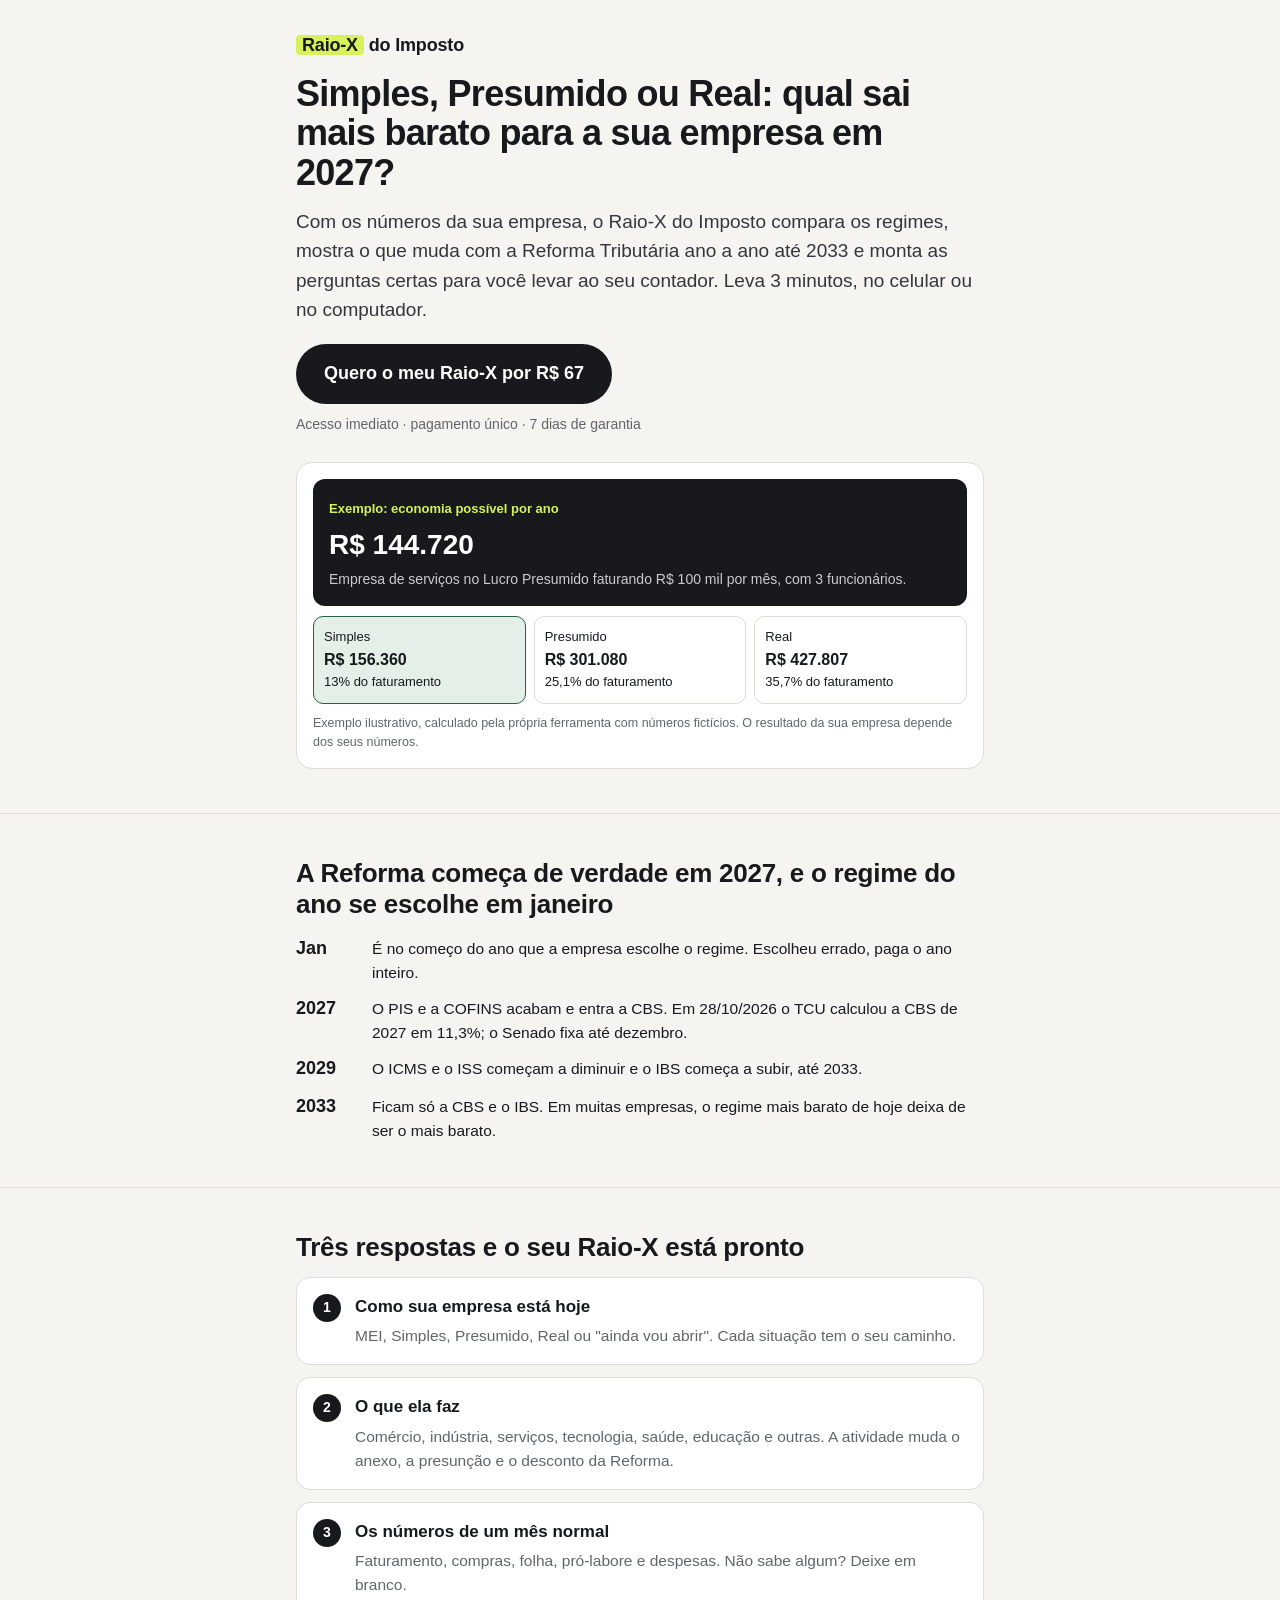
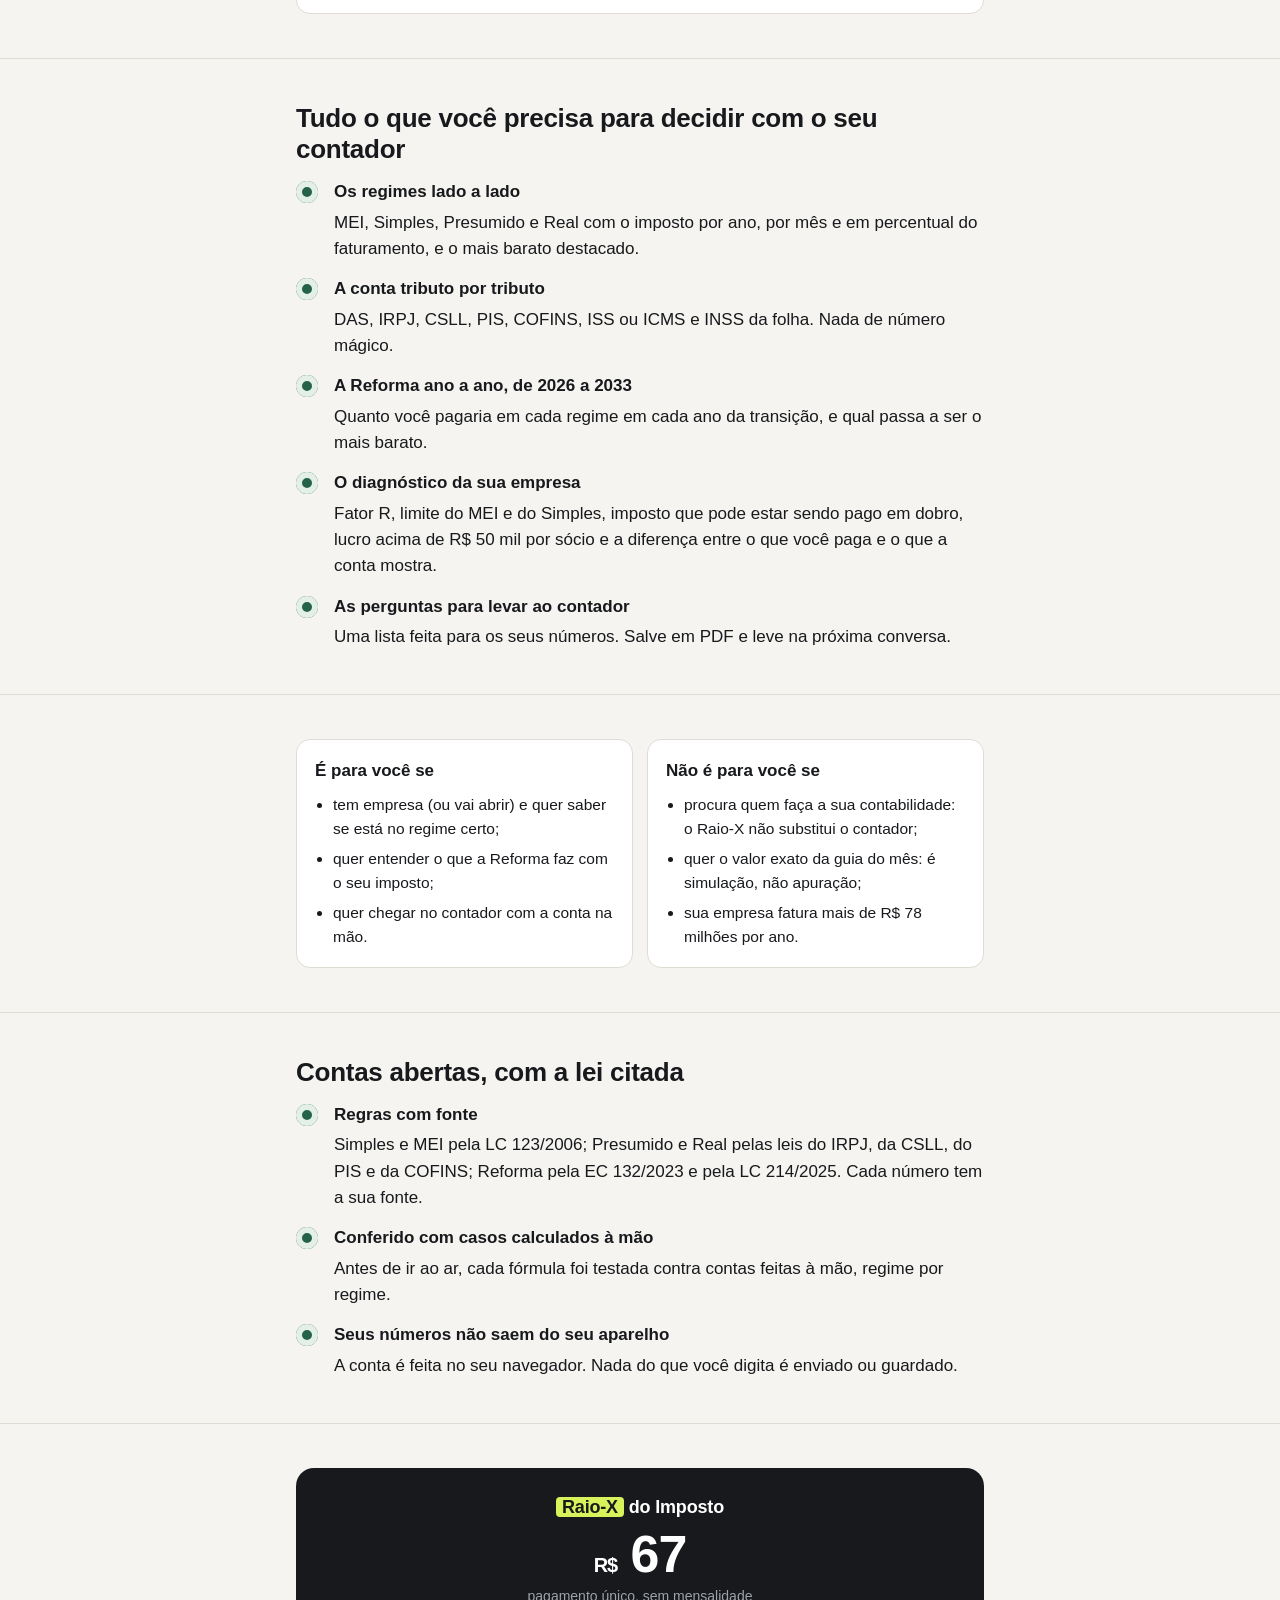
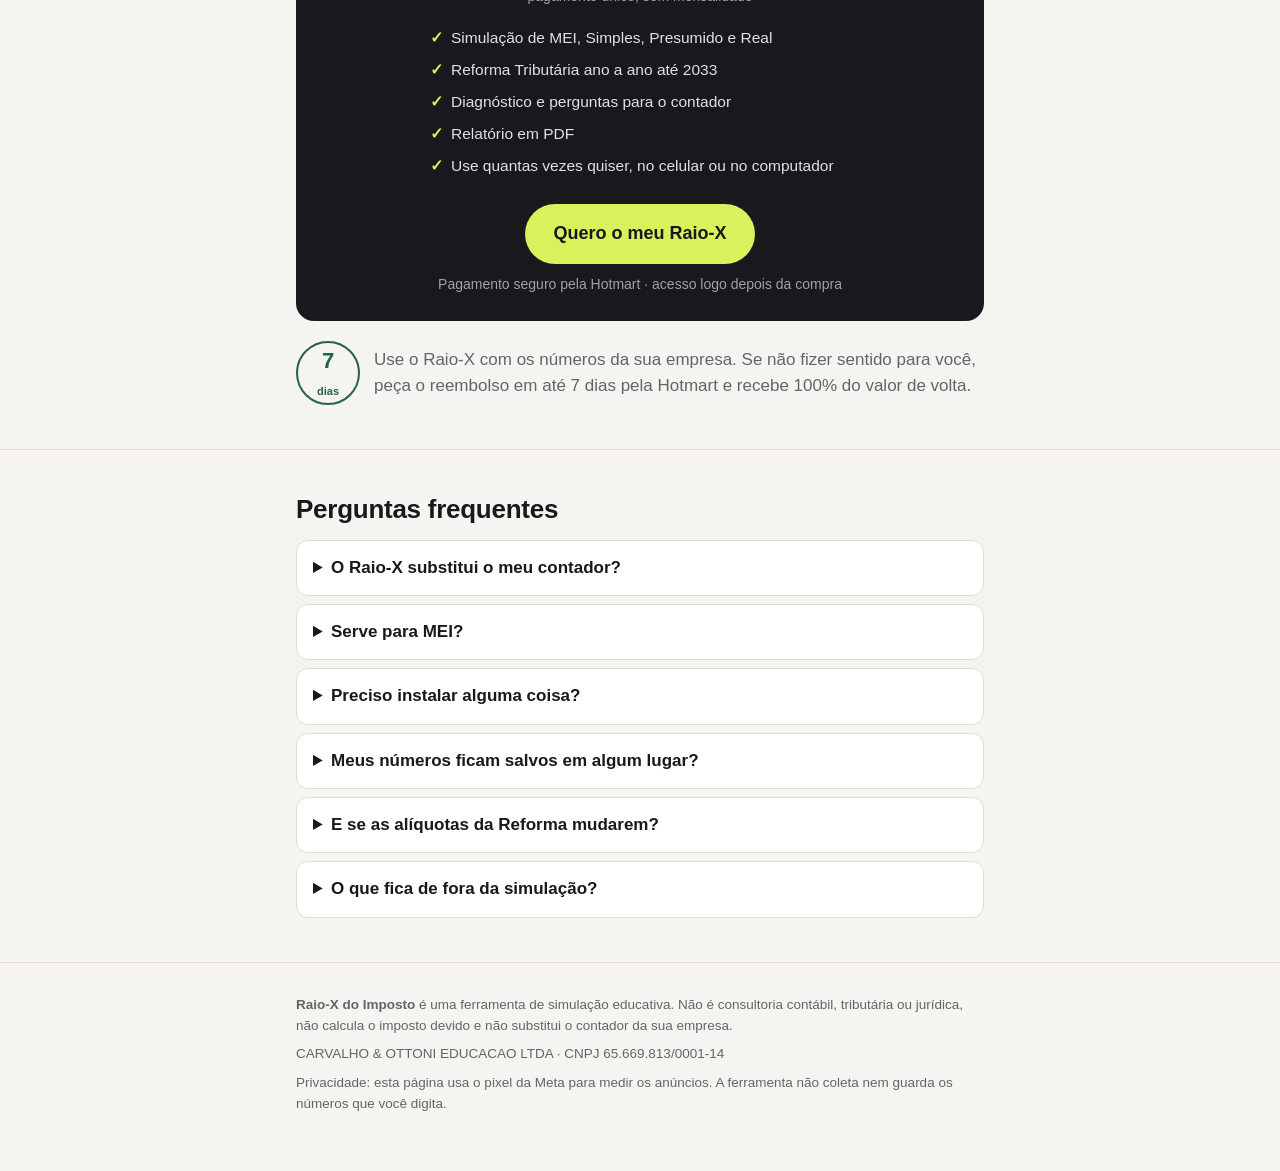
==== index.html @ b1832b06 "Raio-X do Imposto: página de vendas e ferramenta Co-Authored-By: Claude Opus 5.5 <noreply@anthropic." ====
<!doctype html>
<html lang="pt-BR">
<head>
<meta charset="utf-8">
<meta name="viewport" content="width=device-width, initial-scale=1">
<title>Raio-X do Imposto · Simples, Presumido ou Real em 2027?</title>
<meta name="description" content="Compare os regimes tributários com os números da sua empresa, veja o que muda com a Reforma até 2033 e leve um relatório pronto ao seu contador.">
<meta property="og:title" content="Raio-X do Imposto">
<meta property="og:description" content="Simples, Presumido ou Real: qual sai mais barato para a sua empresa em 2027? Descubra em 3 minutos.">
<style>
:root {
  --bg: #f5f4f0; --card: #fff; --ink: #17191c; --muted: #61656b; --line: #dedcd5;
  --accent: #24624a; --accent-soft: #e4efe8; --mark: #d7f25a; --dark: #17191c;
  font-family: ui-sans-serif, -apple-system, "Segoe UI", Roboto, "Helvetica Neue", Arial, sans-serif;
}
* { box-sizing: border-box; }
body { margin: 0; background: var(--bg); color: var(--ink); font-size: 17px; line-height: 1.55; }
.w { max-width: 720px; margin: 0 auto; padding: 0 16px; }
section { padding: 44px 0; border-bottom: 1px solid var(--line); }
h1 { font-size: 36px; line-height: 1.1; letter-spacing: -.02em; margin: 14px 0 14px; }
h2 { font-size: 26px; line-height: 1.2; letter-spacing: -.01em; margin: 0 0 14px; }
h3 { font-size: 17px; margin: 0 0 4px; }
p { margin: 0 0 12px; }
.muted { color: var(--muted); }
.cta { display: inline-block; text-decoration: none; font-weight: 700; font-size: 18px; color: #fff; background: var(--ink); border-radius: 999px; padding: 16px 28px; margin-top: 8px; }
.cta:hover { background: #000; }
.cta-sub { display: block; font-size: 14px; color: var(--muted); margin-top: 10px; }
.hero { padding-top: 32px; }
.hero .lead { font-size: 19px; color: #33373c; }
.marca { font-weight: 800; letter-spacing: -.01em; font-size: 18px; }
.marca span { background: var(--mark); padding: 0 6px; border-radius: 4px; }

/* prévia do resultado */
.previa { background: var(--card); border: 1px solid var(--line); border-radius: 16px; padding: 16px; margin-top: 26px; }
.previa .topo { background: var(--dark); color: #fff; border-radius: 12px; padding: 16px; }
.previa .topo small { color: var(--mark); font-size: 13px; font-weight: 600; }
.previa .topo b { display: block; font-size: 28px; margin: 2px 0; }
.previa .topo p { margin: 0; font-size: 14px; color: #c9ccd0; }
.cartoes { display: grid; grid-template-columns: repeat(3, 1fr); gap: 8px; margin-top: 10px; }
.cartoes div { border: 1.5px solid var(--line); border-radius: 10px; padding: 10px; font-size: 13px; }
.cartoes div.top { border-color: var(--accent); background: var(--accent-soft); }
.cartoes strong { display: block; font-size: 16px; }
.previa .nota { font-size: 12.5px; color: var(--muted); margin: 10px 0 0; }

.lista { list-style: none; padding: 0; margin: 0; display: grid; gap: 14px; }
.lista li { display: grid; grid-template-columns: 28px 1fr; gap: 10px; }
.lista li::before { content: ""; width: 22px; height: 22px; border-radius: 50%; background: var(--accent-soft); box-shadow: inset 0 0 0 6px var(--accent-soft), inset 0 0 0 11px var(--accent); margin-top: 2px; }
.passos { display: grid; gap: 12px; counter-reset: p; }
.passo { background: var(--card); border: 1px solid var(--line); border-radius: 14px; padding: 16px 16px 16px 58px; position: relative; }
.passo::before { counter-increment: p; content: counter(p); position: absolute; left: 16px; top: 16px; width: 28px; height: 28px; border-radius: 50%; background: var(--ink); color: #fff; font-weight: 700; display: grid; place-items: center; font-size: 14px; }
.passo p { margin: 0; color: var(--muted); font-size: 15.5px; }
.linha { display: grid; gap: 10px; }
.ano { display: grid; grid-template-columns: 64px 1fr; gap: 12px; align-items: baseline; }
.ano b { font-size: 18px; }
.ano p { margin: 0; font-size: 15.5px; }
.dois { display: grid; grid-template-columns: 1fr 1fr; gap: 14px; }
.box { background: var(--card); border: 1px solid var(--line); border-radius: 14px; padding: 18px; }
.box ul { margin: 8px 0 0; padding-left: 18px; font-size: 15.5px; display: grid; gap: 6px; }
.oferta { background: var(--dark); color: #fff; border-radius: 18px; padding: 26px 22px; text-align: center; }
.oferta .de { color: #9ea3a8; text-decoration: line-through; font-size: 15px; }
.oferta .preco { font-size: 52px; font-weight: 800; letter-spacing: -.02em; line-height: 1; margin: 6px 0; }
.oferta .preco small { font-size: 20px; font-weight: 600; }
.oferta ul { text-align: left; max-width: 420px; margin: 18px auto; padding: 0; list-style: none; display: grid; gap: 8px; font-size: 15.5px; color: #dfe2e5; }
.oferta ul li::before { content: "✓"; color: var(--mark); font-weight: 800; margin-right: 8px; }
.oferta .cta { background: var(--mark); color: var(--ink); }
.oferta .cta-sub { color: #9ea3a8; }
.garantia { display: grid; grid-template-columns: 64px 1fr; gap: 14px; align-items: center; margin-top: 20px; }
.selo7 { width: 64px; height: 64px; border-radius: 50%; border: 2px solid var(--accent); display: grid; place-items: center; text-align: center; font-weight: 800; color: var(--accent); line-height: 1; font-size: 22px; }
.selo7 small { display: block; font-size: 11px; font-weight: 700; }
details { background: var(--card); border: 1px solid var(--line); border-radius: 12px; padding: 14px 16px; }
details + details { margin-top: 8px; }
summary { cursor: pointer; font-weight: 700; }
details p { margin: 10px 0 0; color: #33373c; font-size: 15.5px; }
footer { padding: 32px 0 48px; font-size: 13.5px; color: var(--muted); }
footer p { margin: 0 0 8px; }
@media (max-width: 560px) {
  h1 { font-size: 30px; }
  h2 { font-size: 23px; }
  .dois { grid-template-columns: 1fr; }
  .cartoes { grid-template-columns: 1fr 1fr; }
  .cartoes div:last-child { display: none; }
  .cta { display: block; text-align: center; }
}
</style>
</head>
<body>

<section class="hero"><div class="w">
  <div class="marca"><span>Raio-X</span> do Imposto</div>
  <h1>Simples, Presumido ou Real: qual sai mais barato para a sua empresa em 2027?</h1>
  <p class="lead">Com os números da sua empresa, o Raio-X do Imposto compara os regimes, mostra o que muda com a Reforma Tributária ano a ano até 2033 e monta as perguntas certas para você levar ao seu contador. Leva 3 minutos, no celular ou no computador.</p>
  <a class="cta" href="#oferta" data-checkout>Quero o meu Raio-X por R$ 67</a>
  <span class="cta-sub">Acesso imediato · pagamento único · 7 dias de garantia</span>

  <div class="previa" aria-label="Exemplo de resultado">
    <div class="topo">
      <small>Exemplo: economia possível por ano</small>
      <b>R$ 144.720</b>
      <p>Empresa de serviços no Lucro Presumido faturando R$ 100 mil por mês, com 3 funcionários.</p>
    </div>
    <div class="cartoes">
      <div class="top"><span>Simples</span><strong>R$ 156.360</strong>13% do faturamento</div>
      <div><span>Presumido</span><strong>R$ 301.080</strong>25,1% do faturamento</div>
      <div><span>Real</span><strong>R$ 427.807</strong>35,7% do faturamento</div>
    </div>
    <p class="nota">Exemplo ilustrativo, calculado pela própria ferramenta com números fictícios. O resultado da sua empresa depende dos seus números.</p>
  </div>
</div></section>

<section><div class="w">
  <h2>A Reforma começa de verdade em 2027, e o regime do ano se escolhe em janeiro</h2>
  <div class="linha">
    <div class="ano"><b>Jan</b><p>É no começo do ano que a empresa escolhe o regime. Escolheu errado, paga o ano inteiro.</p></div>
    <div class="ano"><b>2027</b><p>O PIS e a COFINS acabam e entra a CBS. Em 28/10/2026 o TCU calculou a CBS de 2027 em 11,3%; o Senado fixa até dezembro.</p></div>
    <div class="ano"><b>2029</b><p>O ICMS e o ISS começam a diminuir e o IBS começa a subir, até 2033.</p></div>
    <div class="ano"><b>2033</b><p>Ficam só a CBS e o IBS. Em muitas empresas, o regime mais barato de hoje deixa de ser o mais barato.</p></div>
  </div>
</div></section>

<section><div class="w">
  <h2>Três respostas e o seu Raio-X está pronto</h2>
  <div class="passos">
    <div class="passo"><h3>Como sua empresa está hoje</h3><p>MEI, Simples, Presumido, Real ou "ainda vou abrir". Cada situação tem o seu caminho.</p></div>
    <div class="passo"><h3>O que ela faz</h3><p>Comércio, indústria, serviços, tecnologia, saúde, educação e outras. A atividade muda o anexo, a presunção e o desconto da Reforma.</p></div>
    <div class="passo"><h3>Os números de um mês normal</h3><p>Faturamento, compras, folha, pró-labore e despesas. Não sabe algum? Deixe em branco.</p></div>
  </div>
</div></section>

<section><div class="w">
  <h2>Tudo o que você precisa para decidir com o seu contador</h2>
  <ul class="lista">
    <li><div><h3>Os regimes lado a lado</h3>MEI, Simples, Presumido e Real com o imposto por ano, por mês e em percentual do faturamento, e o mais barato destacado.</div></li>
    <li><div><h3>A conta tributo por tributo</h3>DAS, IRPJ, CSLL, PIS, COFINS, ISS ou ICMS e INSS da folha. Nada de número mágico.</div></li>
    <li><div><h3>A Reforma ano a ano, de 2026 a 2033</h3>Quanto você pagaria em cada regime em cada ano da transição, e qual passa a ser o mais barato.</div></li>
    <li><div><h3>O diagnóstico da sua empresa</h3>Fator R, limite do MEI e do Simples, imposto que pode estar sendo pago em dobro, lucro acima de R$ 50 mil por sócio e a diferença entre o que você paga e o que a conta mostra.</div></li>
    <li><div><h3>As perguntas para levar ao contador</h3>Uma lista feita para os seus números. Salve em PDF e leve na próxima conversa.</div></li>
  </ul>
</div></section>

<section><div class="w">
  <div class="dois">
    <div class="box"><h3>É para você se</h3><ul>
      <li>tem empresa (ou vai abrir) e quer saber se está no regime certo;</li>
      <li>quer entender o que a Reforma faz com o seu imposto;</li>
      <li>quer chegar no contador com a conta na mão.</li>
    </ul></div>
    <div class="box"><h3>Não é para você se</h3><ul>
      <li>procura quem faça a sua contabilidade: o Raio-X não substitui o contador;</li>
      <li>quer o valor exato da guia do mês: é simulação, não apuração;</li>
      <li>sua empresa fatura mais de R$ 78 milhões por ano.</li>
    </ul></div>
  </div>
</div></section>

<section><div class="w">
  <h2>Contas abertas, com a lei citada</h2>
  <ul class="lista">
    <li><div><h3>Regras com fonte</h3>Simples e MEI pela LC 123/2006; Presumido e Real pelas leis do IRPJ, da CSLL, do PIS e da COFINS; Reforma pela EC 132/2023 e pela LC 214/2025. Cada número tem a sua fonte.</div></li>
    <li><div><h3>Conferido com casos calculados à mão</h3>Antes de ir ao ar, cada fórmula foi testada contra contas feitas à mão, regime por regime.</div></li>
    <li><div><h3>Seus números não saem do seu aparelho</h3>A conta é feita no seu navegador. Nada do que você digita é enviado ou guardado.</div></li>
  </ul>
</div></section>

<section id="oferta"><div class="w">
  <div class="oferta">
    <div class="marca" style="color:#fff"><span style="color:var(--ink)">Raio-X</span> do Imposto</div>
    <div class="preco"><small>R$</small> 67</div>
    <div class="cta-sub" style="margin-top:0">pagamento único, sem mensalidade</div>
    <ul>
      <li>Simulação de MEI, Simples, Presumido e Real</li>
      <li>Reforma Tributária ano a ano até 2033</li>
      <li>Diagnóstico e perguntas para o contador</li>
      <li>Relatório em PDF</li>
      <li>Use quantas vezes quiser, no celular ou no computador</li>
    </ul>
    <a class="cta" href="#" data-checkout>Quero o meu Raio-X</a>
    <span class="cta-sub">Pagamento seguro pela Hotmart · acesso logo depois da compra</span>
  </div>
  <div class="garantia">
    <div class="selo7">7<small>dias</small></div>
    <p class="muted" style="margin:0">Use o Raio-X com os números da sua empresa. Se não fizer sentido para você, peça o reembolso em até 7 dias pela Hotmart e recebe 100% do valor de volta.</p>
  </div>
</div></section>

<section><div class="w">
  <h2>Perguntas frequentes</h2>
  <details><summary>O Raio-X substitui o meu contador?</summary><p>Não. Ele faz a simulação e organiza a conversa. Trocar de regime, mudar pró-labore ou mudar preço é decisão para tomar com o contador da sua empresa, que conhece detalhes que nenhuma simulação vê.</p></details>
  <details><summary>Serve para MEI?</summary><p>Serve. O caminho do MEI mostra se você ainda cabe no limite e quanto pagaria no Simples, no Presumido e no Real quando crescer.</p></details>
  <details><summary>Preciso instalar alguma coisa?</summary><p>Não. Abre no navegador do celular ou do computador. Você recebe o link de acesso logo depois da compra.</p></details>
  <details><summary>Meus números ficam salvos em algum lugar?</summary><p>Não. A conta é feita no seu aparelho e nada é enviado. Se quiser guardar o resultado, salve o PDF.</p></details>
  <details><summary>E se as alíquotas da Reforma mudarem?</summary><p>As alíquotas de CBS e IBS a partir de 2027 ainda vão ser fixadas pelo Senado. A ferramenta mostra a data e a fonte de cada número usado, e as regras de 2026 são as que estão em vigor.</p></details>
  <details><summary>O que fica de fora da simulação?</summary><p>Substituição tributária, PIS e COFINS monofásico, IPI, benefícios do seu estado ou município, retenções, multas e parcelamentos. Quando algum deles pode pesar no seu caso, o diagnóstico avisa.</p></details>
</div></section>

<footer><div class="w">
  <p><b>Raio-X do Imposto</b> é uma ferramenta de simulação educativa. Não é consultoria contábil, tributária ou jurídica, não calcula o imposto devido e não substitui o contador da sua empresa.</p>
  <p>CARVALHO &amp; OTTONI EDUCACAO LTDA · CNPJ 65.669.813/0001-14</p>
  <p>Privacidade: esta página usa o pixel da Meta para medir os anúncios. A ferramenta não coleta nem guarda os números que você digita.</p>
</div></footer>

<script>
// Preencher antes de publicar: o link do checkout da Hotmart e o ID do pixel da Meta deste produto
const CHECKOUT = '';
const PIXEL = '';
if (CHECKOUT) document.querySelectorAll('[data-checkout]').forEach(a => { a.href = CHECKOUT; a.addEventListener('click', () => window.fbq && fbq('track', 'InitiateCheckout')); });
if (PIXEL) {
  !function(f,b,e,v,n,t,s){if(f.fbq)return;n=f.fbq=function(){n.callMethod?n.callMethod.apply(n,arguments):n.queue.push(arguments)};if(!f._fbq)f._fbq=n;n.push=n;n.loaded=!0;n.version='2.0';n.queue=[];t=b.createElement(e);t.async=!0;t.src=v;s=b.getElementsByTagName(e)[0];s.parentNode.insertBefore(t,s)}(window,document,'script','https://connect.facebook.net/en_US/fbevents.js');
  fbq('init', PIXEL); fbq('track', 'PageView');
}
</script>
</body>
</html>
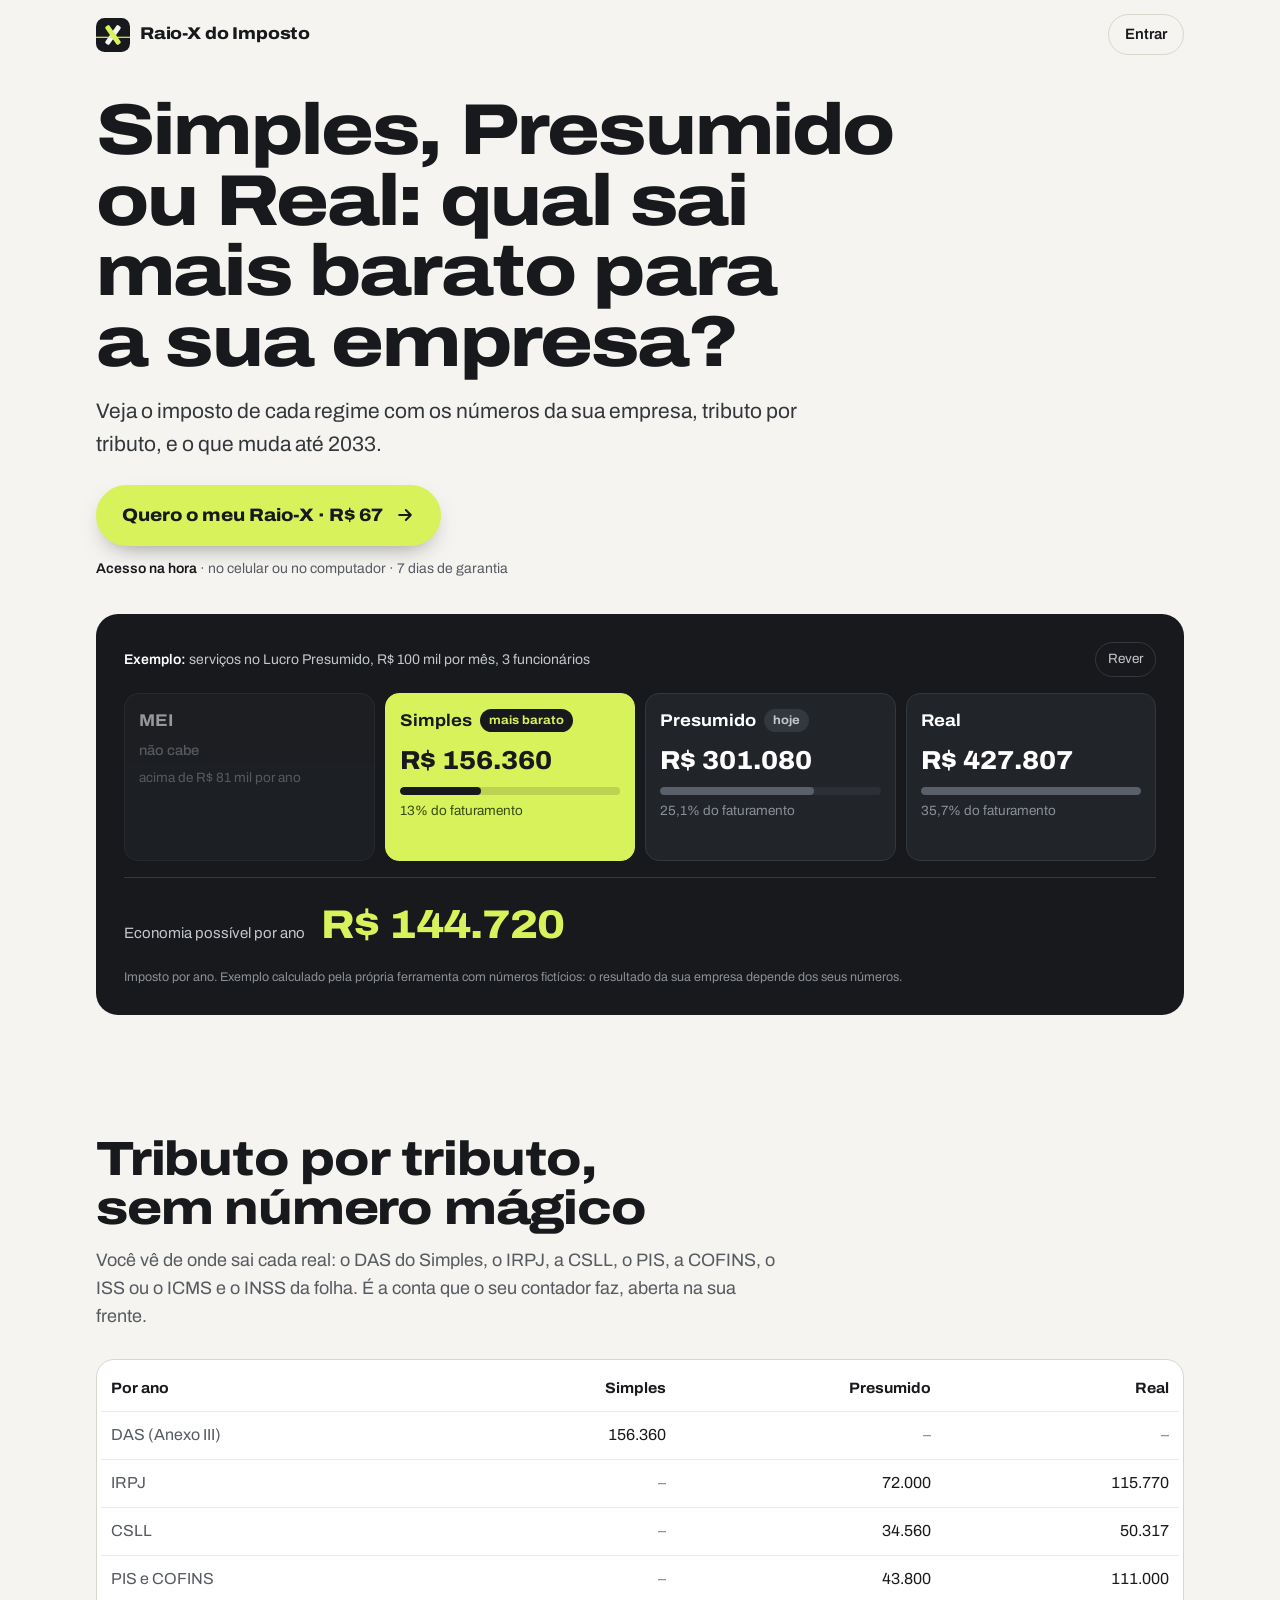
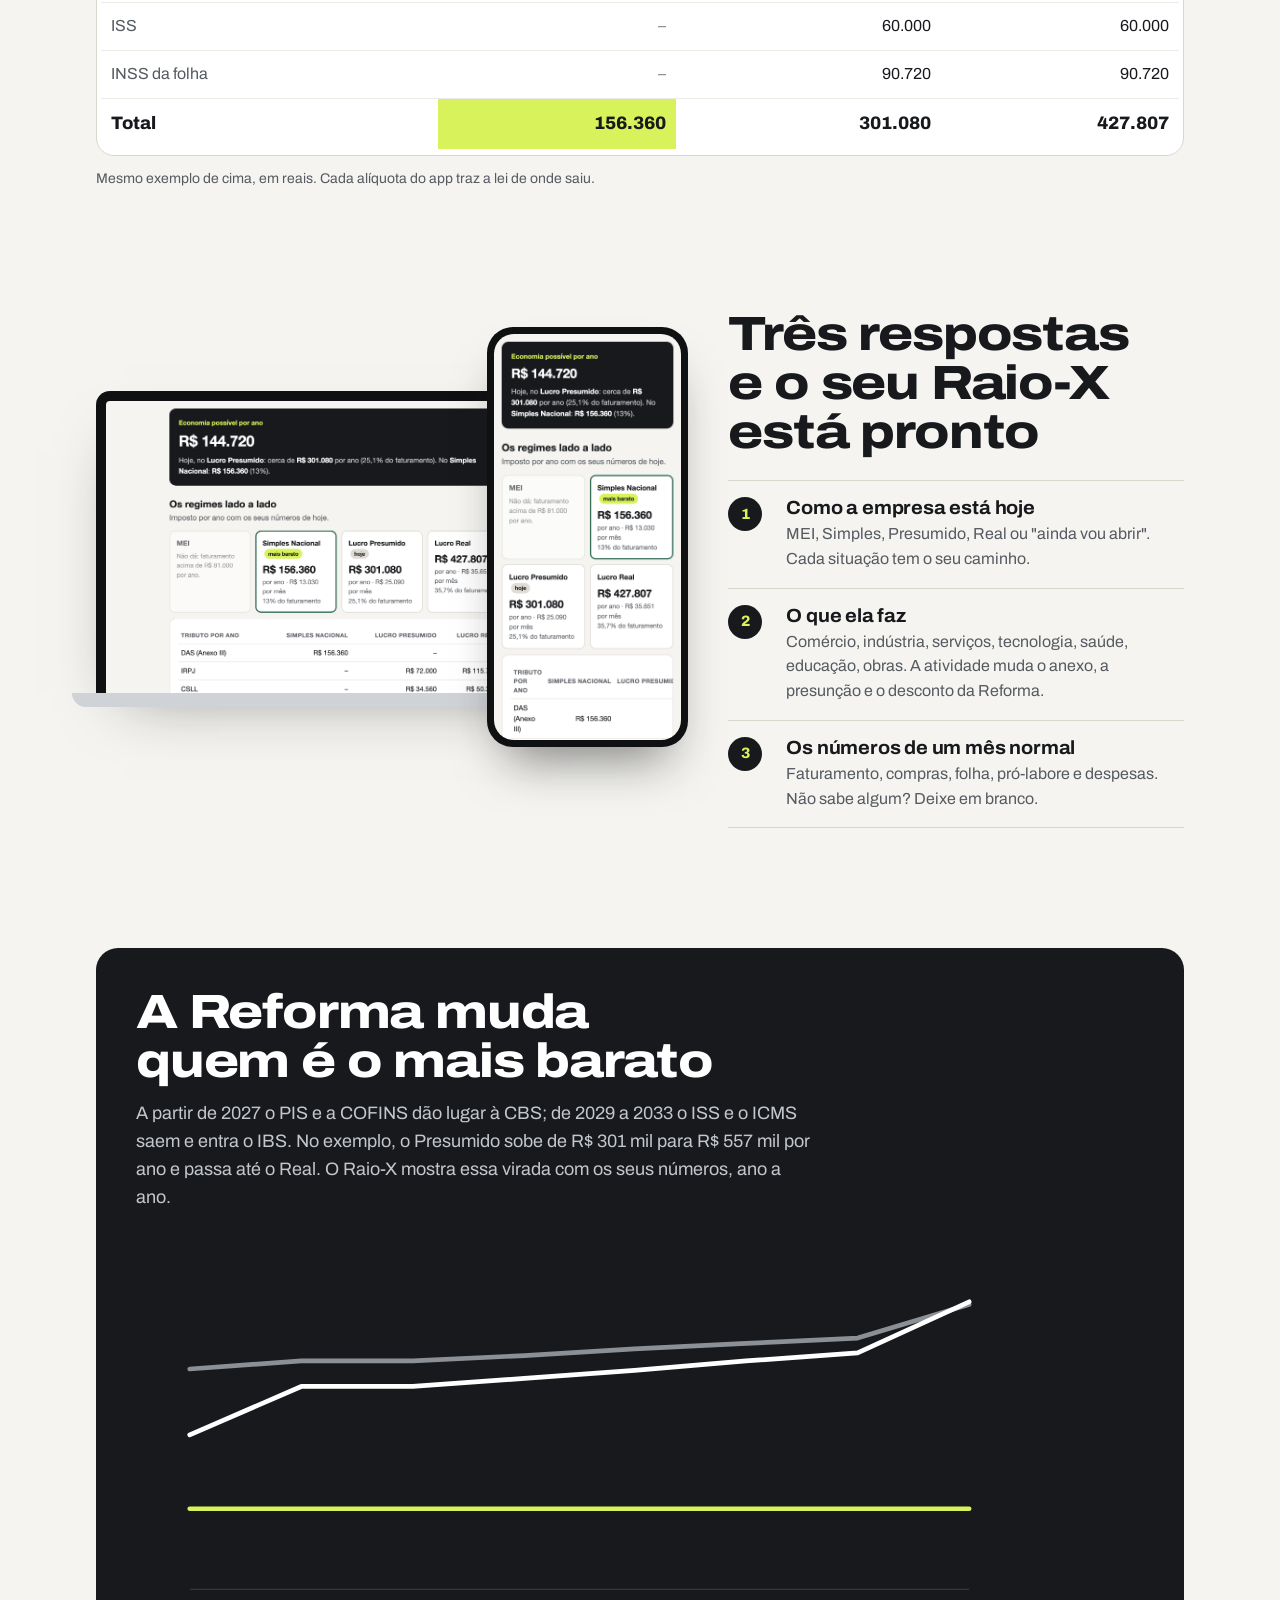
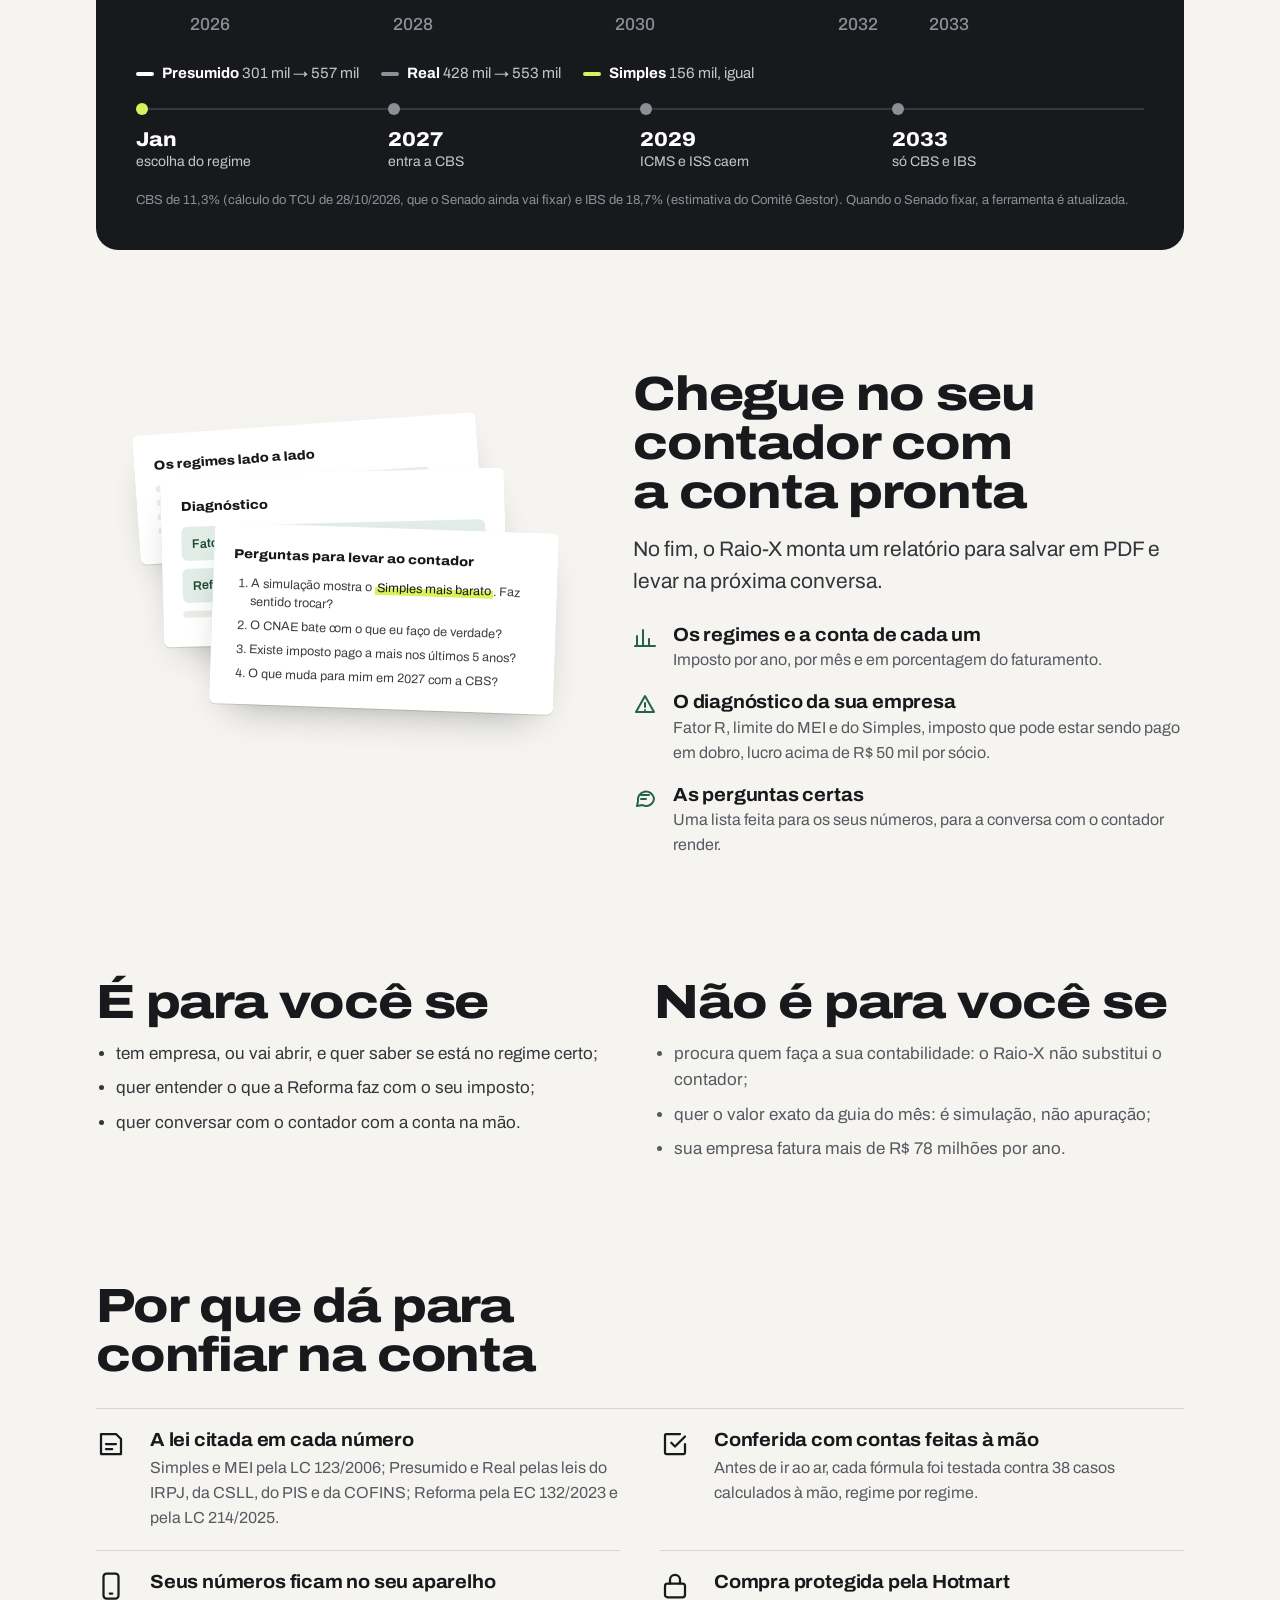
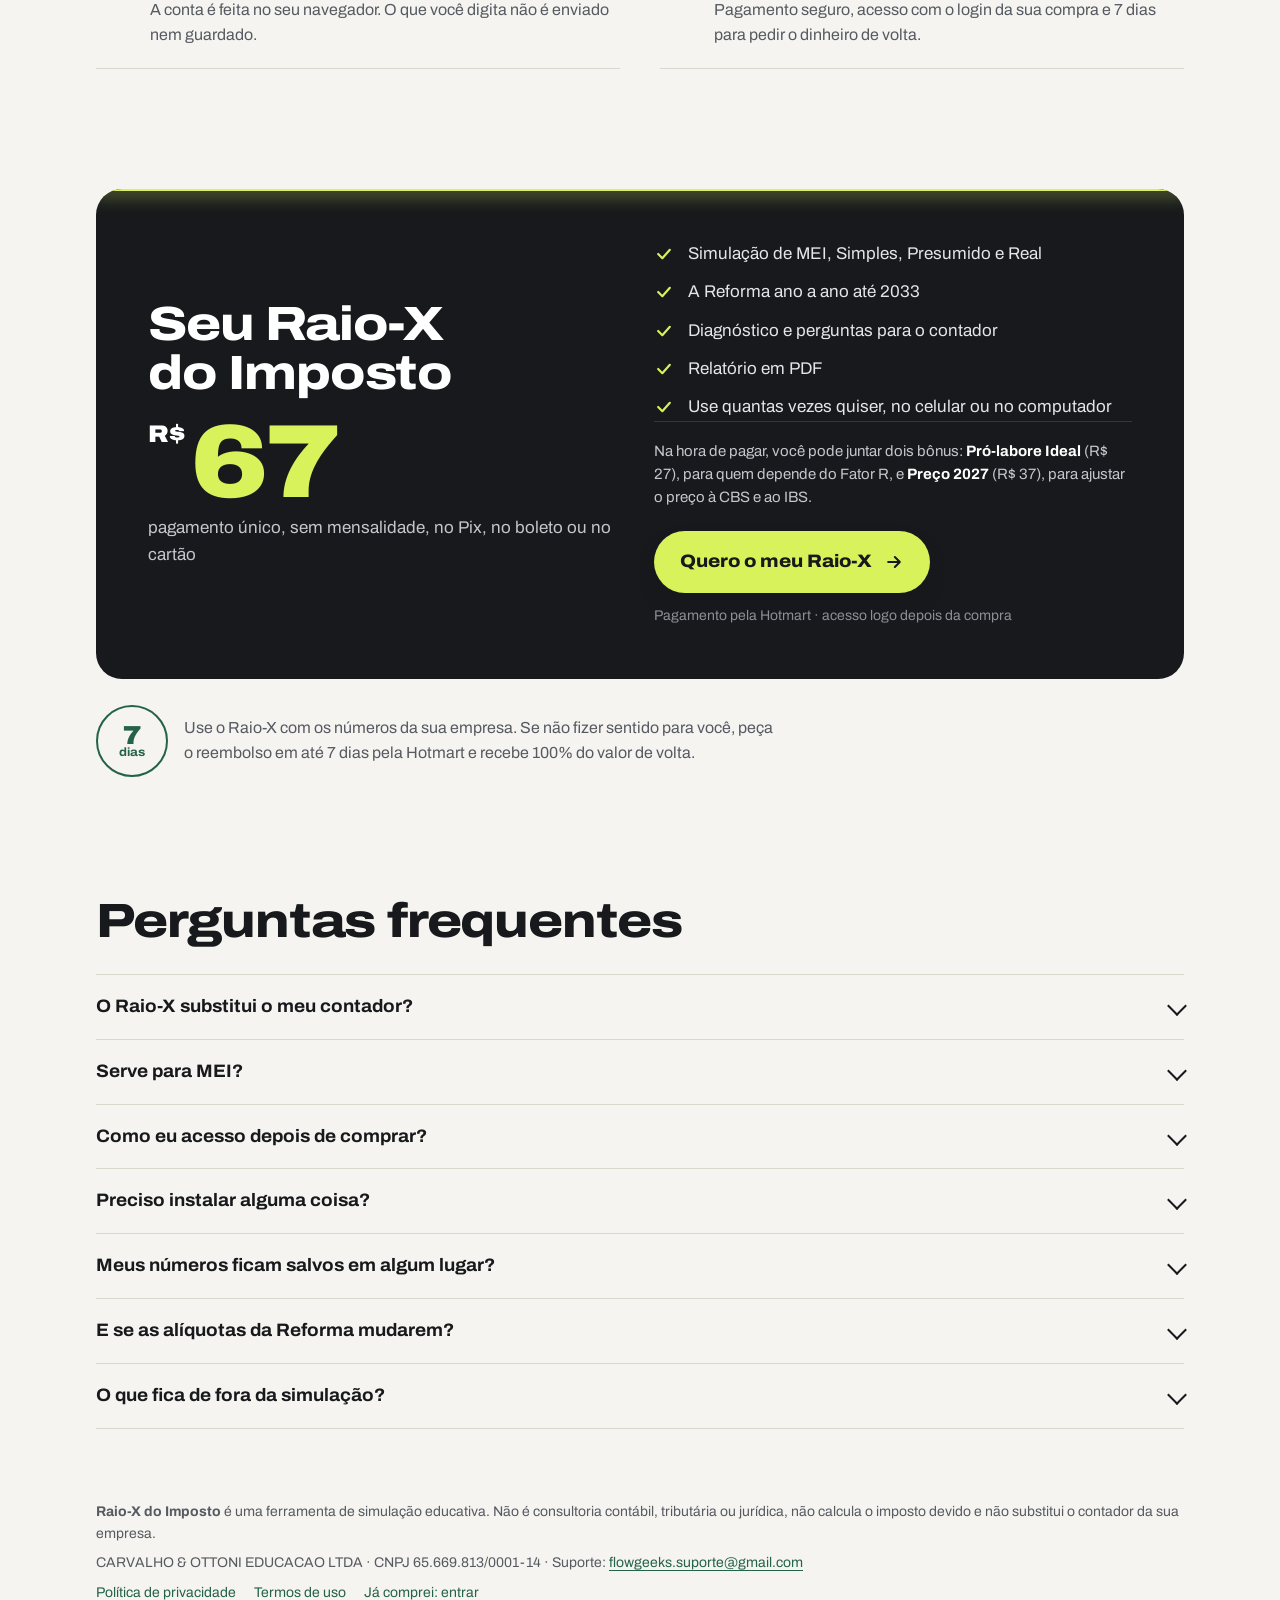
==== commit 64a87494: "Página de vendas nova do Raio-X do Imposto, com checkout, privacidade e termos Co-Authored-By: Claud" ====
--- a/index.html
+++ b/index.html
@@ -3,210 +3,502 @@
 <head>
 <meta charset="utf-8">
 <meta name="viewport" content="width=device-width, initial-scale=1">
-<title>Raio-X do Imposto · Simples, Presumido ou Real em 2027?</title>
-<meta name="description" content="Compare os regimes tributários com os números da sua empresa, veja o que muda com a Reforma até 2033 e leve um relatório pronto ao seu contador.">
+<title>Raio-X do Imposto · Simples, Presumido ou Real?</title>
+<meta name="description" content="Coloque os números de um mês normal e veja o imposto da sua empresa em cada regime, tributo por tributo, e o que muda com a Reforma até 2033.">
 <meta property="og:title" content="Raio-X do Imposto">
-<meta property="og:description" content="Simples, Presumido ou Real: qual sai mais barato para a sua empresa em 2027? Descubra em 3 minutos.">
+<meta property="og:description" content="Simples, Presumido ou Real: qual sai mais barato para a sua empresa? Veja em 3 minutos.">
+<meta property="og:image" content="img/og.png">
+<meta name="theme-color" content="#17191c">
+<link rel="preconnect" href="https://fonts.googleapis.com">
+<link rel="preconnect" href="https://fonts.gstatic.com" crossorigin>
+<link rel="stylesheet" href="https://fonts.googleapis.com/css2?family=Archivo:wdth,wght@75..125,400..900&display=swap">
 <style>
 :root {
-  --bg: #f5f4f0; --card: #fff; --ink: #17191c; --muted: #61656b; --line: #dedcd5;
-  --accent: #24624a; --accent-soft: #e4efe8; --mark: #d7f25a; --dark: #17191c;
-  font-family: ui-sans-serif, -apple-system, "Segoe UI", Roboto, "Helvetica Neue", Arial, sans-serif;
+  --paper: #f5f4f0; --paper-2: #ecebe5; --ink: #17191c; --muted: #565a61; --line: #d9d6cc;
+  --film: #17191c; --film-2: #212429; --film-line: #33373e; --film-text: #c3c7cc; --film-dim: #8b9097;
+  --lime: #d7f25a; --green: #24624a; --green-soft: #e1ede6;
+  --display: "Archivo", "Helvetica Neue", Arial, sans-serif;
+  --ease: cubic-bezier(.16, 1, .3, 1);
 }
 * { box-sizing: border-box; }
-body { margin: 0; background: var(--bg); color: var(--ink); font-size: 17px; line-height: 1.55; }
-.w { max-width: 720px; margin: 0 auto; padding: 0 16px; }
-section { padding: 44px 0; border-bottom: 1px solid var(--line); }
-h1 { font-size: 36px; line-height: 1.1; letter-spacing: -.02em; margin: 14px 0 14px; }
-h2 { font-size: 26px; line-height: 1.2; letter-spacing: -.01em; margin: 0 0 14px; }
-h3 { font-size: 17px; margin: 0 0 4px; }
-p { margin: 0 0 12px; }
-.muted { color: var(--muted); }
-.cta { display: inline-block; text-decoration: none; font-weight: 700; font-size: 18px; color: #fff; background: var(--ink); border-radius: 999px; padding: 16px 28px; margin-top: 8px; }
-.cta:hover { background: #000; }
-.cta-sub { display: block; font-size: 14px; color: var(--muted); margin-top: 10px; }
-.hero { padding-top: 32px; }
-.hero .lead { font-size: 19px; color: #33373c; }
-.marca { font-weight: 800; letter-spacing: -.01em; font-size: 18px; }
-.marca span { background: var(--mark); padding: 0 6px; border-radius: 4px; }
-
-/* prévia do resultado */
-.previa { background: var(--card); border: 1px solid var(--line); border-radius: 16px; padding: 16px; margin-top: 26px; }
-.previa .topo { background: var(--dark); color: #fff; border-radius: 12px; padding: 16px; }
-.previa .topo small { color: var(--mark); font-size: 13px; font-weight: 600; }
-.previa .topo b { display: block; font-size: 28px; margin: 2px 0; }
-.previa .topo p { margin: 0; font-size: 14px; color: #c9ccd0; }
-.cartoes { display: grid; grid-template-columns: repeat(3, 1fr); gap: 8px; margin-top: 10px; }
-.cartoes div { border: 1.5px solid var(--line); border-radius: 10px; padding: 10px; font-size: 13px; }
-.cartoes div.top { border-color: var(--accent); background: var(--accent-soft); }
-.cartoes strong { display: block; font-size: 16px; }
-.previa .nota { font-size: 12.5px; color: var(--muted); margin: 10px 0 0; }
-
-.lista { list-style: none; padding: 0; margin: 0; display: grid; gap: 14px; }
-.lista li { display: grid; grid-template-columns: 28px 1fr; gap: 10px; }
-.lista li::before { content: ""; width: 22px; height: 22px; border-radius: 50%; background: var(--accent-soft); box-shadow: inset 0 0 0 6px var(--accent-soft), inset 0 0 0 11px var(--accent); margin-top: 2px; }
-.passos { display: grid; gap: 12px; counter-reset: p; }
-.passo { background: var(--card); border: 1px solid var(--line); border-radius: 14px; padding: 16px 16px 16px 58px; position: relative; }
-.passo::before { counter-increment: p; content: counter(p); position: absolute; left: 16px; top: 16px; width: 28px; height: 28px; border-radius: 50%; background: var(--ink); color: #fff; font-weight: 700; display: grid; place-items: center; font-size: 14px; }
-.passo p { margin: 0; color: var(--muted); font-size: 15.5px; }
-.linha { display: grid; gap: 10px; }
-.ano { display: grid; grid-template-columns: 64px 1fr; gap: 12px; align-items: baseline; }
-.ano b { font-size: 18px; }
-.ano p { margin: 0; font-size: 15.5px; }
-.dois { display: grid; grid-template-columns: 1fr 1fr; gap: 14px; }
-.box { background: var(--card); border: 1px solid var(--line); border-radius: 14px; padding: 18px; }
-.box ul { margin: 8px 0 0; padding-left: 18px; font-size: 15.5px; display: grid; gap: 6px; }
-.oferta { background: var(--dark); color: #fff; border-radius: 18px; padding: 26px 22px; text-align: center; }
-.oferta .de { color: #9ea3a8; text-decoration: line-through; font-size: 15px; }
-.oferta .preco { font-size: 52px; font-weight: 800; letter-spacing: -.02em; line-height: 1; margin: 6px 0; }
-.oferta .preco small { font-size: 20px; font-weight: 600; }
-.oferta ul { text-align: left; max-width: 420px; margin: 18px auto; padding: 0; list-style: none; display: grid; gap: 8px; font-size: 15.5px; color: #dfe2e5; }
-.oferta ul li::before { content: "✓"; color: var(--mark); font-weight: 800; margin-right: 8px; }
-.oferta .cta { background: var(--mark); color: var(--ink); }
-.oferta .cta-sub { color: #9ea3a8; }
-.garantia { display: grid; grid-template-columns: 64px 1fr; gap: 14px; align-items: center; margin-top: 20px; }
-.selo7 { width: 64px; height: 64px; border-radius: 50%; border: 2px solid var(--accent); display: grid; place-items: center; text-align: center; font-weight: 800; color: var(--accent); line-height: 1; font-size: 22px; }
-.selo7 small { display: block; font-size: 11px; font-weight: 700; }
-details { background: var(--card); border: 1px solid var(--line); border-radius: 12px; padding: 14px 16px; }
-details + details { margin-top: 8px; }
-summary { cursor: pointer; font-weight: 700; }
-details p { margin: 10px 0 0; color: #33373c; font-size: 15.5px; }
-footer { padding: 32px 0 48px; font-size: 13.5px; color: var(--muted); }
-footer p { margin: 0 0 8px; }
-@media (max-width: 560px) {
-  h1 { font-size: 30px; }
-  h2 { font-size: 23px; }
-  .dois { grid-template-columns: 1fr; }
-  .cartoes { grid-template-columns: 1fr 1fr; }
-  .cartoes div:last-child { display: none; }
-  .cta { display: block; text-align: center; }
+html { scroll-behavior: smooth; -webkit-text-size-adjust: 100%; }
+body { margin: 0; background: var(--paper); color: var(--ink); font: 17px/1.55 var(--display); font-stretch: 100%; -webkit-font-smoothing: antialiased; }
+::selection { background: var(--lime); color: var(--ink); }
+a { color: var(--green); text-underline-offset: 3px; }
+:focus-visible { outline: 3px solid var(--green); outline-offset: 3px; border-radius: 6px; }
+img { max-width: 100%; height: auto; display: block; }
+.w { width: min(1120px, 100%); margin: 0 auto; padding: 0 16px; }
+.num { font-variant-numeric: tabular-nums; }
+h1, h2, h3 { font-stretch: 118%; letter-spacing: -.025em; text-wrap: balance; margin: 0; }
+h1 { font-size: clamp(30px, 8vw, 72px); line-height: .98; font-weight: 800; }
+h2 { font-size: clamp(28px, 5.4vw, 48px); line-height: 1.02; font-weight: 800; }
+h3 { font-size: 19px; line-height: 1.2; font-weight: 700; letter-spacing: -.01em; font-stretch: 105%; }
+p { margin: 0; }
+.lead { font-size: clamp(17px, 2.2vw, 21px); color: #33373c; max-width: 34em; }
+
+/* botões */
+.cta { display: inline-flex; align-items: center; gap: 12px; text-decoration: none; font-weight: 800; font-stretch: 110%; font-size: 18px; color: var(--ink); background: var(--lime); border-radius: 999px; padding: 17px 26px; box-shadow: 0 10px 24px -12px rgba(23, 25, 28, .55); transition: transform .4s var(--ease), box-shadow .4s var(--ease); }
+.cta:hover { transform: translateY(-2px); box-shadow: 0 16px 30px -14px rgba(23, 25, 28, .6); }
+.cta:active { transform: translateY(0); }
+.cta svg { width: 20px; height: 20px; }
+.cta-nota { display: block; font-size: 14px; color: var(--muted); margin-top: 12px; }
+.cta-nota b { color: var(--ink); font-weight: 600; }
+
+/* topo */
+.barra { display: flex; align-items: center; justify-content: space-between; padding-block: 14px; }
+.marca { display: flex; align-items: center; gap: 10px; font-weight: 800; font-stretch: 112%; font-size: 17px; letter-spacing: -.01em; color: var(--ink); text-decoration: none; }
+.marca svg { width: 34px; height: 34px; }
+.entrar { font-size: 15px; font-weight: 600; color: var(--ink); text-decoration: none; border: 1.5px solid var(--line); border-radius: 999px; padding: 8px 16px; }
+.entrar:hover { border-color: var(--ink); }
+
+/* herói */
+.heroi { padding-top: 26px; }
+.heroi h1 { max-width: 13.5em; }
+.heroi .lead { margin: 18px 0 24px; }
+
+/* o filme de raio-x: painel grafite com os regimes */
+.filme { position: relative; overflow: hidden; background: var(--film); color: #fff; border-radius: 22px; margin-top: 34px; padding: 22px 18px 20px; isolation: isolate; }
+.filme-topo { display: flex; justify-content: space-between; gap: 12px; align-items: center; font-size: 14px; color: var(--film-text); margin-bottom: 16px; }
+.filme-topo b { color: #fff; font-weight: 600; }
+.rever { font: inherit; font-size: 13.5px; color: var(--film-text); background: none; border: 1px solid var(--film-line); border-radius: 999px; padding: 6px 12px; cursor: pointer; }
+.rever:hover { color: #fff; border-color: var(--film-dim); }
+.regimes { display: grid; gap: 10px; }
+.regime { display: grid; grid-template-columns: 1fr auto; gap: 6px 14px; align-items: baseline; padding: 14px 14px 12px; border-radius: 14px; background: var(--film-2); border: 1px solid var(--film-line); transition: background .6s var(--ease), border-color .6s var(--ease), color .6s var(--ease); }
+.regime .nome { font-weight: 700; font-stretch: 108%; font-size: 17px; }
+.regime .valor { font-weight: 800; font-size: 20px; font-stretch: 105%; }
+.regime .barra-v { grid-column: 1 / -1; height: 8px; border-radius: 4px; background: #2c3036; overflow: hidden; }
+.regime .barra-v i { display: block; height: 100%; width: var(--w); border-radius: 4px; background: #5a6069; transform-origin: left; }
+.regime .info { grid-column: 1 / -1; font-size: 13.5px; color: var(--film-dim); }
+.regime.fora { opacity: .55; }
+.regime.fora .valor { font-size: 14px; font-weight: 500; color: var(--film-dim); }
+.regime.top { background: var(--lime); border-color: var(--lime); color: var(--ink); }
+.regime.top .info { color: #3b4a12; }
+.regime.top .barra-v { background: rgba(23, 25, 28, .14); }
+.regime.top .barra-v i { background: var(--ink); }
+.selo-hoje { display: inline-block; font-size: 12px; font-weight: 700; background: #33373e; color: var(--film-text); padding: 2px 9px; border-radius: 999px; margin-left: 8px; vertical-align: 2px; }
+.selo-top { display: inline-block; font-size: 12px; font-weight: 700; background: var(--ink); color: var(--lime); padding: 2px 9px; border-radius: 999px; margin-left: 8px; vertical-align: 2px; }
+.economia { display: flex; gap: 10px 16px; align-items: baseline; flex-wrap: wrap; margin-top: 16px; padding-top: 16px; border-top: 1px solid var(--film-line); }
+.economia span { color: var(--film-text); font-size: 15px; }
+.economia b { font-size: clamp(28px, 6vw, 40px); font-weight: 800; font-stretch: 112%; color: var(--lime); letter-spacing: -.02em; }
+.filme-nota { font-size: 12.5px; color: var(--film-dim); margin-top: 12px; }
+/* a linha de varredura */
+.varredura { position: absolute; left: 0; right: 0; top: 0; height: 2px; background: var(--lime); box-shadow: 0 0 18px 4px rgba(215, 242, 90, .5), 0 0 60px 10px rgba(215, 242, 90, .18); opacity: 0; pointer-events: none; }
+.filme.revelando .varredura { animation: varrer 2.6s var(--ease) forwards; }
+@keyframes varrer { 0% { top: 0; opacity: 1; } 88% { opacity: 1; } 100% { top: 100%; opacity: 0; } }
+.filme.revelando .regime { animation: revelar .9s var(--ease) backwards; }
+.filme.revelando .regime:nth-child(1) { animation-delay: .25s; }
+.filme.revelando .regime:nth-child(2) { animation-delay: .6s; }
+.filme.revelando .regime:nth-child(3) { animation-delay: .95s; }
+.filme.revelando .regime:nth-child(4) { animation-delay: 1.3s; }
+.filme.revelando .regime .barra-v i { animation: crescer 1.1s var(--ease) backwards; animation-delay: inherit; }
+@keyframes revelar { from { opacity: 0; filter: blur(8px); transform: translateY(6px); } }
+@keyframes crescer { from { transform: scaleX(0); } }
+.filme.revelando .regime.top { animation: revelar .9s var(--ease) backwards, acender .5s var(--ease) 2.4s backwards; }
+@keyframes acender { from { background: var(--film-2); border-color: var(--film-line); color: #fff; } }
+.filme.revelando .economia { animation: revelar .8s var(--ease) 2.6s backwards; }
+
+/* seções */
+section { padding: clamp(64px, 11vw, 120px) 0 0; }
+.cabeca { max-width: 40em; margin-bottom: 28px; }
+.cabeca p { margin-top: 14px; color: var(--muted); font-size: 18px; }
+
+/* tabela tributo por tributo */
+.conta { background: #fff; border: 1px solid var(--line); border-radius: 18px; padding: 6px 4px; }
+.conta table { width: 100%; border-collapse: collapse; font-size: clamp(13px, 2.4vw, 16px); }
+.conta th, .conta td { padding: 11px 10px; text-align: right; border-bottom: 1px solid var(--paper-2); white-space: nowrap; }
+.conta th:first-child, .conta td:first-child { text-align: left; white-space: normal; }
+.conta thead th { font-weight: 700; font-stretch: 105%; color: var(--ink); font-size: clamp(12.5px, 2.2vw, 15px); }
+.conta tbody td:first-child { color: var(--muted); }
+.conta tr.total td { border-bottom: 0; font-weight: 800; color: var(--ink); font-size: clamp(14px, 2.6vw, 18px); }
+.conta td.menor { background: var(--lime); color: var(--ink); }
+.conta td.vazio { color: #8d8a80; }
+.conta tbody tr { transition: opacity .7s var(--ease), transform .7s var(--ease); }
+.js .conta:not(.visto) tbody tr { opacity: 0; transform: translateY(8px); }
+.conta-nota { font-size: 14px; color: var(--muted); margin-top: 12px; }
+
+/* aparelhos */
+.aparelhos { display: grid; gap: 40px; align-items: center; }
+.cena { position: relative; padding: 0 0 40px; }
+.notebook { position: relative; margin-right: 18%; }
+.notebook .tela { background: #0f1012; border-radius: 14px 14px 0 0; padding: 10px 10px 0; box-shadow: 0 30px 60px -30px rgba(23, 25, 28, .5); }
+.notebook .tela img { border-radius: 4px 4px 0 0; aspect-ratio: 16 / 10; object-fit: cover; object-position: top; width: 100%; }
+.notebook .base { height: 14px; background: #cfd2d6; border-radius: 0 0 14px 14px; margin: 0 -5%; }
+.celular { position: absolute; right: 0; bottom: 0; width: 34%; min-width: 128px; background: #0f1012; border-radius: 26px; padding: 7px; box-shadow: 0 30px 50px -20px rgba(23, 25, 28, .55); }
+.celular img { border-radius: 20px; aspect-ratio: 390 / 844; object-fit: cover; object-position: top; width: 100%; }
+.passos { list-style: none; margin: 24px 0 0; padding: 0; display: grid; gap: 0; border-top: 1px solid var(--line); }
+.passos li { display: grid; grid-template-columns: 44px 1fr; gap: 14px; padding: 16px 0; border-bottom: 1px solid var(--line); }
+.passos .n { width: 34px; height: 34px; border-radius: 50%; background: var(--ink); color: var(--lime); display: grid; place-items: center; font-weight: 800; font-size: 15px; }
+.passos p { color: var(--muted); font-size: 16px; margin-top: 2px; }
+
+/* reforma */
+.reforma { background: var(--film); color: #fff; border-radius: 22px; padding: clamp(22px, 4vw, 40px); }
+.reforma h2 { color: #fff; }
+.reforma .cabeca p { color: var(--film-text); }
+.grafico { width: 100%; max-width: 860px; height: auto; display: block; margin-top: 8px; }
+.legenda { list-style: none; margin: 14px 0 0; padding: 0; display: flex; flex-wrap: wrap; gap: 8px 22px; font-size: 15px; color: var(--film-text); }
+.legenda i { display: inline-block; width: 18px; height: 4px; border-radius: 2px; margin-right: 8px; vertical-align: middle; }
+.legenda b { color: #fff; font-weight: 700; }
+.grafico .eixo { stroke: var(--film-line); }
+.grafico text { fill: var(--film-dim); font: 500 13px var(--display); }
+.grafico .rot { font-weight: 700; font-size: 14px; }
+@media (max-width: 600px) { .grafico text { font-size: 24px; } .grafico .rot { font-size: 26px; } .grafico .so-largo { display: none; } }
+.grafico .linha { fill: none; stroke-width: 3.5; stroke-linecap: round; stroke-linejoin: round; }
+.js .grafico:not(.visto) .linha { stroke-dashoffset: var(--len); }
+.grafico .linha { stroke-dasharray: var(--len); stroke-dashoffset: 0; transition: stroke-dashoffset 1.8s var(--ease); }
+.marcos { display: grid; grid-template-columns: repeat(4, 1fr); margin-top: 22px; border-top: 2px solid var(--film-line); }
+.marcos div { position: relative; padding: 16px 10px 0 0; font-size: 14px; color: var(--film-text); line-height: 1.35; }
+.marcos div::before { content: ""; position: absolute; top: -7px; left: 0; width: 12px; height: 12px; border-radius: 50%; background: var(--film-dim); }
+.marcos div:first-child::before { background: var(--lime); }
+.marcos b { display: block; color: #fff; font-size: 20px; font-weight: 800; font-stretch: 110%; }
+.reforma-nota { font-size: 13px; color: var(--film-dim); margin-top: 18px; }
+
+/* relatório */
+.relatorio-bloco { display: grid; gap: 36px; align-items: center; }
+.folhas { position: relative; height: 380px; max-width: 420px; margin: 0 auto; width: 100%; }
+.folha { position: absolute; width: 82%; background: #fff; border-radius: 6px; box-shadow: 0 18px 40px -22px rgba(23, 25, 28, .45), 0 1px 0 var(--line); padding: 22px 20px; font-size: 12.5px; line-height: 1.45; color: #3a3e44; transition: transform .9s var(--ease); }
+.folha .titulo { margin: 0 0 10px; font-size: 13px; font-weight: 800; font-stretch: 110%; color: var(--ink); }
+.folha .linha-cinza { height: 7px; border-radius: 4px; background: var(--paper-2); margin: 7px 0; }
+.f1 { left: 0; top: 0; transform: rotate(-4deg); }
+.f2 { left: 6%; top: 48px; transform: rotate(-1.5deg); }
+.f3 { right: 0; top: 104px; transform: rotate(2deg); }
+.js .relatorio-bloco:not(.visto) .f1 { transform: rotate(0) translate(18%, 8px); }
+.js .relatorio-bloco:not(.visto) .f2 { transform: rotate(0) translate(6%, 12px); }
+.js .relatorio-bloco:not(.visto) .f3 { transform: rotate(0) translate(-8%, 18px); }
+.folha .alerta { border-radius: 6px; padding: 8px 10px; margin: 8px 0; background: var(--green-soft); color: #1d4a38; font-weight: 600; }
+.folha ol { margin: 6px 0 0; padding-left: 18px; display: grid; gap: 6px; }
+.folha mark { background: linear-gradient(transparent 45%, var(--lime) 45%); color: var(--ink); padding: 0 2px; }
+.lista { list-style: none; padding: 0; margin: 0; display: grid; gap: 18px; }
+.lista li { display: grid; grid-template-columns: 28px 1fr; gap: 12px; }
+.lista svg { width: 24px; height: 24px; color: var(--green); margin-top: 2px; }
+.lista p { color: var(--muted); font-size: 16px; margin-top: 2px; }
+
+/* para quem */
+.quem { display: grid; gap: 28px; }
+.quem ul { margin: 14px 0 0; padding-left: 20px; display: grid; gap: 8px; color: #33373c; }
+.quem .nao ul { color: var(--muted); }
+
+/* confiança */
+.provas { display: grid; gap: 0; border-top: 1px solid var(--line); }
+.prova { display: grid; grid-template-columns: 40px 1fr; gap: 14px; padding: 20px 0; border-bottom: 1px solid var(--line); }
+.prova svg { width: 30px; height: 30px; color: var(--ink); }
+.prova p { color: var(--muted); font-size: 16px; margin-top: 4px; }
+
+/* oferta */
+.oferta { background: var(--film); color: #fff; border-radius: 26px; padding: clamp(26px, 5vw, 52px); display: grid; gap: 28px; position: relative; overflow: hidden; }
+.oferta::after { content: ""; position: absolute; left: 0; right: 0; top: 0; height: 2px; background: var(--lime); box-shadow: 0 0 18px 4px rgba(215, 242, 90, .45); }
+.oferta h2 { color: #fff; }
+.preco { display: flex; align-items: flex-start; gap: 6px; font-weight: 900; font-stretch: 112%; line-height: .9; margin: 18px 0 6px; }
+.preco small { font-size: 24px; margin-top: 8px; }
+.preco span { font-size: clamp(72px, 14vw, 104px); letter-spacing: -.04em; color: var(--lime); }
+.oferta .sub { color: var(--film-text); }
+.inclui { list-style: none; margin: 0; padding: 0; display: grid; gap: 12px; }
+.inclui li { display: grid; grid-template-columns: 24px 1fr; gap: 10px; color: #e3e6e9; }
+.inclui svg { width: 20px; height: 20px; color: var(--lime); margin-top: 3px; }
+.bonus { border-top: 1px solid var(--film-line); padding-top: 18px; font-size: 15px; color: var(--film-text); }
+.bonus b { color: #fff; }
+.oferta .cta-nota { color: var(--film-dim); }
+.garantia { display: grid; grid-template-columns: 72px 1fr; gap: 16px; align-items: center; margin-top: 26px; max-width: 40em; }
+.selo7 { width: 72px; height: 72px; border-radius: 50%; border: 2px solid var(--green); display: grid; place-content: center; text-align: center; color: var(--green); font-weight: 900; font-stretch: 110%; font-size: 26px; line-height: .9; }
+.selo7 small { font-size: 12px; font-weight: 700; }
+.garantia p { color: var(--muted); font-size: 16px; }
+
+/* perguntas frequentes */
+.faq details { border-bottom: 1px solid var(--line); }
+.faq summary { cursor: pointer; list-style: none; display: flex; justify-content: space-between; gap: 16px; padding: 18px 0; font-weight: 700; font-size: 18px; font-stretch: 105%; }
+.faq summary::-webkit-details-marker { display: none; }
+.faq summary::after { content: ""; flex: none; width: 12px; height: 12px; margin-top: 6px; border-right: 2px solid var(--ink); border-bottom: 2px solid var(--ink); transform: rotate(45deg); transition: transform .4s var(--ease); }
+.faq details[open] summary::after { transform: rotate(-135deg); }
+.faq details p { color: var(--muted); padding: 0 0 18px; max-width: 42em; }
+.faq { border-top: 1px solid var(--line); }
+
+footer { padding: 72px 0 110px; font-size: 14px; color: var(--muted); }
+footer .w > * + * { margin-top: 8px; }
+footer nav { display: flex; gap: 18px; flex-wrap: wrap; }
+
+/* botão fixo no celular */
+.fixo { position: fixed; left: 12px; right: 12px; bottom: 12px; z-index: 5; display: flex; align-items: center; justify-content: space-between; gap: 12px; background: var(--film); color: #fff; border-radius: 18px; padding: 10px 10px 10px 16px; box-shadow: 0 16px 34px -14px rgba(0, 0, 0, .6); transform: translateY(140%); transition: transform .5s var(--ease); }
+.fixo.on { transform: none; }
+.fixo span { font-size: 14px; color: var(--film-text); line-height: 1.25; }
+.fixo b { display: block; color: #fff; font-size: 16px; }
+.fixo .cta { padding: 12px 14px; font-size: 15px; box-shadow: none; white-space: nowrap; }
+
+@media (max-width: 759px) {
+  .filme { margin-top: 20px; padding: 16px 14px 16px; }
+  .filme-topo { font-size: 13px; margin-bottom: 12px; }
+  .regimes { gap: 8px; }
+  .regime { padding: 10px 12px; gap: 6px 12px; }
+  .regime .info { display: none; }
+  .regime .valor { font-size: 18px; }
+  .regime.fora { padding-block: 8px; }
+  .selo-top, .selo-hoje { font-size: 11px; padding: 1px 8px; }
+  .economia { margin-top: 12px; padding-top: 12px; }
+  .heroi .lead { margin: 14px 0 20px; }
+  .notebook { display: none; }
+  .cena { padding: 0; }
+  .celular { position: static; width: 72%; margin: 0 auto; }
+  .folhas { height: 500px; }
+  .f3 { top: 228px; }
+}
+@media (min-width: 760px) {
+  .filme { padding: 28px; }
+  .regimes { grid-template-columns: repeat(4, 1fr); }
+  .regime { grid-template-columns: 1fr; align-content: start; min-height: 168px; }
+  .regime .valor { font-size: 26px; }
+  .aparelhos { grid-template-columns: 1.3fr 1fr; }
+  .relatorio-bloco { grid-template-columns: 1fr 1.1fr; }
+  .quem { grid-template-columns: 1fr 1fr; }
+  .provas { grid-template-columns: 1fr 1fr; column-gap: 40px; }
+  .oferta { grid-template-columns: 1fr 1fr; align-items: center; }
+  .fixo { display: none; }
+  footer { padding-bottom: 72px; }
+}
+@media (prefers-reduced-motion: reduce) {
+  html { scroll-behavior: auto; }
+  *, *::before, *::after { animation: none !important; transition: none !important; }
+  .js .conta:not(.visto) tbody tr { opacity: 1; transform: none; }
+  .js .grafico:not(.visto) .linha { stroke-dashoffset: 0; }
 }
 </style>
 </head>
 <body>
-
-<section class="hero"><div class="w">
-  <div class="marca"><span>Raio-X</span> do Imposto</div>
-  <h1>Simples, Presumido ou Real: qual sai mais barato para a sua empresa em 2027?</h1>
-  <p class="lead">Com os números da sua empresa, o Raio-X do Imposto compara os regimes, mostra o que muda com a Reforma Tributária ano a ano até 2033 e monta as perguntas certas para você levar ao seu contador. Leva 3 minutos, no celular ou no computador.</p>
-  <a class="cta" href="#oferta" data-checkout>Quero o meu Raio-X por R$ 67</a>
-  <span class="cta-sub">Acesso imediato · pagamento único · 7 dias de garantia</span>
-
-  <div class="previa" aria-label="Exemplo de resultado">
-    <div class="topo">
-      <small>Exemplo: economia possível por ano</small>
-      <b>R$ 144.720</b>
-      <p>Empresa de serviços no Lucro Presumido faturando R$ 100 mil por mês, com 3 funcionários.</p>
-    </div>
-    <div class="cartoes">
-      <div class="top"><span>Simples</span><strong>R$ 156.360</strong>13% do faturamento</div>
-      <div><span>Presumido</span><strong>R$ 301.080</strong>25,1% do faturamento</div>
-      <div><span>Real</span><strong>R$ 427.807</strong>35,7% do faturamento</div>
-    </div>
-    <p class="nota">Exemplo ilustrativo, calculado pela própria ferramenta com números fictícios. O resultado da sua empresa depende dos seus números.</p>
+<script>document.documentElement.classList.add('js'); document.body.classList.add('js');</script>
+
+<header class="w barra">
+  <a class="marca" href="#" aria-label="Raio-X do Imposto, início">
+    <svg viewBox="0 0 40 40" aria-hidden="true"><rect width="40" height="40" rx="10" fill="#17191c"/><rect x="17" y="7" width="6" height="26" rx="2" fill="#f5f4f0" transform="rotate(35 20 20)"/><rect x="17" y="7" width="6" height="26" rx="2" fill="#d7f25a" transform="rotate(-35 20 20)"/><rect x="0" y="22" width="40" height="1.4" fill="#d7f25a"/></svg>
+    Raio-X do Imposto
+  </a>
+  <a class="entrar" href="https://hotmart.com/pt-BR/club/raio-x-do-imposto">Entrar</a>
+</header>
+
+<main>
+  <div class="w heroi">
+    <h1>Simples, Presumido ou Real: qual sai mais barato para a sua empresa?</h1>
+    <p class="lead">Veja o imposto de cada regime com os números da sua empresa, tributo por tributo, e o que muda até 2033.</p>
+    <a class="cta" href="#oferta" data-checkout>Quero o meu Raio-X · R$ 67
+      <svg viewBox="0 0 24 24" fill="none" stroke="currentColor" stroke-width="2.4" stroke-linecap="round" stroke-linejoin="round" aria-hidden="true"><path d="M5 12h14M13 6l6 6-6 6"/></svg></a>
+    <span class="cta-nota"><b>Acesso na hora</b> · no celular ou no computador · 7 dias de garantia</span>
+
+    <div class="filme" id="filme" aria-label="Exemplo de resultado do Raio-X do Imposto">
+      <div class="varredura" aria-hidden="true"></div>
+      <div class="filme-topo">
+        <span><b>Exemplo:</b> serviços no Lucro Presumido, R$ 100 mil por mês, 3 funcionários</span>
+        <button class="rever" type="button" id="rever">Rever</button>
+      </div>
+      <div class="regimes">
+        <div class="regime fora"><span class="nome">MEI</span><span class="valor">não cabe</span><span class="info">acima de R$ 81 mil por ano</span></div>
+        <div class="regime top"><span class="nome">Simples<span class="selo-top">mais barato</span></span><span class="valor num">R$ 156.360</span><span class="barra-v"><i style="--w: 37%"></i></span><span class="info">13% do faturamento</span></div>
+        <div class="regime"><span class="nome">Presumido<span class="selo-hoje">hoje</span></span><span class="valor num">R$ 301.080</span><span class="barra-v"><i style="--w: 70%"></i></span><span class="info">25,1% do faturamento</span></div>
+        <div class="regime"><span class="nome">Real</span><span class="valor num">R$ 427.807</span><span class="barra-v"><i style="--w: 100%"></i></span><span class="info">35,7% do faturamento</span></div>
+      </div>
+      <div class="economia"><span>Economia possível por ano</span><b class="num">R$ 144.720</b></div>
+      <p class="filme-nota">Imposto por ano. Exemplo calculado pela própria ferramenta com números fictícios: o resultado da sua empresa depende dos seus números.</p>
+    </div>
   </div>
-</div></section>
-
-<section><div class="w">
-  <h2>A Reforma começa de verdade em 2027, e o regime do ano se escolhe em janeiro</h2>
-  <div class="linha">
-    <div class="ano"><b>Jan</b><p>É no começo do ano que a empresa escolhe o regime. Escolheu errado, paga o ano inteiro.</p></div>
-    <div class="ano"><b>2027</b><p>O PIS e a COFINS acabam e entra a CBS. Em 28/10/2026 o TCU calculou a CBS de 2027 em 11,3%; o Senado fixa até dezembro.</p></div>
-    <div class="ano"><b>2029</b><p>O ICMS e o ISS começam a diminuir e o IBS começa a subir, até 2033.</p></div>
-    <div class="ano"><b>2033</b><p>Ficam só a CBS e o IBS. Em muitas empresas, o regime mais barato de hoje deixa de ser o mais barato.</p></div>
+
+  <section>
+    <div class="w">
+      <div class="cabeca">
+        <h2>Tributo por tributo, sem número mágico</h2>
+        <p>Você vê de onde sai cada real: o DAS do Simples, o IRPJ, a CSLL, o PIS, a COFINS, o ISS ou o ICMS e o INSS da folha. É a conta que o seu contador faz, aberta na sua frente.</p>
+      </div>
+      <div class="conta" id="conta">
+        <table>
+          <thead><tr><th scope="col">Por ano</th><th scope="col">Simples</th><th scope="col">Presumido</th><th scope="col">Real</th></tr></thead>
+          <tbody>
+            <tr><td>DAS (Anexo III)</td><td class="num">156.360</td><td class="vazio">–</td><td class="vazio">–</td></tr>
+            <tr><td>IRPJ</td><td class="vazio">–</td><td class="num">72.000</td><td class="num">115.770</td></tr>
+            <tr><td>CSLL</td><td class="vazio">–</td><td class="num">34.560</td><td class="num">50.317</td></tr>
+            <tr><td>PIS e COFINS</td><td class="vazio">–</td><td class="num">43.800</td><td class="num">111.000</td></tr>
+            <tr><td>ISS</td><td class="vazio">–</td><td class="num">60.000</td><td class="num">60.000</td></tr>
+            <tr><td>INSS da folha</td><td class="vazio">–</td><td class="num">90.720</td><td class="num">90.720</td></tr>
+            <tr class="total"><td>Total</td><td class="num menor">156.360</td><td class="num">301.080</td><td class="num">427.807</td></tr>
+          </tbody>
+        </table>
+      </div>
+      <p class="conta-nota">Mesmo exemplo de cima, em reais. Cada alíquota do app traz a lei de onde saiu.</p>
+    </div>
+  </section>
+
+  <section>
+    <div class="w aparelhos">
+      <div class="cena" aria-hidden="true">
+        <div class="notebook"><div class="tela"><img src="img/tela-notebook-resultado.png" alt="" loading="lazy" width="1000" height="625"></div><div class="base"></div></div>
+        <div class="celular"><img src="img/tela-celular-resultado.png" alt="" loading="lazy" width="390" height="844"></div>
+      </div>
+      <div>
+        <h2>Três respostas e o seu Raio&#8209;X está pronto</h2>
+        <ol class="passos">
+          <li><span class="n">1</span><div><h3>Como a empresa está hoje</h3><p>MEI, Simples, Presumido, Real ou "ainda vou abrir". Cada situação tem o seu caminho.</p></div></li>
+          <li><span class="n">2</span><div><h3>O que ela faz</h3><p>Comércio, indústria, serviços, tecnologia, saúde, educação, obras. A atividade muda o anexo, a presunção e o desconto da Reforma.</p></div></li>
+          <li><span class="n">3</span><div><h3>Os números de um mês normal</h3><p>Faturamento, compras, folha, pró-labore e despesas. Não sabe algum? Deixe em branco.</p></div></li>
+        </ol>
+      </div>
+    </div>
+  </section>
+
+  <section>
+    <div class="w">
+      <div class="reforma">
+        <div class="cabeca">
+          <h2>A Reforma muda quem é o mais barato</h2>
+          <p>A partir de 2027 o PIS e a COFINS dão lugar à CBS; de 2029 a 2033 o ISS e o ICMS saem e entra o IBS. No exemplo, o Presumido sobe de R$ 301 mil para R$ 557 mil por ano e passa até o Real. O Raio&#8209;X mostra essa virada com os seus números, ano a ano.</p>
+        </div>
+        <svg class="grafico" id="grafico" viewBox="0 0 640 304" role="img" aria-label="Imposto por ano de 2026 a 2033 no exemplo: Simples estável em 156 mil; Presumido sobe de 301 mil para 557 mil; Real sobe de 428 mil para 553 mil.">
+          <line class="eixo" x1="40" y1="260" x2="620" y2="260"/>
+          <g aria-hidden="true">
+            <text x="40" y="290">2026</text><text class="so-largo" x="206" y="290" text-anchor="middle">2028</text><text x="371" y="290" text-anchor="middle">2030</text><text class="so-largo" x="537" y="290" text-anchor="middle">2032</text><text x="620" y="290" text-anchor="end">2033</text>
+          </g>
+          <!-- y = 260 - valor/600000*230 ; x = 40 + (ano-2026)*82.86 -->
+          <polyline class="linha" style="--len: 600; stroke: #8b9097" points="40,96 123,90 206,90 289,86 371,81 454,77 537,73 620,48"/>
+          <polyline class="linha" style="--len: 700; stroke: #ffffff" points="40,145 123,109 206,109 289,103 371,97 454,90 537,84 620,46"/>
+          <polyline class="linha" style="--len: 600; stroke: #d7f25a" points="40,200 123,200 206,200 289,200 371,200 454,200 537,200 620,200"/>
+        </svg>
+        <ul class="legenda">
+          <li><i style="background:#ffffff"></i><b>Presumido</b> 301 mil → 557 mil</li>
+          <li><i style="background:#8b9097"></i><b>Real</b> 428 mil → 553 mil</li>
+          <li><i style="background:#d7f25a"></i><b>Simples</b> 156 mil, igual</li>
+        </ul>
+        <div class="marcos">
+          <div><b>Jan</b>escolha do regime</div>
+          <div><b>2027</b>entra a CBS</div>
+          <div><b>2029</b>ICMS e ISS caem</div>
+          <div><b>2033</b>só CBS e IBS</div>
+        </div>
+        <p class="reforma-nota">CBS de 11,3% (cálculo do TCU de 28/10/2026, que o Senado ainda vai fixar) e IBS de 18,7% (estimativa do Comitê Gestor). Quando o Senado fixar, a ferramenta é atualizada.</p>
+      </div>
+    </div>
+  </section>
+
+  <section>
+    <div class="w relatorio-bloco" id="relatorio">
+      <div class="folhas" aria-hidden="true">
+        <div class="folha f1"><div class="titulo">Os regimes lado a lado</div><div class="linha-cinza" style="width:90%"></div><div class="linha-cinza" style="width:70%"></div><div class="linha-cinza" style="width:80%"></div><div class="linha-cinza" style="width:55%"></div></div>
+        <div class="folha f2"><div class="titulo">Diagnóstico</div><div class="alerta">Fator R: o pró-labore certo pode cortar o DAS</div><div class="alerta">Reforma: o Presumido sobe a partir de 2027</div><div class="linha-cinza" style="width:75%"></div></div>
+        <div class="folha f3"><div class="titulo">Perguntas para levar ao contador</div><ol><li>A simulação mostra o <mark>Simples mais barato</mark>. Faz sentido trocar?</li><li>O CNAE bate com o que eu faço de verdade?</li><li>Existe imposto pago a mais nos últimos 5 anos?</li><li>O que muda para mim em 2027 com a CBS?</li></ol></div>
+      </div>
+      <div>
+        <h2>Chegue no seu contador com a conta pronta</h2>
+        <p class="lead" style="margin: 16px 0 26px">No fim, o Raio-X monta um relatório para salvar em PDF e levar na próxima conversa.</p>
+        <ul class="lista">
+          <li><svg viewBox="0 0 24 24" fill="none" stroke="currentColor" stroke-width="2" stroke-linecap="round" stroke-linejoin="round" aria-hidden="true"><path d="M4 20V10M10 20V4M16 20v-7M22 20H2"/></svg><div><h3>Os regimes e a conta de cada um</h3><p>Imposto por ano, por mês e em porcentagem do faturamento.</p></div></li>
+          <li><svg viewBox="0 0 24 24" fill="none" stroke="currentColor" stroke-width="2" stroke-linecap="round" stroke-linejoin="round" aria-hidden="true"><path d="M12 3l9 16H3z"/><path d="M12 10v4M12 17h.01"/></svg><div><h3>O diagnóstico da sua empresa</h3><p>Fator R, limite do MEI e do Simples, imposto que pode estar sendo pago em dobro, lucro acima de R$ 50 mil por sócio.</p></div></li>
+          <li><svg viewBox="0 0 24 24" fill="none" stroke="currentColor" stroke-width="2" stroke-linecap="round" stroke-linejoin="round" aria-hidden="true"><path d="M8 9h8M8 13h5"/><path d="M21 12a8 8 0 0 1-11.6 7.1L4 20l1-4.6A8 8 0 1 1 21 12z"/></svg><div><h3>As perguntas certas</h3><p>Uma lista feita para os seus números, para a conversa com o contador render.</p></div></li>
+        </ul>
+      </div>
+    </div>
+  </section>
+
+  <section>
+    <div class="w quem">
+      <div><h2>É para você se</h2><ul><li>tem empresa, ou vai abrir, e quer saber se está no regime certo;</li><li>quer entender o que a Reforma faz com o seu imposto;</li><li>quer conversar com o contador com a conta na mão.</li></ul></div>
+      <div class="nao"><h2>Não é para você se</h2><ul><li>procura quem faça a sua contabilidade: o Raio-X não substitui o contador;</li><li>quer o valor exato da guia do mês: é simulação, não apuração;</li><li>sua empresa fatura mais de R$ 78 milhões por ano.</li></ul></div>
+    </div>
+  </section>
+
+  <section>
+    <div class="w">
+      <div class="cabeca"><h2>Por que dá para confiar na conta</h2></div>
+      <div class="provas">
+        <div class="prova"><svg viewBox="0 0 24 24" fill="none" stroke="currentColor" stroke-width="1.8" stroke-linecap="round" stroke-linejoin="round" aria-hidden="true"><path d="M4 4h12l4 4v12H4z"/><path d="M8 12h8M8 16h5"/></svg><div><h3>A lei citada em cada número</h3><p>Simples e MEI pela LC 123/2006; Presumido e Real pelas leis do IRPJ, da CSLL, do PIS e da COFINS; Reforma pela EC 132/2023 e pela LC 214/2025.</p></div></div>
+        <div class="prova"><svg viewBox="0 0 24 24" fill="none" stroke="currentColor" stroke-width="1.8" stroke-linecap="round" stroke-linejoin="round" aria-hidden="true"><path d="M9 11l3 3 8-8"/><path d="M20 12v7a1 1 0 0 1-1 1H5a1 1 0 0 1-1-1V5a1 1 0 0 1 1-1h11"/></svg><div><h3>Conferida com contas feitas à mão</h3><p>Antes de ir ao ar, cada fórmula foi testada contra 38 casos calculados à mão, regime por regime.</p></div></div>
+        <div class="prova"><svg viewBox="0 0 24 24" fill="none" stroke="currentColor" stroke-width="1.8" stroke-linecap="round" stroke-linejoin="round" aria-hidden="true"><rect x="6" y="2" width="12" height="20" rx="2.5"/><path d="M11 18h2"/></svg><div><h3>Seus números ficam no seu aparelho</h3><p>A conta é feita no seu navegador. O que você digita não é enviado nem guardado.</p></div></div>
+        <div class="prova"><svg viewBox="0 0 24 24" fill="none" stroke="currentColor" stroke-width="1.8" stroke-linecap="round" stroke-linejoin="round" aria-hidden="true"><rect x="4" y="10" width="16" height="11" rx="2"/><path d="M8 10V7a4 4 0 0 1 8 0v3"/></svg><div><h3>Compra protegida pela Hotmart</h3><p>Pagamento seguro, acesso com o login da sua compra e 7 dias para pedir o dinheiro de volta.</p></div></div>
+      </div>
+    </div>
+  </section>
+
+  <section id="oferta">
+    <div class="w">
+      <div class="oferta">
+        <div>
+          <h2>Seu Raio&#8209;X do Imposto</h2>
+          <div class="preco"><small>R$</small><span class="num">67</span></div>
+          <p class="sub">pagamento único, sem mensalidade, no Pix, no boleto ou no cartão</p>
+        </div>
+        <div>
+          <ul class="inclui">
+            <li><svg viewBox="0 0 24 24" fill="none" stroke="currentColor" stroke-width="2.6" stroke-linecap="round" stroke-linejoin="round" aria-hidden="true"><path d="M5 12l5 5 9-10"/></svg>Simulação de MEI, Simples, Presumido e Real</li>
+            <li><svg viewBox="0 0 24 24" fill="none" stroke="currentColor" stroke-width="2.6" stroke-linecap="round" stroke-linejoin="round" aria-hidden="true"><path d="M5 12l5 5 9-10"/></svg>A Reforma ano a ano até 2033</li>
+            <li><svg viewBox="0 0 24 24" fill="none" stroke="currentColor" stroke-width="2.6" stroke-linecap="round" stroke-linejoin="round" aria-hidden="true"><path d="M5 12l5 5 9-10"/></svg>Diagnóstico e perguntas para o contador</li>
+            <li><svg viewBox="0 0 24 24" fill="none" stroke="currentColor" stroke-width="2.6" stroke-linecap="round" stroke-linejoin="round" aria-hidden="true"><path d="M5 12l5 5 9-10"/></svg>Relatório em PDF</li>
+            <li><svg viewBox="0 0 24 24" fill="none" stroke="currentColor" stroke-width="2.6" stroke-linecap="round" stroke-linejoin="round" aria-hidden="true"><path d="M5 12l5 5 9-10"/></svg>Use quantas vezes quiser, no celular ou no computador</li>
+          </ul>
+          <p class="bonus">Na hora de pagar, você pode juntar dois bônus: <b>Pró-labore Ideal</b> (R$ 27), para quem depende do Fator R, e <b>Preço 2027</b> (R$ 37), para ajustar o preço à CBS e ao IBS.</p>
+          <a class="cta" href="#" data-checkout style="margin-top: 22px">Quero o meu Raio-X
+            <svg viewBox="0 0 24 24" fill="none" stroke="currentColor" stroke-width="2.4" stroke-linecap="round" stroke-linejoin="round" aria-hidden="true"><path d="M5 12h14M13 6l6 6-6 6"/></svg></a>
+          <span class="cta-nota">Pagamento pela Hotmart · acesso logo depois da compra</span>
+        </div>
+      </div>
+      <div class="garantia">
+        <div class="selo7">7<small>dias</small></div>
+        <p>Use o Raio-X com os números da sua empresa. Se não fizer sentido para você, peça o reembolso em até 7 dias pela Hotmart e recebe 100% do valor de volta.</p>
+      </div>
+    </div>
+  </section>
+
+  <section>
+    <div class="w">
+      <div class="cabeca"><h2>Perguntas frequentes</h2></div>
+      <div class="faq">
+        <details><summary>O Raio-X substitui o meu contador?</summary><p>Não. Ele faz a simulação e organiza a conversa. Trocar de regime, mudar pró-labore ou mudar preço é decisão para tomar com o contador da sua empresa, que conhece detalhes que nenhuma simulação vê.</p></details>
+        <details><summary>Serve para MEI?</summary><p>Serve. O caminho do MEI mostra se você ainda cabe no limite e quanto pagaria no Simples, no Presumido e no Real quando crescer.</p></details>
+        <details><summary>Como eu acesso depois de comprar?</summary><p>Logo depois do pagamento, a Hotmart manda o acesso para o seu e-mail. É só seguir o link e entrar com o e-mail da compra.</p></details>
+        <details><summary>Preciso instalar alguma coisa?</summary><p>Não. Abre no navegador do celular ou do computador.</p></details>
+        <details><summary>Meus números ficam salvos em algum lugar?</summary><p>Não. A conta é feita no seu aparelho e nada do que você digita é enviado. Se quiser guardar o resultado, salve o PDF.</p></details>
+        <details><summary>E se as alíquotas da Reforma mudarem?</summary><p>As alíquotas de CBS e IBS a partir de 2027 ainda vão ser fixadas pelo Senado. A ferramenta mostra a data e a fonte de cada número usado e é atualizada quando a lei mudar.</p></details>
+        <details><summary>O que fica de fora da simulação?</summary><p>Substituição tributária, PIS e COFINS monofásico, IPI, benefícios do seu estado ou município, retenções, multas e parcelamentos. Quando algum deles pode pesar no seu caso, o diagnóstico avisa.</p></details>
+      </div>
+    </div>
+  </section>
+</main>
+
+<footer>
+  <div class="w">
+    <p><b>Raio-X do Imposto</b> é uma ferramenta de simulação educativa. Não é consultoria contábil, tributária ou jurídica, não calcula o imposto devido e não substitui o contador da sua empresa.</p>
+    <p>CARVALHO &amp; OTTONI EDUCACAO LTDA · CNPJ 65.669.813/0001-14 · Suporte: <a href="mailto:flowgeeks.suporte@gmail.com">flowgeeks.suporte@gmail.com</a></p>
+    <nav><a href="privacidade.html">Política de privacidade</a><a href="termos.html">Termos de uso</a><a href="https://hotmart.com/pt-BR/club/raio-x-do-imposto">Já comprei: entrar</a></nav>
   </div>
-</div></section>
-
-<section><div class="w">
-  <h2>Três respostas e o seu Raio-X está pronto</h2>
-  <div class="passos">
-    <div class="passo"><h3>Como sua empresa está hoje</h3><p>MEI, Simples, Presumido, Real ou "ainda vou abrir". Cada situação tem o seu caminho.</p></div>
-    <div class="passo"><h3>O que ela faz</h3><p>Comércio, indústria, serviços, tecnologia, saúde, educação e outras. A atividade muda o anexo, a presunção e o desconto da Reforma.</p></div>
-    <div class="passo"><h3>Os números de um mês normal</h3><p>Faturamento, compras, folha, pró-labore e despesas. Não sabe algum? Deixe em branco.</p></div>
-  </div>
-</div></section>
-
-<section><div class="w">
-  <h2>Tudo o que você precisa para decidir com o seu contador</h2>
-  <ul class="lista">
-    <li><div><h3>Os regimes lado a lado</h3>MEI, Simples, Presumido e Real com o imposto por ano, por mês e em percentual do faturamento, e o mais barato destacado.</div></li>
-    <li><div><h3>A conta tributo por tributo</h3>DAS, IRPJ, CSLL, PIS, COFINS, ISS ou ICMS e INSS da folha. Nada de número mágico.</div></li>
-    <li><div><h3>A Reforma ano a ano, de 2026 a 2033</h3>Quanto você pagaria em cada regime em cada ano da transição, e qual passa a ser o mais barato.</div></li>
-    <li><div><h3>O diagnóstico da sua empresa</h3>Fator R, limite do MEI e do Simples, imposto que pode estar sendo pago em dobro, lucro acima de R$ 50 mil por sócio e a diferença entre o que você paga e o que a conta mostra.</div></li>
-    <li><div><h3>As perguntas para levar ao contador</h3>Uma lista feita para os seus números. Salve em PDF e leve na próxima conversa.</div></li>
-  </ul>
-</div></section>
-
-<section><div class="w">
-  <div class="dois">
-    <div class="box"><h3>É para você se</h3><ul>
-      <li>tem empresa (ou vai abrir) e quer saber se está no regime certo;</li>
-      <li>quer entender o que a Reforma faz com o seu imposto;</li>
-      <li>quer chegar no contador com a conta na mão.</li>
-    </ul></div>
-    <div class="box"><h3>Não é para você se</h3><ul>
-      <li>procura quem faça a sua contabilidade: o Raio-X não substitui o contador;</li>
-      <li>quer o valor exato da guia do mês: é simulação, não apuração;</li>
-      <li>sua empresa fatura mais de R$ 78 milhões por ano.</li>
-    </ul></div>
-  </div>
-</div></section>
-
-<section><div class="w">
-  <h2>Contas abertas, com a lei citada</h2>
-  <ul class="lista">
-    <li><div><h3>Regras com fonte</h3>Simples e MEI pela LC 123/2006; Presumido e Real pelas leis do IRPJ, da CSLL, do PIS e da COFINS; Reforma pela EC 132/2023 e pela LC 214/2025. Cada número tem a sua fonte.</div></li>
-    <li><div><h3>Conferido com casos calculados à mão</h3>Antes de ir ao ar, cada fórmula foi testada contra contas feitas à mão, regime por regime.</div></li>
-    <li><div><h3>Seus números não saem do seu aparelho</h3>A conta é feita no seu navegador. Nada do que você digita é enviado ou guardado.</div></li>
-  </ul>
-</div></section>
-
-<section id="oferta"><div class="w">
-  <div class="oferta">
-    <div class="marca" style="color:#fff"><span style="color:var(--ink)">Raio-X</span> do Imposto</div>
-    <div class="preco"><small>R$</small> 67</div>
-    <div class="cta-sub" style="margin-top:0">pagamento único, sem mensalidade</div>
-    <ul>
-      <li>Simulação de MEI, Simples, Presumido e Real</li>
-      <li>Reforma Tributária ano a ano até 2033</li>
-      <li>Diagnóstico e perguntas para o contador</li>
-      <li>Relatório em PDF</li>
-      <li>Use quantas vezes quiser, no celular ou no computador</li>
-    </ul>
-    <a class="cta" href="#" data-checkout>Quero o meu Raio-X</a>
-    <span class="cta-sub">Pagamento seguro pela Hotmart · acesso logo depois da compra</span>
-  </div>
-  <div class="garantia">
-    <div class="selo7">7<small>dias</small></div>
-    <p class="muted" style="margin:0">Use o Raio-X com os números da sua empresa. Se não fizer sentido para você, peça o reembolso em até 7 dias pela Hotmart e recebe 100% do valor de volta.</p>
-  </div>
-</div></section>
-
-<section><div class="w">
-  <h2>Perguntas frequentes</h2>
-  <details><summary>O Raio-X substitui o meu contador?</summary><p>Não. Ele faz a simulação e organiza a conversa. Trocar de regime, mudar pró-labore ou mudar preço é decisão para tomar com o contador da sua empresa, que conhece detalhes que nenhuma simulação vê.</p></details>
-  <details><summary>Serve para MEI?</summary><p>Serve. O caminho do MEI mostra se você ainda cabe no limite e quanto pagaria no Simples, no Presumido e no Real quando crescer.</p></details>
-  <details><summary>Preciso instalar alguma coisa?</summary><p>Não. Abre no navegador do celular ou do computador. Você recebe o link de acesso logo depois da compra.</p></details>
-  <details><summary>Meus números ficam salvos em algum lugar?</summary><p>Não. A conta é feita no seu aparelho e nada é enviado. Se quiser guardar o resultado, salve o PDF.</p></details>
-  <details><summary>E se as alíquotas da Reforma mudarem?</summary><p>As alíquotas de CBS e IBS a partir de 2027 ainda vão ser fixadas pelo Senado. A ferramenta mostra a data e a fonte de cada número usado, e as regras de 2026 são as que estão em vigor.</p></details>
-  <details><summary>O que fica de fora da simulação?</summary><p>Substituição tributária, PIS e COFINS monofásico, IPI, benefícios do seu estado ou município, retenções, multas e parcelamentos. Quando algum deles pode pesar no seu caso, o diagnóstico avisa.</p></details>
-</div></section>
-
-<footer><div class="w">
-  <p><b>Raio-X do Imposto</b> é uma ferramenta de simulação educativa. Não é consultoria contábil, tributária ou jurídica, não calcula o imposto devido e não substitui o contador da sua empresa.</p>
-  <p>CARVALHO &amp; OTTONI EDUCACAO LTDA · CNPJ 65.669.813/0001-14</p>
-  <p>Privacidade: esta página usa o pixel da Meta para medir os anúncios. A ferramenta não coleta nem guarda os números que você digita.</p>
-</div></footer>
+</footer>
+
+<div class="fixo" id="fixo" aria-hidden="true">
+  <span><b>R$ 67</b>7 dias de garantia</span>
+  <a class="cta" href="#oferta" data-checkout tabindex="-1">Quero o meu Raio&#8209;X <svg viewBox="0 0 24 24" fill="none" stroke="currentColor" stroke-width="2.4" stroke-linecap="round" stroke-linejoin="round" aria-hidden="true"><path d="M5 12h14M13 6l6 6-6 6"/></svg></a>
+</div>
 
 <script>
 // Preencher antes de publicar: o link do checkout da Hotmart e o ID do pixel da Meta deste produto
-const CHECKOUT = '';
+const CHECKOUT = 'https://pay.hotmart.com/C108255343X';
 const PIXEL = '';
 if (CHECKOUT) document.querySelectorAll('[data-checkout]').forEach(a => { a.href = CHECKOUT; a.addEventListener('click', () => window.fbq && fbq('track', 'InitiateCheckout')); });
 if (PIXEL) {
   !function(f,b,e,v,n,t,s){if(f.fbq)return;n=f.fbq=function(){n.callMethod?n.callMethod.apply(n,arguments):n.queue.push(arguments)};if(!f._fbq)f._fbq=n;n.push=n;n.loaded=!0;n.version='2.0';n.queue=[];t=b.createElement(e);t.async=!0;t.src=v;s=b.getElementsByTagName(e)[0];s.parentNode.insertBefore(t,s)}(window,document,'script','https://connect.facebook.net/en_US/fbevents.js');
   fbq('init', PIXEL); fbq('track', 'PageView');
 }
+
+// A varredura do raio-x roda quando o painel aparece, e de novo no botão
+const filme = document.getElementById('filme');
+const varrer = () => { filme.classList.remove('revelando'); void filme.offsetWidth; filme.classList.add('revelando'); };
+document.getElementById('rever').addEventListener('click', varrer);
+
+// O resto da página revela uma vez ao entrar na tela
+const ver = new IntersectionObserver(entradas => {
+  for (const e of entradas) if (e.isIntersecting) {
+    if (e.target === filme) varrer(); else e.target.classList.add('visto');
+    ver.unobserve(e.target);
+  }
+}, { threshold: .35 });
+const jaNaTela = filme.getBoundingClientRect().top < innerHeight;
+if (jaNaTela) varrer();
+[jaNaTela ? null : filme, document.getElementById('conta'), document.getElementById('grafico'), document.getElementById('relatorio')].filter(Boolean).forEach(el => ver.observe(el));
+
+// Botão fixo no celular depois que o primeiro botão sai da tela
+const fixo = document.getElementById('fixo'), primeiro = document.querySelector('.heroi .cta'), oferta = document.getElementById('oferta');
+let passouHeroi = false, naOferta = false;
+const atualizar = () => fixo.classList.toggle('on', passouHeroi && !naOferta);
+new IntersectionObserver(([e]) => { passouHeroi = !e.isIntersecting && e.boundingClientRect.top < 0; atualizar(); }).observe(primeiro);
+new IntersectionObserver(([e]) => { naOferta = e.isIntersecting; atualizar(); }, { threshold: .2 }).observe(oferta);
 </script>
+<script src="https://dottoni.github.io/flowgeeks-painel/rastreio.js" defer></script>
 </body>
 </html>
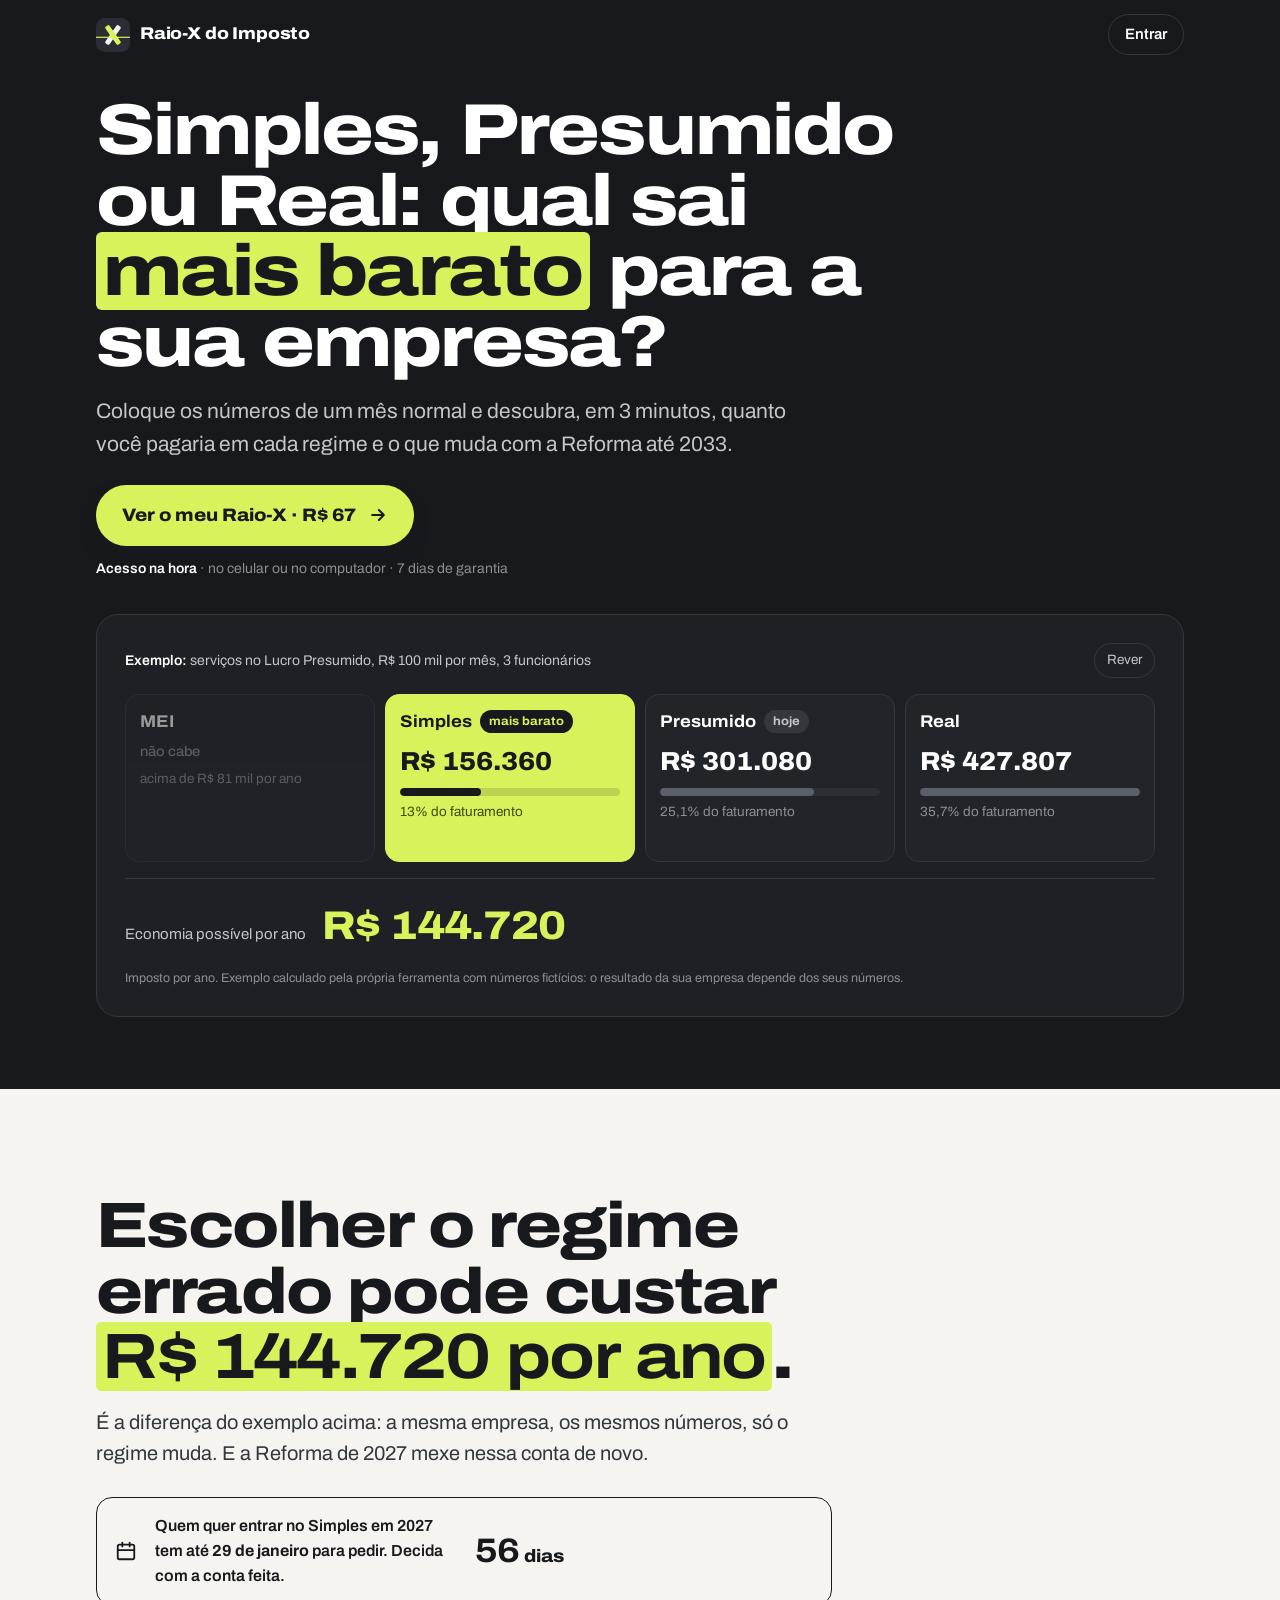
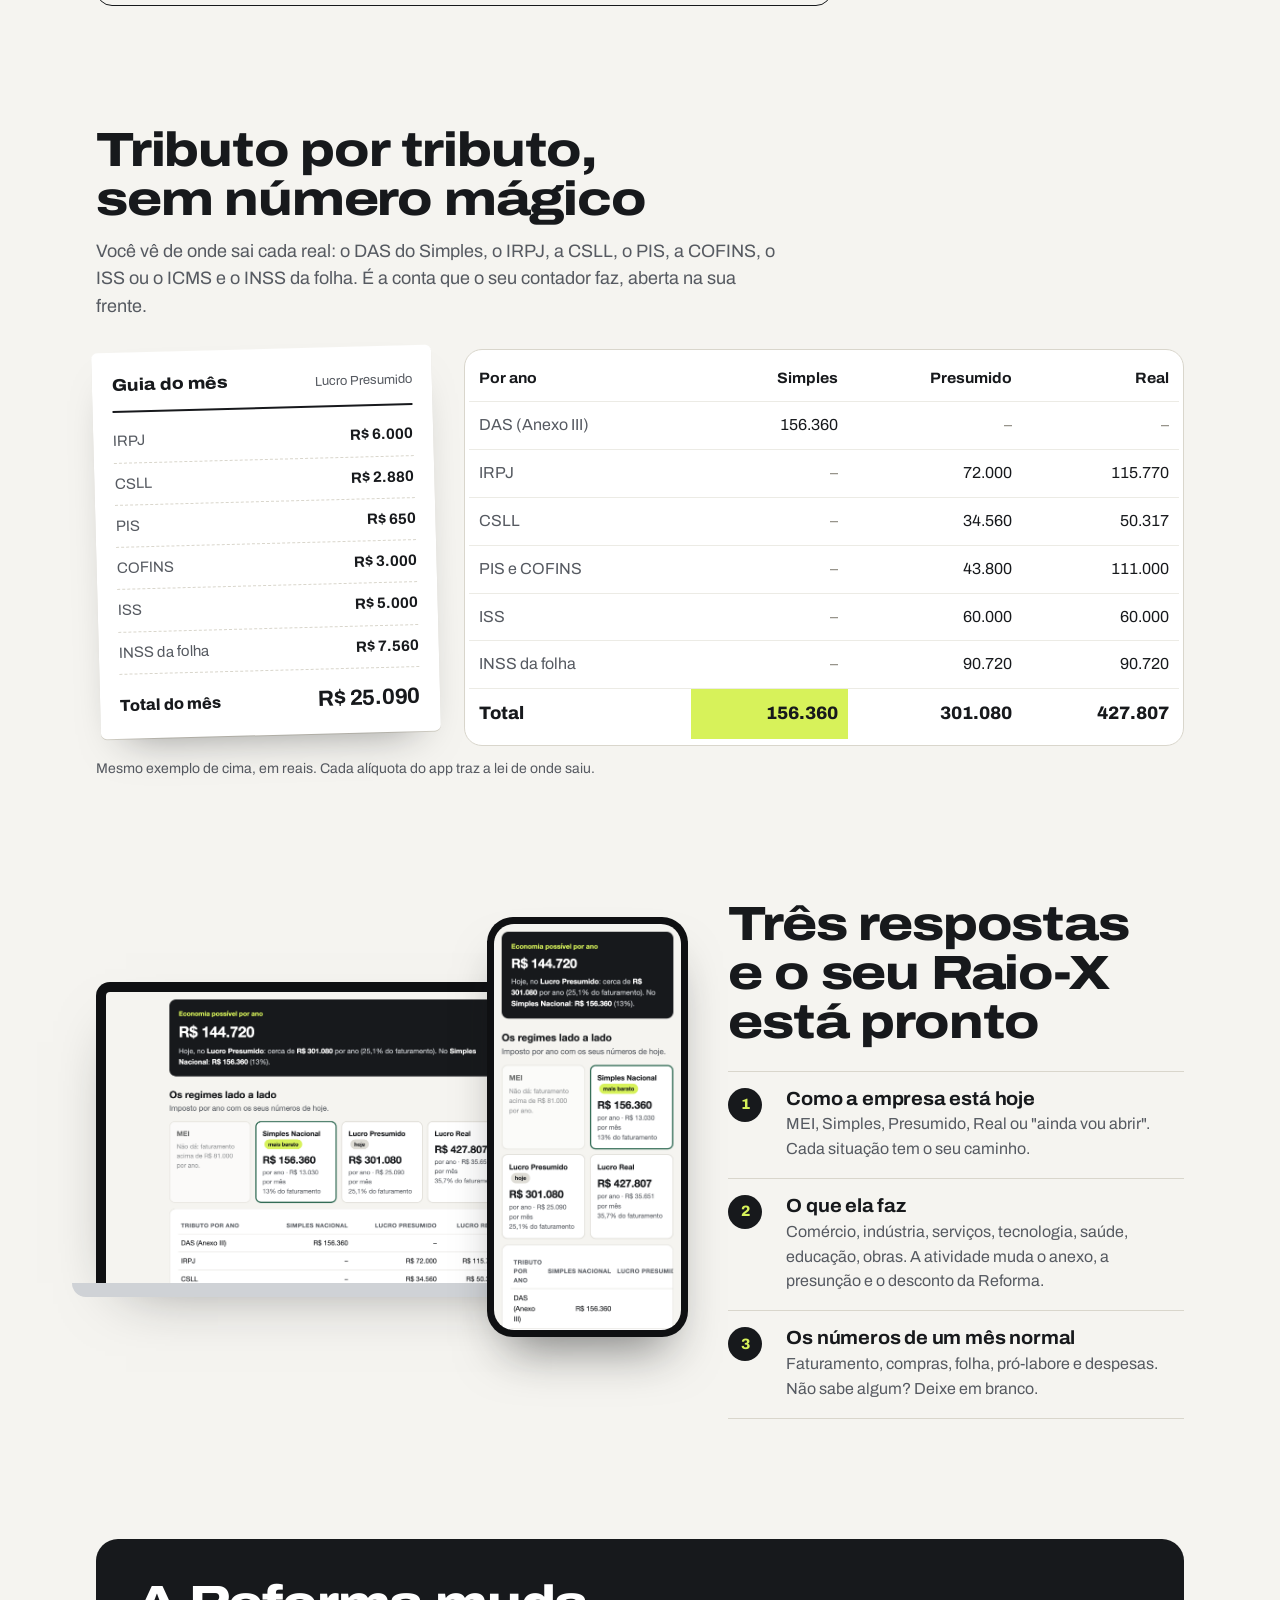
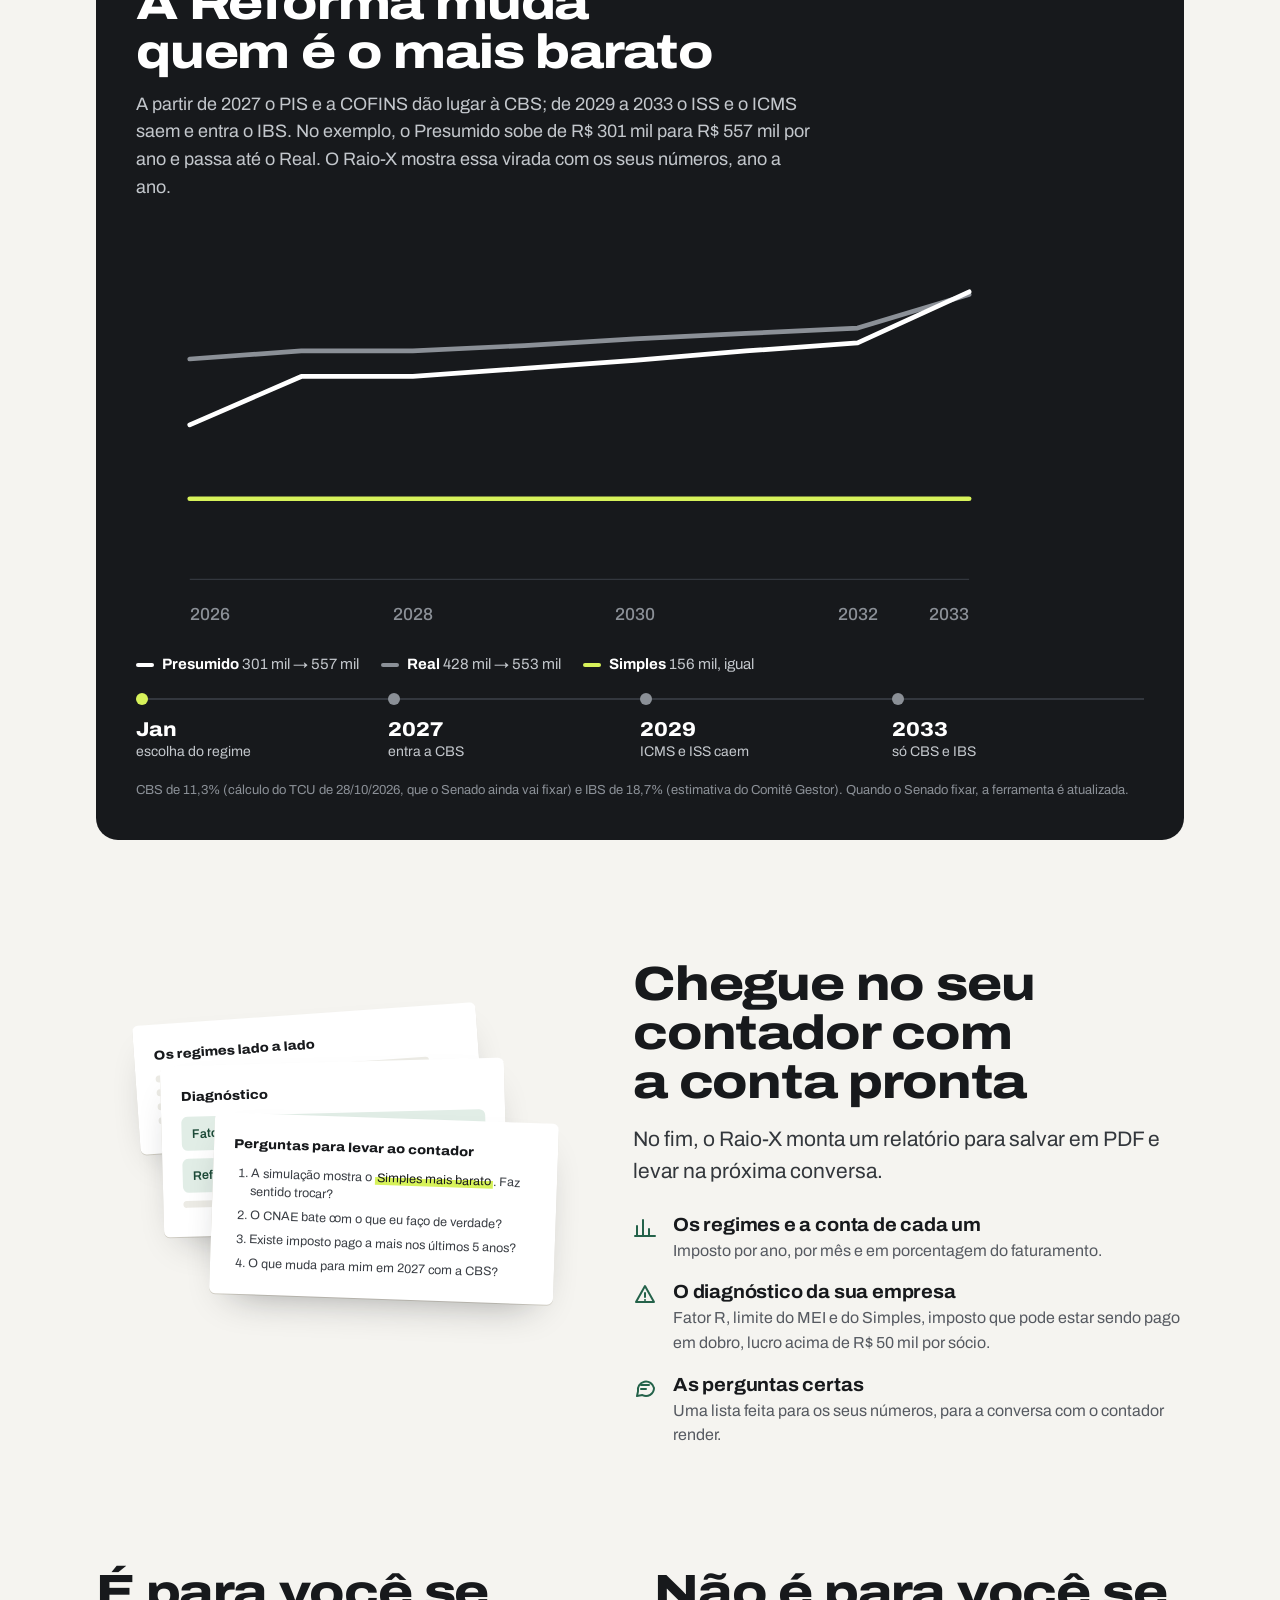
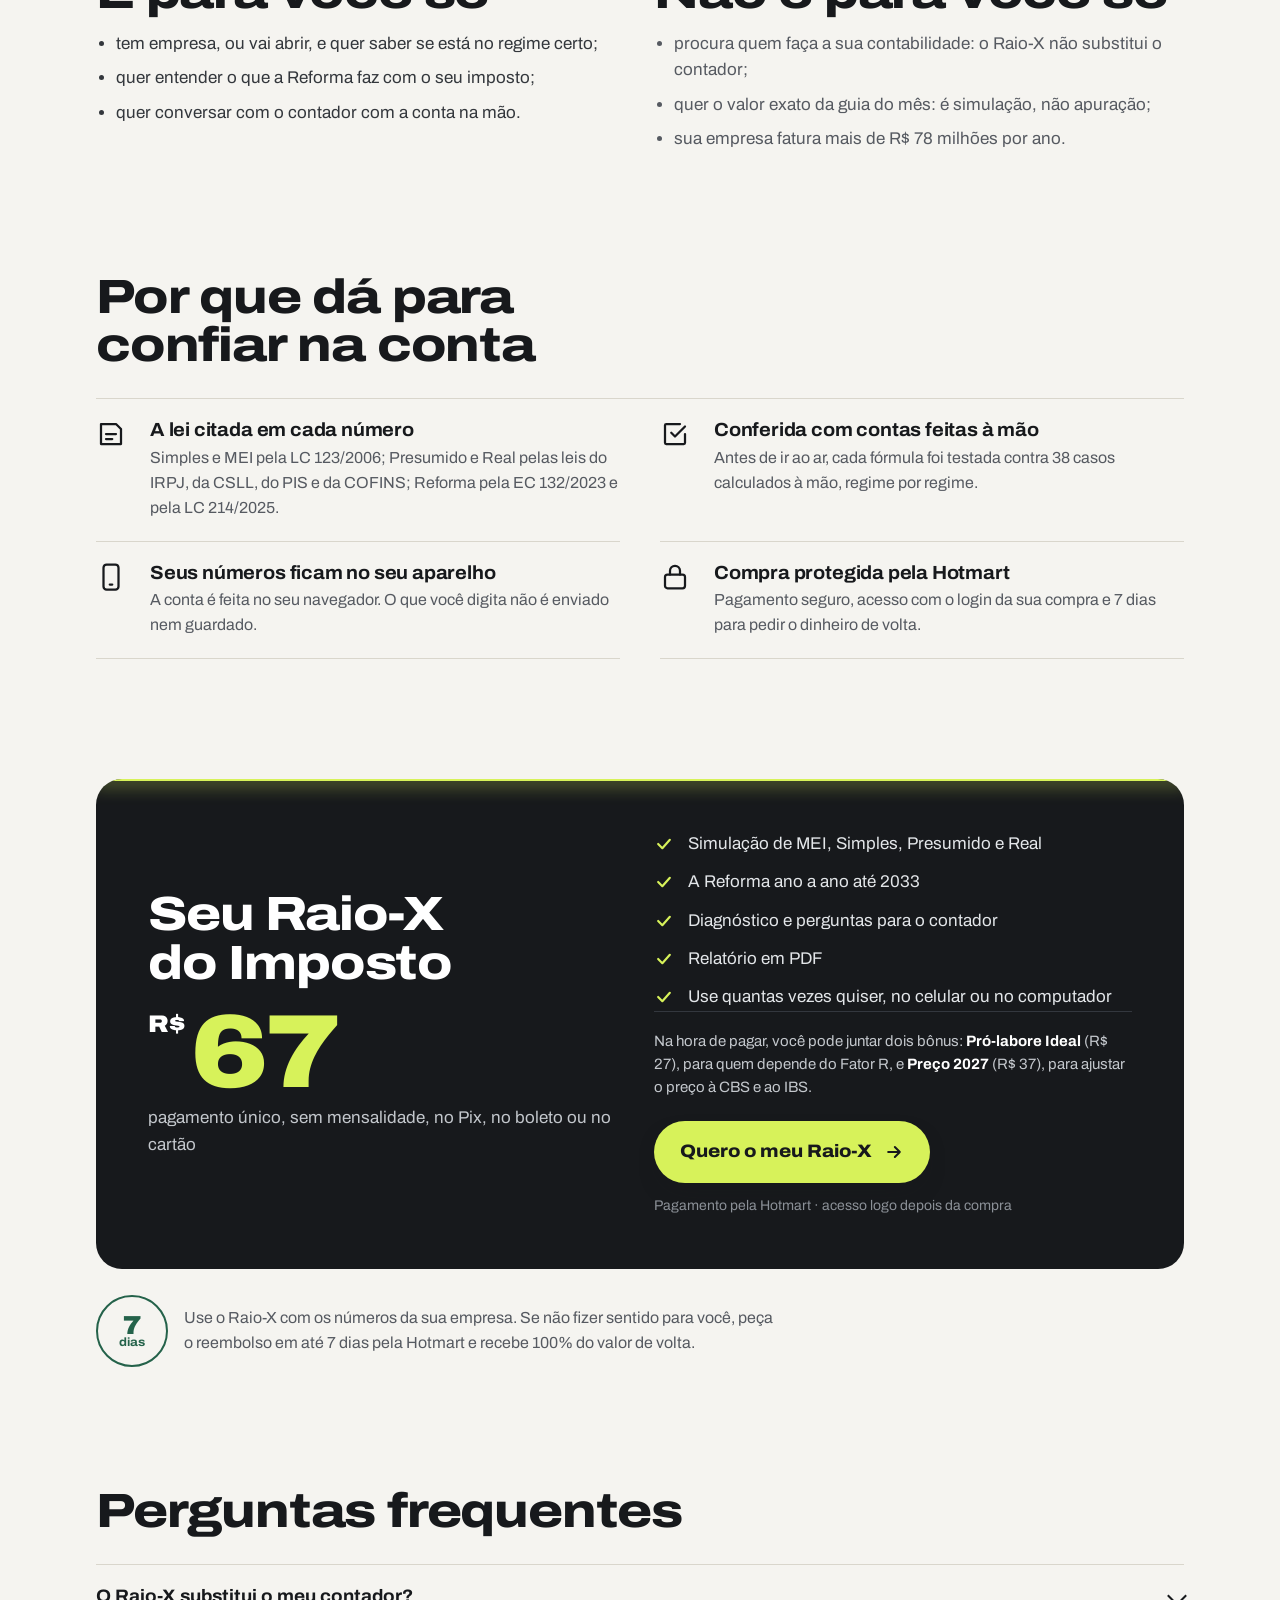
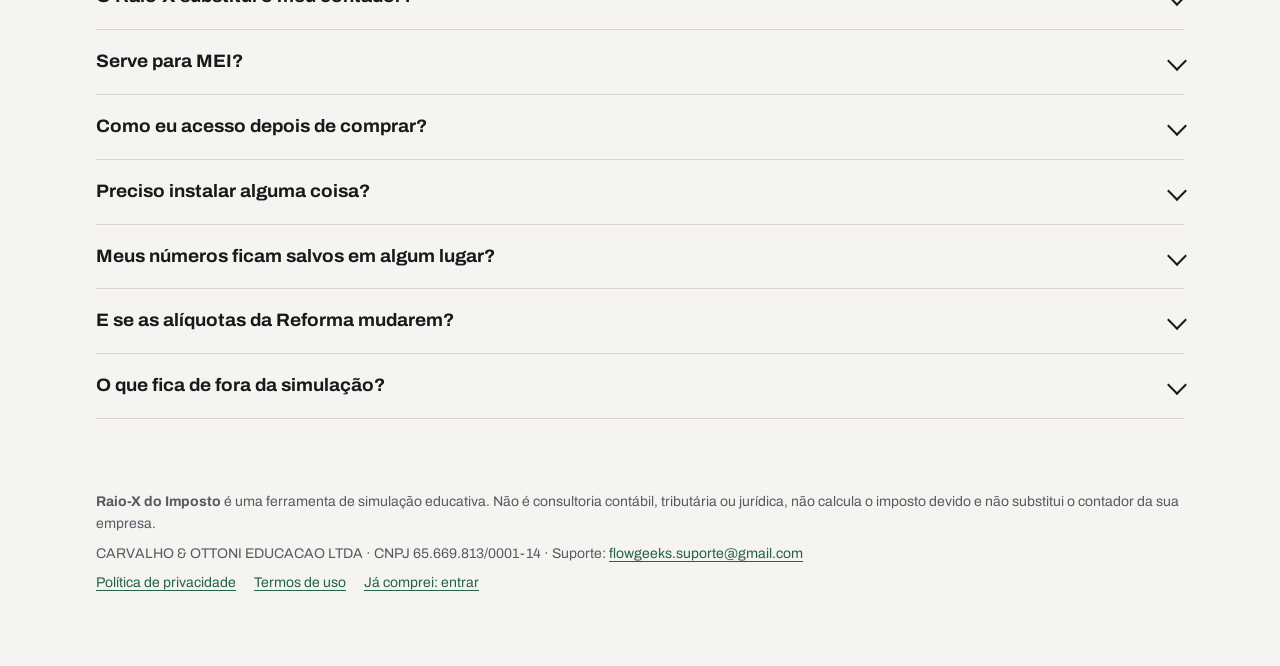
==== commit 7a6cb667: "Página com mais energia: palco grafite, bloco de dor, prazo de janeiro e guia radiografada Co-Author" ====
--- a/index.html
+++ b/index.html
@@ -97,6 +97,52 @@
 @keyframes acender { from { background: var(--film-2); border-color: var(--film-line); color: #fff; } }
 .filme.revelando .economia { animation: revelar .8s var(--ease) 2.6s backwards; }
 
+/* palco: a primeira tela inteira no filme grafite, varrida de ponta a ponta */
+.palco { position: relative; overflow: hidden; background: var(--film); color: #fff; padding-bottom: clamp(36px, 7vw, 72px); }
+.palco .marca { color: #fff; }
+.palco .marca svg rect:first-child { fill: #2a2d33; }
+.palco .entrar { color: #fff; border-color: var(--film-line); }
+.palco .entrar:hover { border-color: #fff; }
+.palco h1 { color: #fff; }
+.palco h1 em { font-style: normal; color: var(--ink); background: var(--lime); padding: 0 .1em; border-radius: .08em; -webkit-box-decoration-break: clone; box-decoration-break: clone; }
+.palco .lead { color: var(--film-text); }
+.palco .cta-nota { color: var(--film-dim); }
+.palco .cta-nota b { color: #fff; }
+.palco .filme { background: #1d2024; border: 1px solid var(--film-line); }
+.palco-varredura { position: absolute; left: 0; right: 0; top: 0; height: 2px; background: var(--lime); box-shadow: 0 0 22px 5px rgba(215, 242, 90, .45); opacity: 0; pointer-events: none; animation: varrer 3.4s var(--ease) .15s forwards; }
+
+/* dor: quanto custa escolher errado, com o prazo de janeiro */
+.dor { padding-top: clamp(56px, 9vw, 104px); }
+.dor-frase { font-size: clamp(30px, 6.4vw, 64px); font-weight: 800; font-stretch: 118%; line-height: 1.02; letter-spacing: -.025em; max-width: 15em; text-wrap: balance; }
+.dor-frase b { background: var(--lime); padding: 0 .1em; border-radius: .08em; -webkit-box-decoration-break: clone; box-decoration-break: clone; }
+.dor-sub { margin-top: 18px; font-size: clamp(17px, 2.2vw, 20px); color: #33373c; max-width: 36em; }
+.prazo { display: flex; flex-wrap: wrap; align-items: center; gap: 10px 18px; margin-top: 28px; padding: 16px 18px; border: 1.5px solid var(--ink); border-radius: 16px; max-width: 46em; font-weight: 600; font-size: 16px; }
+.prazo svg { width: 22px; height: 22px; flex: none; }
+.prazo span { flex: 1 1 18em; }
+.contagem { flex: none; font-weight: 800; font-stretch: 110%; font-size: 18px; font-variant-numeric: tabular-nums; }
+.contagem b { font-size: 34px; letter-spacing: -.02em; margin-right: 4px; }
+
+/* a guia de impostos radiografada */
+.tributo-grid { display: grid; gap: 28px; align-items: start; }
+.guia { position: relative; overflow: hidden; background: #fff; border-radius: 6px; padding: 20px 20px 18px; box-shadow: 0 22px 44px -26px rgba(23, 25, 28, .5), 0 1px 0 var(--line); transform: rotate(-1.5deg); max-width: 360px; }
+.guia-topo { display: flex; justify-content: space-between; align-items: baseline; gap: 10px; padding-bottom: 12px; border-bottom: 2px solid var(--ink); }
+.guia-topo b { font-weight: 800; font-stretch: 110%; font-size: 17px; }
+.guia-topo span { font-size: 13px; color: var(--muted); }
+.guia ul { list-style: none; margin: 8px 0 0; padding: 0; }
+.guia li { display: grid; grid-template-columns: 1fr auto; gap: 10px; padding: 9px 0; border-bottom: 1px dashed var(--line); font-size: 15px; transition: filter .6s var(--ease), opacity .6s var(--ease); }
+.guia li span { color: var(--muted); }
+.guia li b { font-weight: 700; }
+.guia-total { display: flex; justify-content: space-between; align-items: baseline; margin-top: 12px; font-weight: 800; font-size: 16px; }
+.guia-total b { font-size: 22px; letter-spacing: -.01em; }
+.guia-varredura { position: absolute; left: 0; right: 0; top: 0; height: 2px; background: var(--lime); box-shadow: 0 0 16px 4px rgba(215, 242, 90, .55); opacity: 0; }
+.js .tributo-grid:not(.visto) .guia li { filter: blur(5px); opacity: .5; }
+.tributo-grid.visto .guia-varredura { animation: varrer 2.2s var(--ease) forwards; }
+.tributo-grid.visto .guia li:nth-child(2) { transition-delay: .25s; }
+.tributo-grid.visto .guia li:nth-child(3) { transition-delay: .5s; }
+.tributo-grid.visto .guia li:nth-child(4) { transition-delay: .75s; }
+.tributo-grid.visto .guia li:nth-child(5) { transition-delay: 1s; }
+.tributo-grid.visto .guia li:nth-child(6) { transition-delay: 1.25s; }
+
 /* seções */
 section { padding: clamp(64px, 11vw, 120px) 0 0; }
 .cabeca { max-width: 40em; margin-bottom: 28px; }
@@ -240,6 +286,7 @@
   .f3 { top: 228px; }
 }
 @media (min-width: 760px) {
+  .tributo-grid { grid-template-columns: 340px 1fr; }
   .filme { padding: 28px; }
   .regimes { grid-template-columns: repeat(4, 1fr); }
   .regime { grid-template-columns: 1fr; align-content: start; min-height: 168px; }
@@ -257,12 +304,16 @@
   *, *::before, *::after { animation: none !important; transition: none !important; }
   .js .conta:not(.visto) tbody tr { opacity: 1; transform: none; }
   .js .grafico:not(.visto) .linha { stroke-dashoffset: 0; }
+  .js .tributo-grid:not(.visto) .guia li { filter: none; opacity: 1; }
 }
 </style>
 </head>
 <body>
 <script>document.documentElement.classList.add('js'); document.body.classList.add('js');</script>
 
+<main>
+<div class="palco">
+<div class="palco-varredura" aria-hidden="true"></div>
 <header class="w barra">
   <a class="marca" href="#" aria-label="Raio-X do Imposto, início">
     <svg viewBox="0 0 40 40" aria-hidden="true"><rect width="40" height="40" rx="10" fill="#17191c"/><rect x="17" y="7" width="6" height="26" rx="2" fill="#f5f4f0" transform="rotate(35 20 20)"/><rect x="17" y="7" width="6" height="26" rx="2" fill="#d7f25a" transform="rotate(-35 20 20)"/><rect x="0" y="22" width="40" height="1.4" fill="#d7f25a"/></svg>
@@ -271,11 +322,10 @@
   <a class="entrar" href="https://hotmart.com/pt-BR/club/raio-x-do-imposto">Entrar</a>
 </header>
 
-<main>
   <div class="w heroi">
-    <h1>Simples, Presumido ou Real: qual sai mais barato para a sua empresa?</h1>
-    <p class="lead">Veja o imposto de cada regime com os números da sua empresa, tributo por tributo, e o que muda até 2033.</p>
-    <a class="cta" href="#oferta" data-checkout>Quero o meu Raio-X · R$ 67
+    <h1>Simples, Presumido ou Real: qual sai <em>mais barato</em> para a sua empresa?</h1>
+    <p class="lead">Coloque os números de um mês normal e descubra, em 3 minutos, quanto você pagaria em cada regime e o que muda com a Reforma até 2033.</p>
+    <a class="cta" href="#oferta" data-checkout>Ver o meu Raio&#8209;X · R$ 67
       <svg viewBox="0 0 24 24" fill="none" stroke="currentColor" stroke-width="2.4" stroke-linecap="round" stroke-linejoin="round" aria-hidden="true"><path d="M5 12h14M13 6l6 6-6 6"/></svg></a>
     <span class="cta-nota"><b>Acesso na hora</b> · no celular ou no computador · 7 dias de garantia</span>
 
@@ -295,12 +345,39 @@
       <p class="filme-nota">Imposto por ano. Exemplo calculado pela própria ferramenta com números fictícios: o resultado da sua empresa depende dos seus números.</p>
     </div>
   </div>
+  </div>
+
+  <section class="dor">
+    <div class="w">
+      <p class="dor-frase">Escolher o regime errado pode custar <b>R$ 144.720 por ano</b>.</p>
+      <p class="dor-sub">É a diferença do exemplo acima: a mesma empresa, os mesmos números, só o regime muda. E a Reforma de 2027 mexe nessa conta de novo.</p>
+      <div class="prazo" id="prazo">
+        <svg viewBox="0 0 24 24" fill="none" stroke="currentColor" stroke-width="2" stroke-linecap="round" stroke-linejoin="round" aria-hidden="true"><rect x="3" y="5" width="18" height="16" rx="2"/><path d="M16 3v4M8 3v4M3 11h18"/></svg>
+        <span>Quem quer entrar no Simples em 2027 tem até <b>29 de janeiro</b> para pedir. Decida com a conta feita.</span>
+        <span class="contagem" id="contagem"></span>
+      </div>
+    </div>
+  </section>
 
   <section>
     <div class="w">
       <div class="cabeca">
         <h2>Tributo por tributo, sem número mágico</h2>
         <p>Você vê de onde sai cada real: o DAS do Simples, o IRPJ, a CSLL, o PIS, a COFINS, o ISS ou o ICMS e o INSS da folha. É a conta que o seu contador faz, aberta na sua frente.</p>
+      </div>
+      <div class="tributo-grid" id="tributo">
+      <div class="guia" aria-hidden="true">
+        <div class="guia-varredura"></div>
+        <div class="guia-topo"><b>Guia do mês</b><span>Lucro Presumido</span></div>
+        <ul>
+          <li><span>IRPJ</span><b class="num">R$ 6.000</b></li>
+          <li><span>CSLL</span><b class="num">R$ 2.880</b></li>
+          <li><span>PIS</span><b class="num">R$ 650</b></li>
+          <li><span>COFINS</span><b class="num">R$ 3.000</b></li>
+          <li><span>ISS</span><b class="num">R$ 5.000</b></li>
+          <li><span>INSS da folha</span><b class="num">R$ 7.560</b></li>
+        </ul>
+        <div class="guia-total"><span>Total do mês</span><b class="num">R$ 25.090</b></div>
       </div>
       <div class="conta" id="conta">
         <table>
@@ -315,6 +392,7 @@
             <tr class="total"><td>Total</td><td class="num menor">156.360</td><td class="num">301.080</td><td class="num">427.807</td></tr>
           </tbody>
         </table>
+      </div>
       </div>
       <p class="conta-nota">Mesmo exemplo de cima, em reais. Cada alíquota do app traz a lei de onde saiu.</p>
     </div>
@@ -468,7 +546,7 @@
 
 <script>
 // Preencher antes de publicar: o link do checkout da Hotmart e o ID do pixel da Meta deste produto
-const CHECKOUT = 'https://pay.hotmart.com/C108255343X';
+const CHECKOUT = 'https://pay.hotmart.com/C108255343X?checkoutMode=10';
 const PIXEL = '';
 if (CHECKOUT) document.querySelectorAll('[data-checkout]').forEach(a => { a.href = CHECKOUT; a.addEventListener('click', () => window.fbq && fbq('track', 'InitiateCheckout')); });
 if (PIXEL) {
@@ -490,7 +568,15 @@
 }, { threshold: .35 });
 const jaNaTela = filme.getBoundingClientRect().top < innerHeight;
 if (jaNaTela) varrer();
-[jaNaTela ? null : filme, document.getElementById('conta'), document.getElementById('grafico'), document.getElementById('relatorio')].filter(Boolean).forEach(el => ver.observe(el));
+[jaNaTela ? null : filme, document.getElementById('tributo'), document.getElementById('conta'), document.getElementById('grafico'), document.getElementById('relatorio')].filter(Boolean).forEach(el => ver.observe(el));
+
+// Contagem até o último dia para pedir o Simples em 2027 (29/01/2027, horário de Brasília)
+(() => {
+  const fim = new Date('2027-01-29T23:59:59-03:00'), el = document.getElementById('contagem');
+  const dias = Math.ceil((fim - Date.now()) / 86400000);
+  if (dias < 0) { document.getElementById('prazo').hidden = true; return; }
+  el.innerHTML = '<b>' + dias + '</b>' + (dias === 1 ? 'dia' : 'dias');
+})();
 
 // Botão fixo no celular depois que o primeiro botão sai da tela
 const fixo = document.getElementById('fixo'), primeiro = document.querySelector('.heroi .cta'), oferta = document.getElementById('oferta');
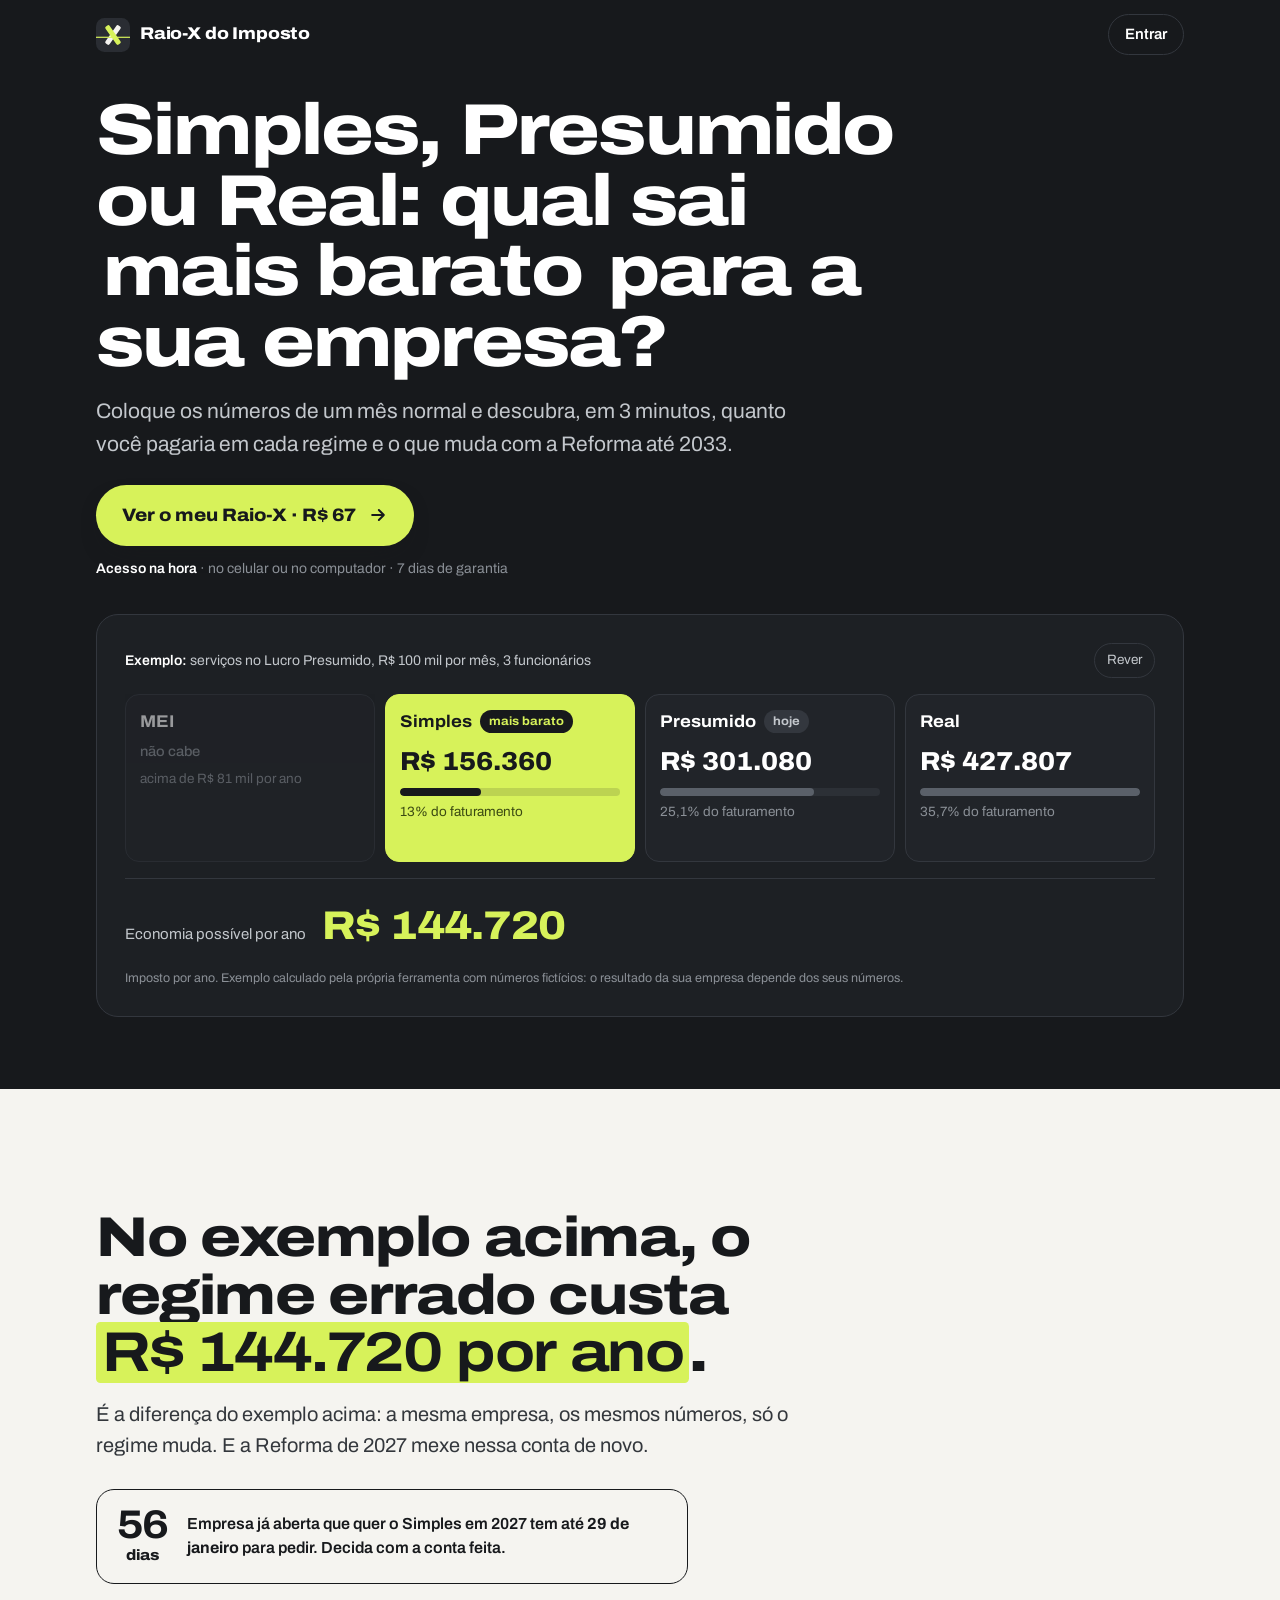
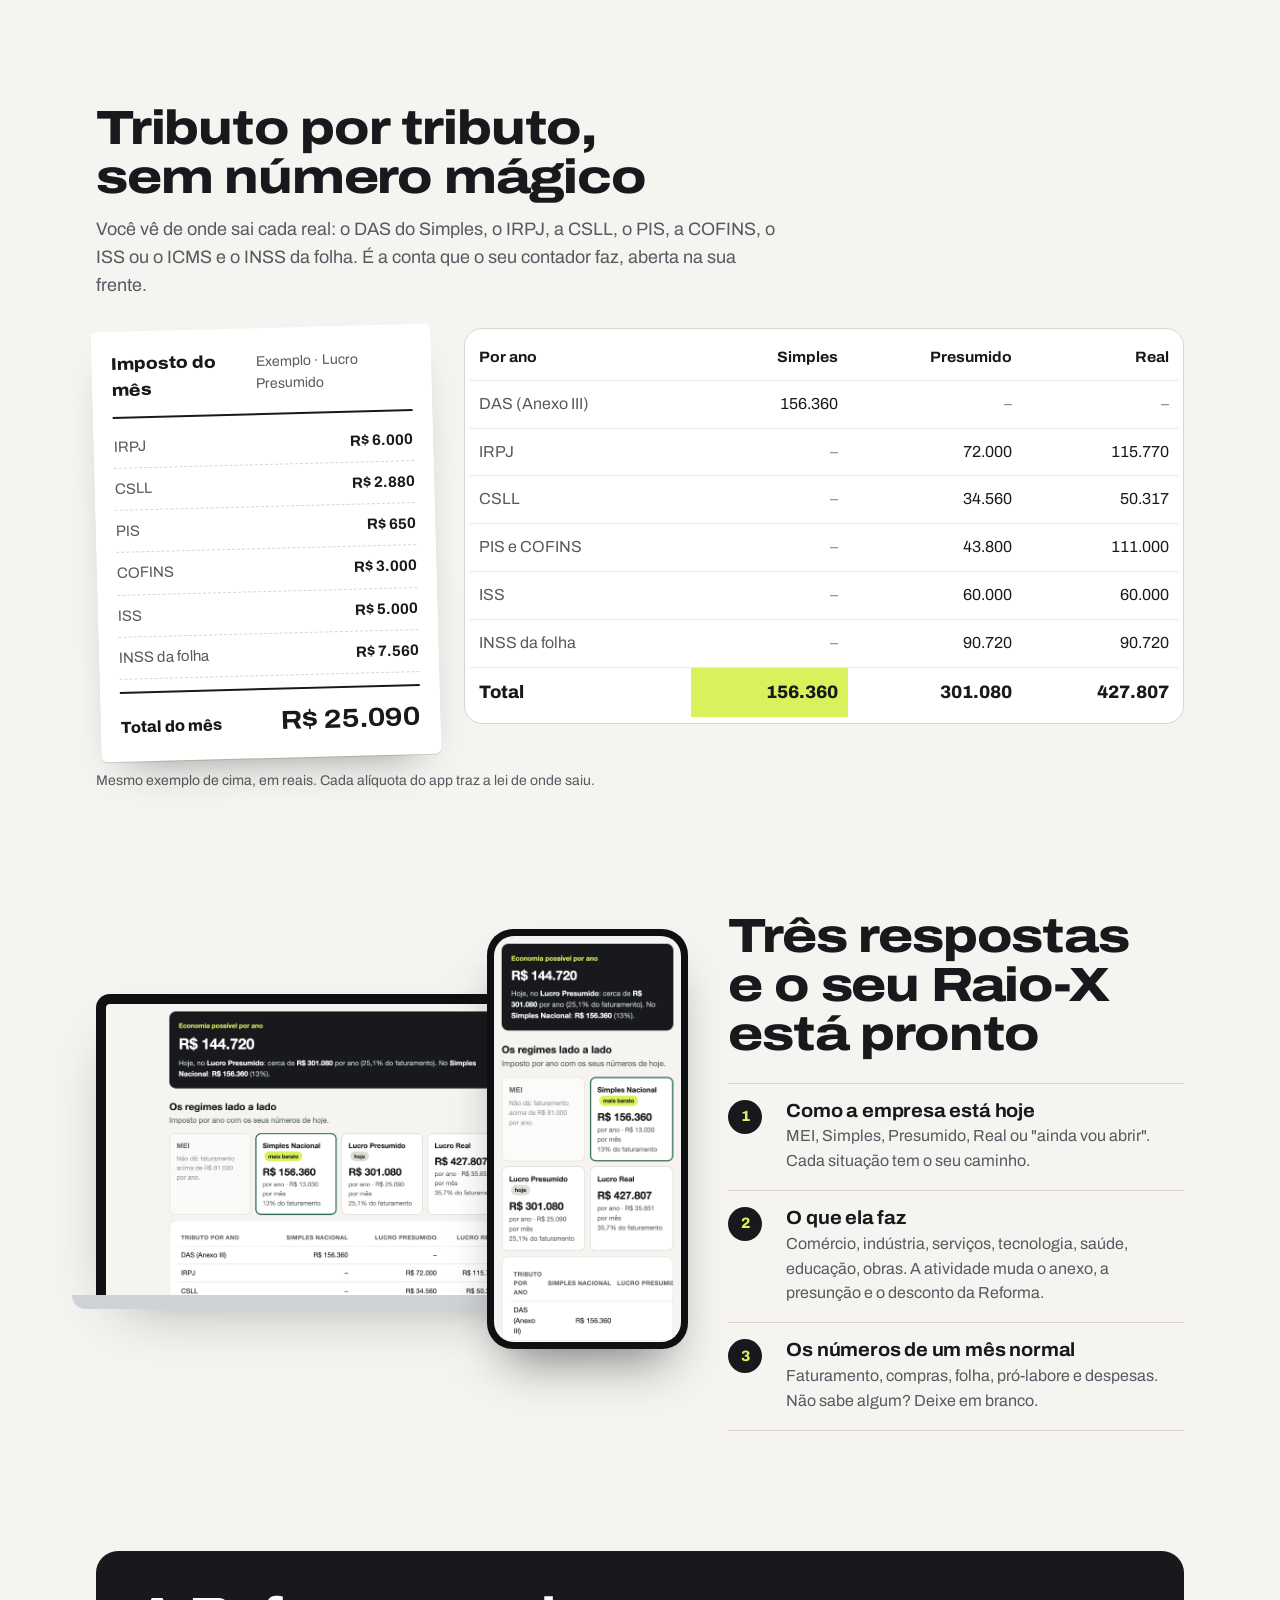
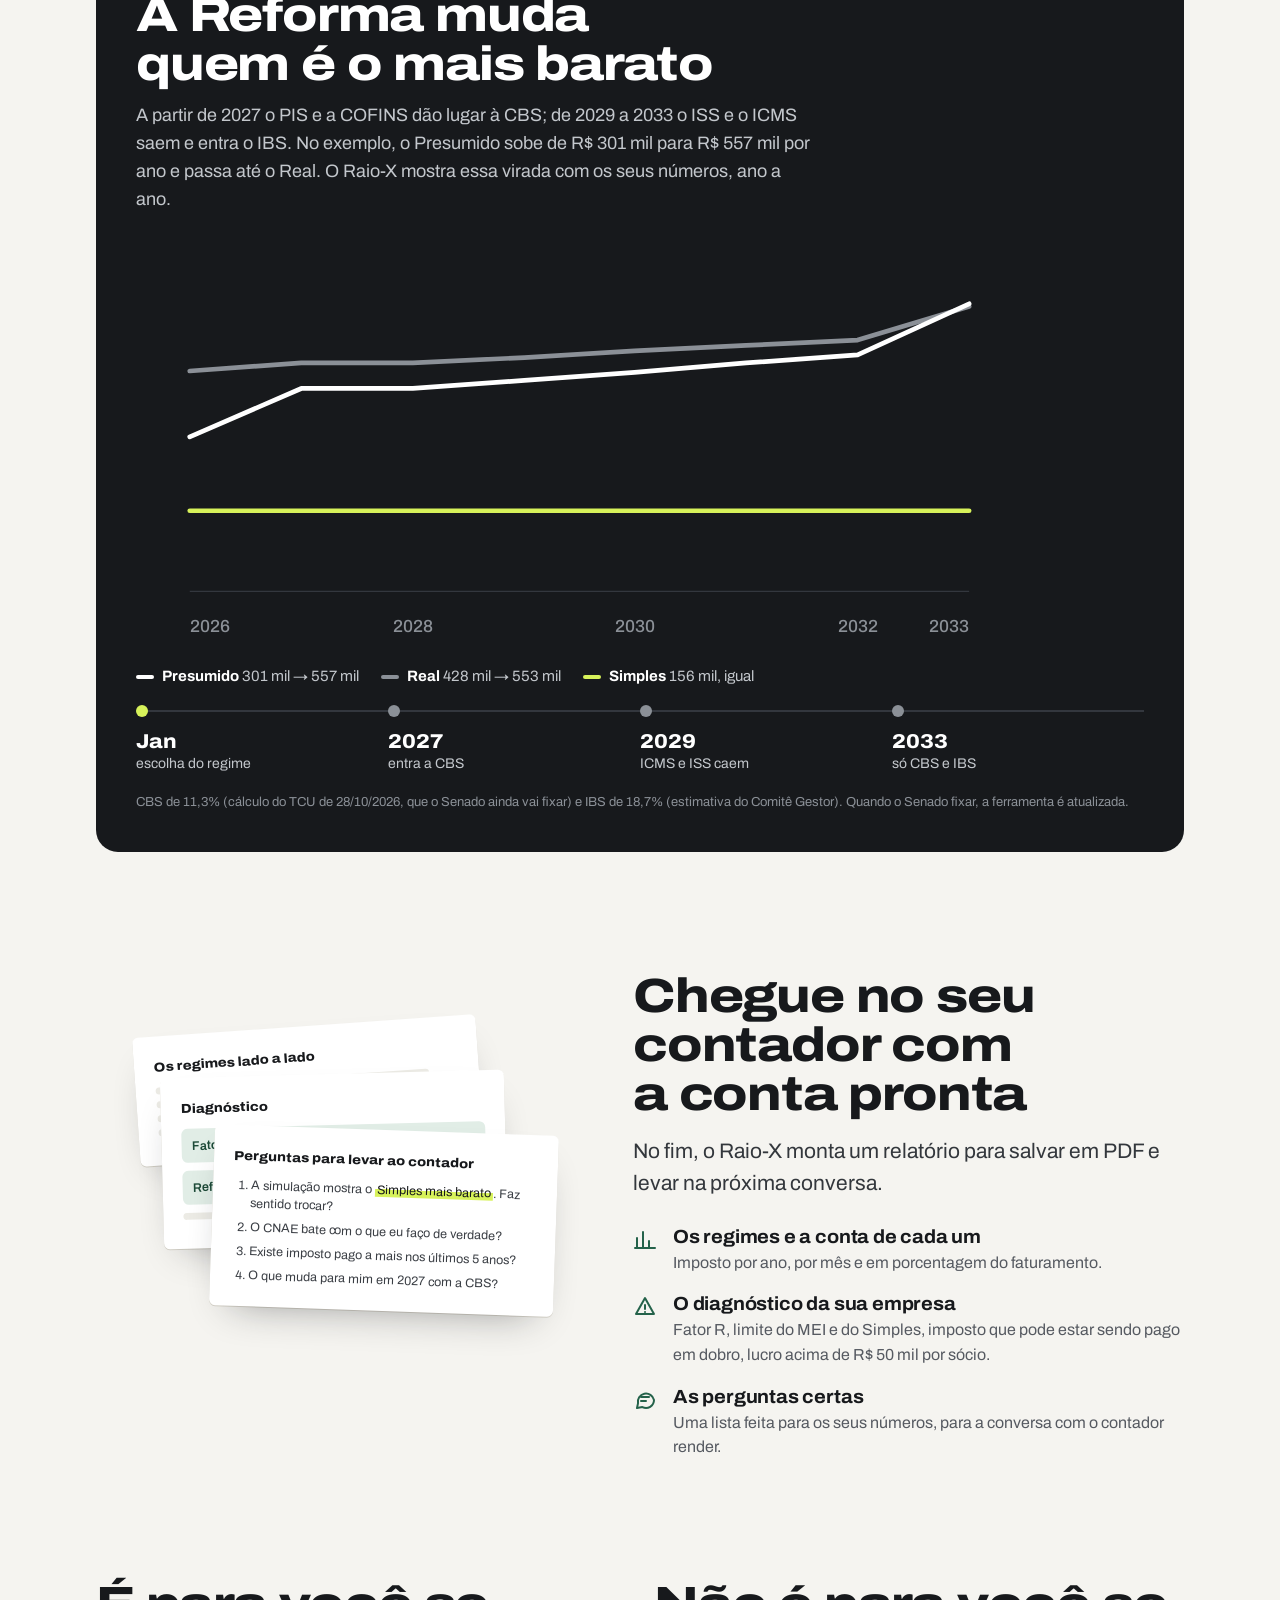
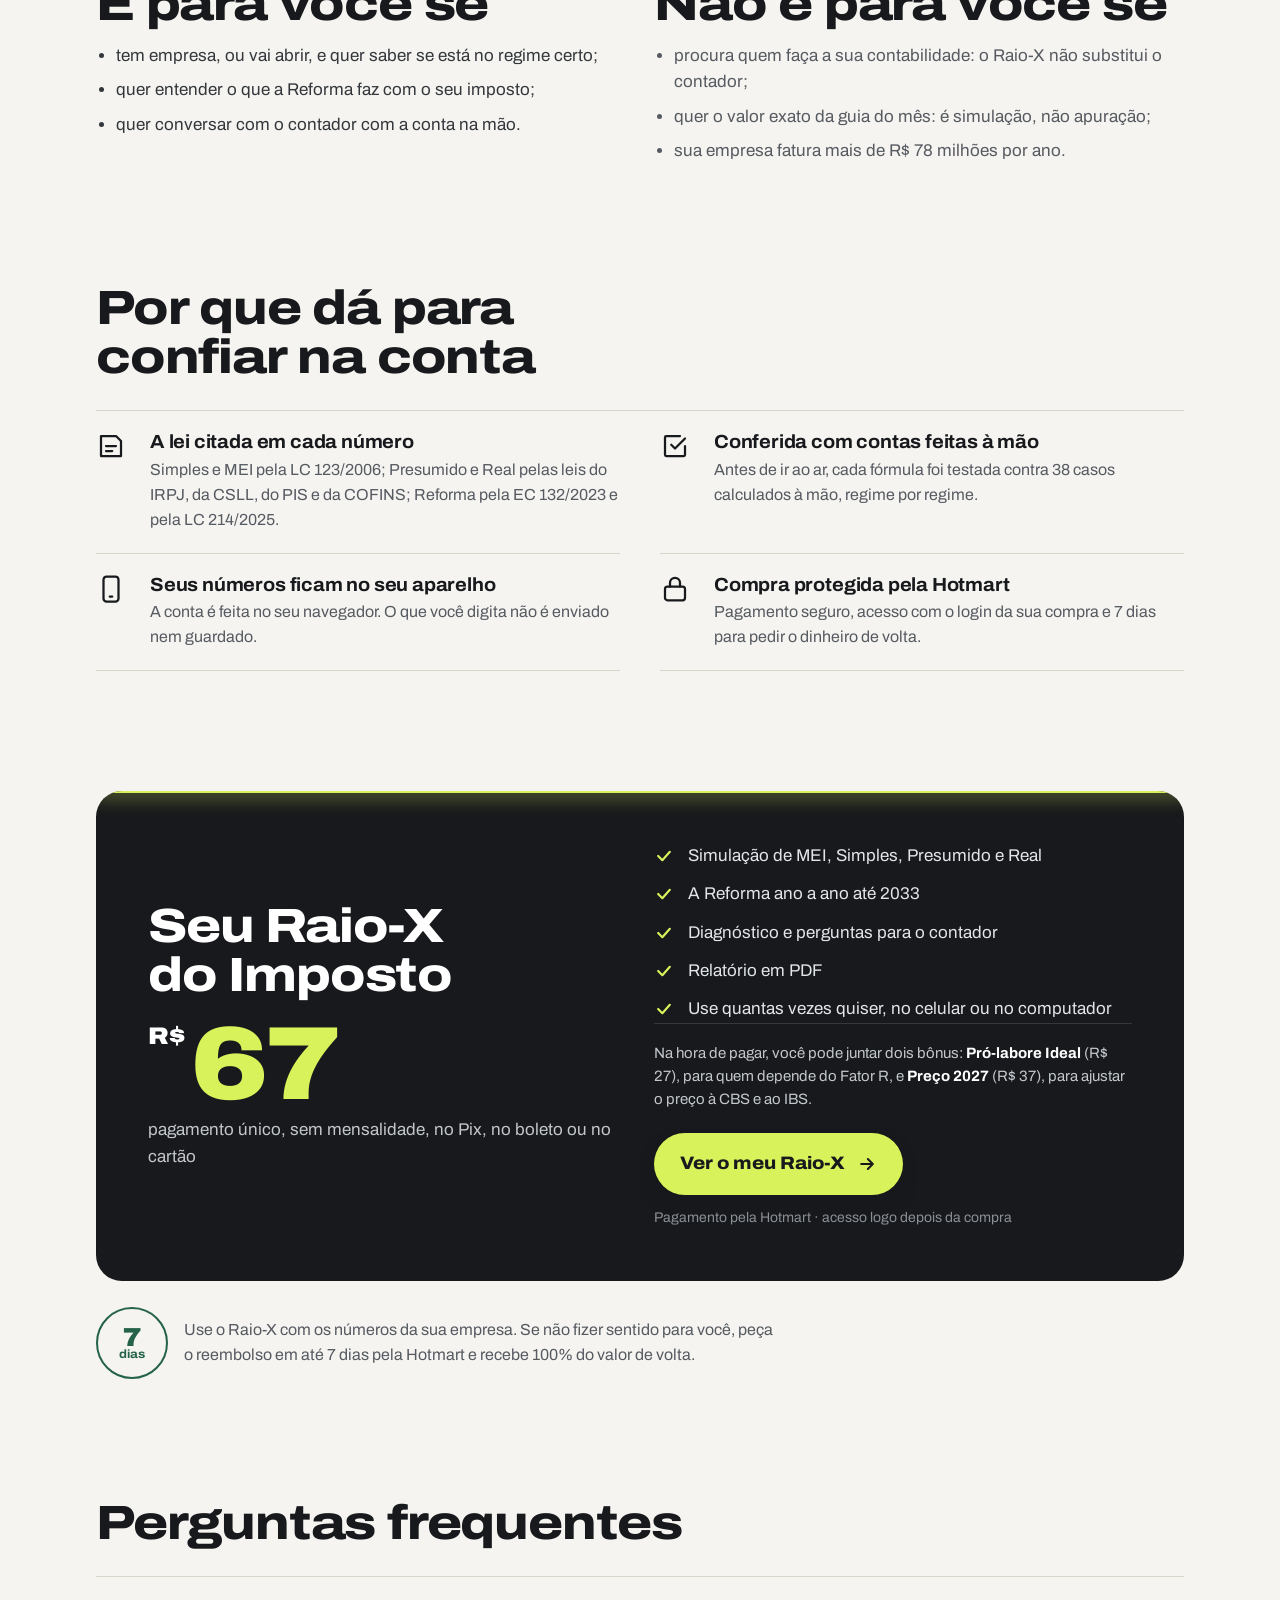
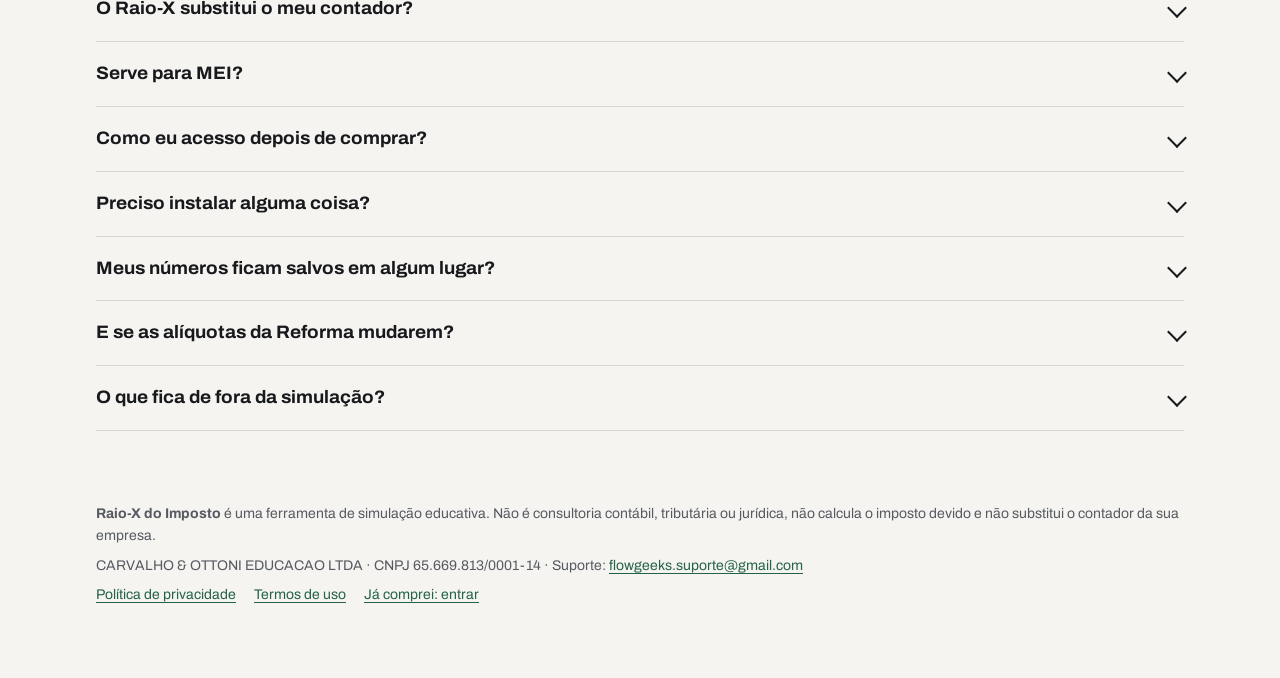
==== commit 40faee53: "Ajustes da revisão: uma varredura só, título acende com o Simples, guia e prazo corrigidos Co-Author" ====
--- a/index.html
+++ b/index.html
@@ -86,16 +86,16 @@
 .filme.revelando .varredura { animation: varrer 2.6s var(--ease) forwards; }
 @keyframes varrer { 0% { top: 0; opacity: 1; } 88% { opacity: 1; } 100% { top: 100%; opacity: 0; } }
 .filme.revelando .regime { animation: revelar .9s var(--ease) backwards; }
-.filme.revelando .regime:nth-child(1) { animation-delay: .25s; }
-.filme.revelando .regime:nth-child(2) { animation-delay: .6s; }
-.filme.revelando .regime:nth-child(3) { animation-delay: .95s; }
-.filme.revelando .regime:nth-child(4) { animation-delay: 1.3s; }
+.filme.revelando .regime:nth-child(1) { animation-delay: calc(var(--chegada, 0ms) + .25s); }
+.filme.revelando .regime:nth-child(2) { animation-delay: calc(var(--chegada, 0ms) + .6s); }
+.filme.revelando .regime:nth-child(3) { animation-delay: calc(var(--chegada, 0ms) + .95s); }
+.filme.revelando .regime:nth-child(4) { animation-delay: calc(var(--chegada, 0ms) + 1.3s); }
 .filme.revelando .regime .barra-v i { animation: crescer 1.1s var(--ease) backwards; animation-delay: inherit; }
 @keyframes revelar { from { opacity: 0; filter: blur(8px); transform: translateY(6px); } }
 @keyframes crescer { from { transform: scaleX(0); } }
-.filme.revelando .regime.top { animation: revelar .9s var(--ease) backwards, acender .5s var(--ease) 2.4s backwards; }
+.filme.revelando .regime.top { animation: revelar .9s var(--ease) calc(var(--chegada, 0ms) + .6s) backwards, acender .5s var(--ease) calc(var(--chegada, 0ms) + 2.4s) backwards; }
 @keyframes acender { from { background: var(--film-2); border-color: var(--film-line); color: #fff; } }
-.filme.revelando .economia { animation: revelar .8s var(--ease) 2.6s backwards; }
+.filme.revelando .economia { animation: revelar .8s var(--ease) calc(var(--chegada, 0ms) + 2.6s) backwards; }
 
 /* palco: a primeira tela inteira no filme grafite, varrida de ponta a ponta */
 .palco { position: relative; overflow: hidden; background: var(--film); color: #fff; padding-bottom: clamp(36px, 7vw, 72px); }
@@ -109,32 +109,35 @@
 .palco .cta-nota { color: var(--film-dim); }
 .palco .cta-nota b { color: #fff; }
 .palco .filme { background: #1d2024; border: 1px solid var(--film-line); }
-.palco-varredura { position: absolute; left: 0; right: 0; top: 0; height: 2px; background: var(--lime); box-shadow: 0 0 22px 5px rgba(215, 242, 90, .45); opacity: 0; pointer-events: none; animation: varrer 3.4s var(--ease) .15s forwards; }
+.palco-varredura { position: absolute; z-index: 2; left: 0; right: 0; top: 0; height: 2px; background: var(--lime); box-shadow: 0 0 18px 4px rgba(215, 242, 90, .5), 0 0 60px 10px rgba(215, 242, 90, .18); opacity: 0; pointer-events: none; }
+.palco.varrendo .palco-varredura { animation: varrer 3.4s var(--ease) forwards; }
+.palco .filme .varredura { display: none; }
+.js .palco h1 em { background: transparent; color: inherit; transition: background .5s var(--ease), color .5s var(--ease); }
+.js .palco.aceso h1 em { background: var(--lime); color: var(--ink); }
 
 /* dor: quanto custa escolher errado, com o prazo de janeiro */
-.dor { padding-top: clamp(56px, 9vw, 104px); }
-.dor-frase { font-size: clamp(30px, 6.4vw, 64px); font-weight: 800; font-stretch: 118%; line-height: 1.02; letter-spacing: -.025em; max-width: 15em; text-wrap: balance; }
+.dor { padding-top: clamp(64px, 11vw, 120px); }
+.dor-frase { font-size: clamp(30px, 6.4vw, 56px); font-weight: 800; font-stretch: 118%; line-height: 1.02; letter-spacing: -.025em; max-width: 15em; text-wrap: balance; }
 .dor-frase b { background: var(--lime); padding: 0 .1em; border-radius: .08em; -webkit-box-decoration-break: clone; box-decoration-break: clone; }
 .dor-sub { margin-top: 18px; font-size: clamp(17px, 2.2vw, 20px); color: #33373c; max-width: 36em; }
-.prazo { display: flex; flex-wrap: wrap; align-items: center; gap: 10px 18px; margin-top: 28px; padding: 16px 18px; border: 1.5px solid var(--ink); border-radius: 16px; max-width: 46em; font-weight: 600; font-size: 16px; }
-.prazo svg { width: 22px; height: 22px; flex: none; }
-.prazo span { flex: 1 1 18em; }
-.contagem { flex: none; font-weight: 800; font-stretch: 110%; font-size: 18px; font-variant-numeric: tabular-nums; }
-.contagem b { font-size: 34px; letter-spacing: -.02em; margin-right: 4px; }
+.prazo { display: grid; grid-template-columns: auto 1fr; align-items: center; gap: 4px 20px; width: fit-content; max-width: 100%; margin-top: 28px; padding: 16px 20px; border: 1.5px solid var(--ink); border-radius: 18px; font-weight: 600; font-size: 16px; }
+.prazo span { max-width: 30em; }
+.contagem { order: -1; font-weight: 800; font-stretch: 110%; font-size: 15px; font-variant-numeric: tabular-nums; text-align: center; }
+.contagem b { display: block; font-size: clamp(28px, 6vw, 40px); line-height: .95; letter-spacing: -.02em; }
 
 /* a guia de impostos radiografada */
 .tributo-grid { display: grid; gap: 28px; align-items: start; }
 .guia { position: relative; overflow: hidden; background: #fff; border-radius: 6px; padding: 20px 20px 18px; box-shadow: 0 22px 44px -26px rgba(23, 25, 28, .5), 0 1px 0 var(--line); transform: rotate(-1.5deg); max-width: 360px; }
 .guia-topo { display: flex; justify-content: space-between; align-items: baseline; gap: 10px; padding-bottom: 12px; border-bottom: 2px solid var(--ink); }
 .guia-topo b { font-weight: 800; font-stretch: 110%; font-size: 17px; }
-.guia-topo span { font-size: 13px; color: var(--muted); }
+.guia-topo span { font-size: 14px; color: var(--muted); }
 .guia ul { list-style: none; margin: 8px 0 0; padding: 0; }
 .guia li { display: grid; grid-template-columns: 1fr auto; gap: 10px; padding: 9px 0; border-bottom: 1px dashed var(--line); font-size: 15px; transition: filter .6s var(--ease), opacity .6s var(--ease); }
 .guia li span { color: var(--muted); }
 .guia li b { font-weight: 700; }
-.guia-total { display: flex; justify-content: space-between; align-items: baseline; margin-top: 12px; font-weight: 800; font-size: 16px; }
-.guia-total b { font-size: 22px; letter-spacing: -.01em; }
-.guia-varredura { position: absolute; left: 0; right: 0; top: 0; height: 2px; background: var(--lime); box-shadow: 0 0 16px 4px rgba(215, 242, 90, .55); opacity: 0; }
+.guia-total { display: flex; justify-content: space-between; align-items: baseline; margin-top: 12px; padding-top: 10px; border-top: 2px solid var(--ink); font-weight: 800; font-size: 16px; }
+.guia-total b { font-size: 26px; font-stretch: 112%; letter-spacing: -.01em; }
+.guia-varredura { position: absolute; left: 0; right: 0; top: 0; height: 1.5px; background: var(--ink); opacity: 0; }
 .js .tributo-grid:not(.visto) .guia li { filter: blur(5px); opacity: .5; }
 .tributo-grid.visto .guia-varredura { animation: varrer 2.2s var(--ease) forwards; }
 .tributo-grid.visto .guia li:nth-child(2) { transition-delay: .25s; }
@@ -305,6 +308,7 @@
   .js .conta:not(.visto) tbody tr { opacity: 1; transform: none; }
   .js .grafico:not(.visto) .linha { stroke-dashoffset: 0; }
   .js .tributo-grid:not(.visto) .guia li { filter: none; opacity: 1; }
+  .js .palco h1 em { background: var(--lime); color: var(--ink); }
 }
 </style>
 </head>
@@ -349,11 +353,10 @@
 
   <section class="dor">
     <div class="w">
-      <p class="dor-frase">Escolher o regime errado pode custar <b>R$ 144.720 por ano</b>.</p>
+      <p class="dor-frase">No exemplo acima, o regime errado custa <b>R$ 144.720 por ano</b>.</p>
       <p class="dor-sub">É a diferença do exemplo acima: a mesma empresa, os mesmos números, só o regime muda. E a Reforma de 2027 mexe nessa conta de novo.</p>
       <div class="prazo" id="prazo">
-        <svg viewBox="0 0 24 24" fill="none" stroke="currentColor" stroke-width="2" stroke-linecap="round" stroke-linejoin="round" aria-hidden="true"><rect x="3" y="5" width="18" height="16" rx="2"/><path d="M16 3v4M8 3v4M3 11h18"/></svg>
-        <span>Quem quer entrar no Simples em 2027 tem até <b>29 de janeiro</b> para pedir. Decida com a conta feita.</span>
+        <span>Empresa já aberta que quer o Simples em 2027 tem até <b>29 de janeiro</b> para pedir. Decida com a conta feita.</span>
         <span class="contagem" id="contagem"></span>
       </div>
     </div>
@@ -368,7 +371,7 @@
       <div class="tributo-grid" id="tributo">
       <div class="guia" aria-hidden="true">
         <div class="guia-varredura"></div>
-        <div class="guia-topo"><b>Guia do mês</b><span>Lucro Presumido</span></div>
+        <div class="guia-topo"><b>Imposto do mês</b><span>Exemplo · Lucro Presumido</span></div>
         <ul>
           <li><span>IRPJ</span><b class="num">R$ 6.000</b></li>
           <li><span>CSLL</span><b class="num">R$ 2.880</b></li>
@@ -503,7 +506,7 @@
             <li><svg viewBox="0 0 24 24" fill="none" stroke="currentColor" stroke-width="2.6" stroke-linecap="round" stroke-linejoin="round" aria-hidden="true"><path d="M5 12l5 5 9-10"/></svg>Use quantas vezes quiser, no celular ou no computador</li>
           </ul>
           <p class="bonus">Na hora de pagar, você pode juntar dois bônus: <b>Pró-labore Ideal</b> (R$ 27), para quem depende do Fator R, e <b>Preço 2027</b> (R$ 37), para ajustar o preço à CBS e ao IBS.</p>
-          <a class="cta" href="#" data-checkout style="margin-top: 22px">Quero o meu Raio-X
+          <a class="cta" href="#" data-checkout style="margin-top: 22px">Ver o meu Raio&#8209;X
             <svg viewBox="0 0 24 24" fill="none" stroke="currentColor" stroke-width="2.4" stroke-linecap="round" stroke-linejoin="round" aria-hidden="true"><path d="M5 12h14M13 6l6 6-6 6"/></svg></a>
           <span class="cta-nota">Pagamento pela Hotmart · acesso logo depois da compra</span>
         </div>
@@ -541,7 +544,7 @@
 
 <div class="fixo" id="fixo" aria-hidden="true">
   <span><b>R$ 67</b>7 dias de garantia</span>
-  <a class="cta" href="#oferta" data-checkout tabindex="-1">Quero o meu Raio&#8209;X <svg viewBox="0 0 24 24" fill="none" stroke="currentColor" stroke-width="2.4" stroke-linecap="round" stroke-linejoin="round" aria-hidden="true"><path d="M5 12h14M13 6l6 6-6 6"/></svg></a>
+  <a class="cta" href="#oferta" data-checkout tabindex="-1">Ver o meu Raio&#8209;X <svg viewBox="0 0 24 24" fill="none" stroke="currentColor" stroke-width="2.4" stroke-linecap="round" stroke-linejoin="round" aria-hidden="true"><path d="M5 12h14M13 6l6 6-6 6"/></svg></a>
 </div>
 
 <script>
@@ -555,8 +558,18 @@
 }
 
 // A varredura do raio-x roda quando o painel aparece, e de novo no botão
-const filme = document.getElementById('filme');
-const varrer = () => { filme.classList.remove('revelando'); void filme.offsetWidth; filme.classList.add('revelando'); };
+const filme = document.getElementById('filme'), palco = document.querySelector('.palco');
+let timers = [];
+const varrer = () => {
+  timers.forEach(clearTimeout); timers = [];
+  palco.classList.remove('varrendo', 'aceso'); filme.classList.remove('revelando'); void palco.offsetWidth;
+  palco.classList.add('varrendo');
+  // os regimes aparecem quando a linha chega ao painel (a curva da varredura anda rápido no começo)
+  const chegada = Math.round(3400 * 0.35 * (filme.offsetTop / palco.offsetHeight));
+  filme.style.setProperty('--chegada', chegada + 'ms');
+  filme.classList.add('revelando');
+  timers.push(setTimeout(() => palco.classList.add('aceso'), chegada + 2900));
+};
 document.getElementById('rever').addEventListener('click', varrer);
 
 // O resto da página revela uma vez ao entrar na tela
@@ -574,7 +587,7 @@
 (() => {
   const fim = new Date('2027-01-29T23:59:59-03:00'), el = document.getElementById('contagem');
   const dias = Math.ceil((fim - Date.now()) / 86400000);
-  if (dias < 0) { document.getElementById('prazo').hidden = true; return; }
+  if (dias <= 0) { document.getElementById('prazo').hidden = true; return; }
   el.innerHTML = '<b>' + dias + '</b>' + (dias === 1 ? 'dia' : 'dias');
 })();
 
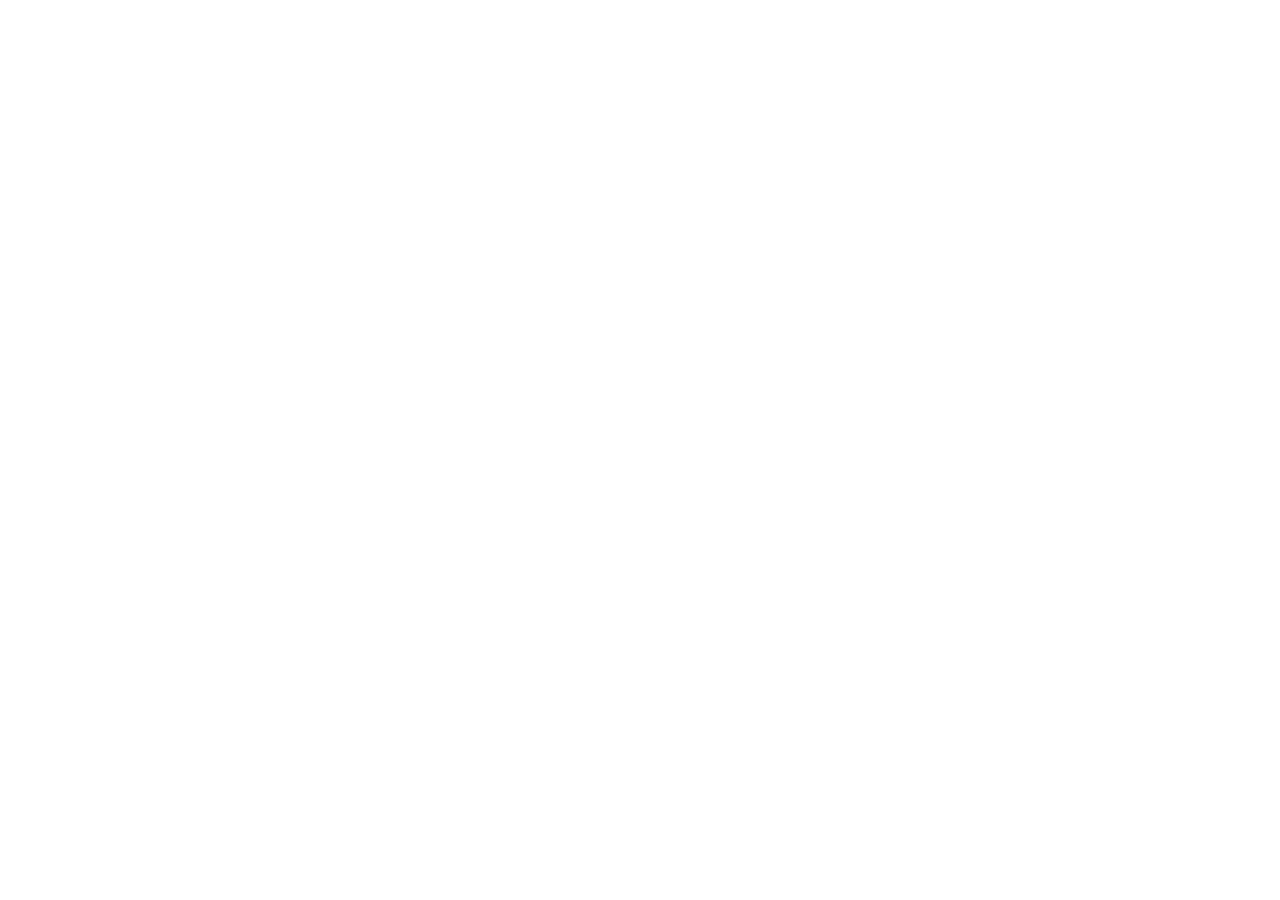
==== commit 620aa452: "Endereço antigo do Raio-X: só redireciona para raioxdoimposto.com.br" ====
--- a/index.html
+++ b/index.html
@@ -3,601 +3,11 @@
 <head>
 <meta charset="utf-8">
 <meta name="viewport" content="width=device-width, initial-scale=1">
-<title>Raio-X do Imposto · Simples, Presumido ou Real?</title>
-<meta name="description" content="Coloque os números de um mês normal e veja o imposto da sua empresa em cada regime, tributo por tributo, e o que muda com a Reforma até 2033.">
-<meta property="og:title" content="Raio-X do Imposto">
-<meta property="og:description" content="Simples, Presumido ou Real: qual sai mais barato para a sua empresa? Veja em 3 minutos.">
-<meta property="og:image" content="img/og.png">
-<meta name="theme-color" content="#17191c">
-<link rel="preconnect" href="https://fonts.googleapis.com">
-<link rel="preconnect" href="https://fonts.gstatic.com" crossorigin>
-<link rel="stylesheet" href="https://fonts.googleapis.com/css2?family=Archivo:wdth,wght@75..125,400..900&display=swap">
-<style>
-:root {
-  --paper: #f5f4f0; --paper-2: #ecebe5; --ink: #17191c; --muted: #565a61; --line: #d9d6cc;
-  --film: #17191c; --film-2: #212429; --film-line: #33373e; --film-text: #c3c7cc; --film-dim: #8b9097;
-  --lime: #d7f25a; --green: #24624a; --green-soft: #e1ede6;
-  --display: "Archivo", "Helvetica Neue", Arial, sans-serif;
-  --ease: cubic-bezier(.16, 1, .3, 1);
-}
-* { box-sizing: border-box; }
-html { scroll-behavior: smooth; -webkit-text-size-adjust: 100%; }
-body { margin: 0; background: var(--paper); color: var(--ink); font: 17px/1.55 var(--display); font-stretch: 100%; -webkit-font-smoothing: antialiased; }
-::selection { background: var(--lime); color: var(--ink); }
-a { color: var(--green); text-underline-offset: 3px; }
-:focus-visible { outline: 3px solid var(--green); outline-offset: 3px; border-radius: 6px; }
-img { max-width: 100%; height: auto; display: block; }
-.w { width: min(1120px, 100%); margin: 0 auto; padding: 0 16px; }
-.num { font-variant-numeric: tabular-nums; }
-h1, h2, h3 { font-stretch: 118%; letter-spacing: -.025em; text-wrap: balance; margin: 0; }
-h1 { font-size: clamp(30px, 8vw, 72px); line-height: .98; font-weight: 800; }
-h2 { font-size: clamp(28px, 5.4vw, 48px); line-height: 1.02; font-weight: 800; }
-h3 { font-size: 19px; line-height: 1.2; font-weight: 700; letter-spacing: -.01em; font-stretch: 105%; }
-p { margin: 0; }
-.lead { font-size: clamp(17px, 2.2vw, 21px); color: #33373c; max-width: 34em; }
-
-/* botões */
-.cta { display: inline-flex; align-items: center; gap: 12px; text-decoration: none; font-weight: 800; font-stretch: 110%; font-size: 18px; color: var(--ink); background: var(--lime); border-radius: 999px; padding: 17px 26px; box-shadow: 0 10px 24px -12px rgba(23, 25, 28, .55); transition: transform .4s var(--ease), box-shadow .4s var(--ease); }
-.cta:hover { transform: translateY(-2px); box-shadow: 0 16px 30px -14px rgba(23, 25, 28, .6); }
-.cta:active { transform: translateY(0); }
-.cta svg { width: 20px; height: 20px; }
-.cta-nota { display: block; font-size: 14px; color: var(--muted); margin-top: 12px; }
-.cta-nota b { color: var(--ink); font-weight: 600; }
-
-/* topo */
-.barra { display: flex; align-items: center; justify-content: space-between; padding-block: 14px; }
-.marca { display: flex; align-items: center; gap: 10px; font-weight: 800; font-stretch: 112%; font-size: 17px; letter-spacing: -.01em; color: var(--ink); text-decoration: none; }
-.marca svg { width: 34px; height: 34px; }
-.entrar { font-size: 15px; font-weight: 600; color: var(--ink); text-decoration: none; border: 1.5px solid var(--line); border-radius: 999px; padding: 8px 16px; }
-.entrar:hover { border-color: var(--ink); }
-
-/* herói */
-.heroi { padding-top: 26px; }
-.heroi h1 { max-width: 13.5em; }
-.heroi .lead { margin: 18px 0 24px; }
-
-/* o filme de raio-x: painel grafite com os regimes */
-.filme { position: relative; overflow: hidden; background: var(--film); color: #fff; border-radius: 22px; margin-top: 34px; padding: 22px 18px 20px; isolation: isolate; }
-.filme-topo { display: flex; justify-content: space-between; gap: 12px; align-items: center; font-size: 14px; color: var(--film-text); margin-bottom: 16px; }
-.filme-topo b { color: #fff; font-weight: 600; }
-.rever { font: inherit; font-size: 13.5px; color: var(--film-text); background: none; border: 1px solid var(--film-line); border-radius: 999px; padding: 6px 12px; cursor: pointer; }
-.rever:hover { color: #fff; border-color: var(--film-dim); }
-.regimes { display: grid; gap: 10px; }
-.regime { display: grid; grid-template-columns: 1fr auto; gap: 6px 14px; align-items: baseline; padding: 14px 14px 12px; border-radius: 14px; background: var(--film-2); border: 1px solid var(--film-line); transition: background .6s var(--ease), border-color .6s var(--ease), color .6s var(--ease); }
-.regime .nome { font-weight: 700; font-stretch: 108%; font-size: 17px; }
-.regime .valor { font-weight: 800; font-size: 20px; font-stretch: 105%; }
-.regime .barra-v { grid-column: 1 / -1; height: 8px; border-radius: 4px; background: #2c3036; overflow: hidden; }
-.regime .barra-v i { display: block; height: 100%; width: var(--w); border-radius: 4px; background: #5a6069; transform-origin: left; }
-.regime .info { grid-column: 1 / -1; font-size: 13.5px; color: var(--film-dim); }
-.regime.fora { opacity: .55; }
-.regime.fora .valor { font-size: 14px; font-weight: 500; color: var(--film-dim); }
-.regime.top { background: var(--lime); border-color: var(--lime); color: var(--ink); }
-.regime.top .info { color: #3b4a12; }
-.regime.top .barra-v { background: rgba(23, 25, 28, .14); }
-.regime.top .barra-v i { background: var(--ink); }
-.selo-hoje { display: inline-block; font-size: 12px; font-weight: 700; background: #33373e; color: var(--film-text); padding: 2px 9px; border-radius: 999px; margin-left: 8px; vertical-align: 2px; }
-.selo-top { display: inline-block; font-size: 12px; font-weight: 700; background: var(--ink); color: var(--lime); padding: 2px 9px; border-radius: 999px; margin-left: 8px; vertical-align: 2px; }
-.economia { display: flex; gap: 10px 16px; align-items: baseline; flex-wrap: wrap; margin-top: 16px; padding-top: 16px; border-top: 1px solid var(--film-line); }
-.economia span { color: var(--film-text); font-size: 15px; }
-.economia b { font-size: clamp(28px, 6vw, 40px); font-weight: 800; font-stretch: 112%; color: var(--lime); letter-spacing: -.02em; }
-.filme-nota { font-size: 12.5px; color: var(--film-dim); margin-top: 12px; }
-/* a linha de varredura */
-.varredura { position: absolute; left: 0; right: 0; top: 0; height: 2px; background: var(--lime); box-shadow: 0 0 18px 4px rgba(215, 242, 90, .5), 0 0 60px 10px rgba(215, 242, 90, .18); opacity: 0; pointer-events: none; }
-.filme.revelando .varredura { animation: varrer 2.6s var(--ease) forwards; }
-@keyframes varrer { 0% { top: 0; opacity: 1; } 88% { opacity: 1; } 100% { top: 100%; opacity: 0; } }
-.filme.revelando .regime { animation: revelar .9s var(--ease) backwards; }
-.filme.revelando .regime:nth-child(1) { animation-delay: calc(var(--chegada, 0ms) + .25s); }
-.filme.revelando .regime:nth-child(2) { animation-delay: calc(var(--chegada, 0ms) + .6s); }
-.filme.revelando .regime:nth-child(3) { animation-delay: calc(var(--chegada, 0ms) + .95s); }
-.filme.revelando .regime:nth-child(4) { animation-delay: calc(var(--chegada, 0ms) + 1.3s); }
-.filme.revelando .regime .barra-v i { animation: crescer 1.1s var(--ease) backwards; animation-delay: inherit; }
-@keyframes revelar { from { opacity: 0; filter: blur(8px); transform: translateY(6px); } }
-@keyframes crescer { from { transform: scaleX(0); } }
-.filme.revelando .regime.top { animation: revelar .9s var(--ease) calc(var(--chegada, 0ms) + .6s) backwards, acender .5s var(--ease) calc(var(--chegada, 0ms) + 2.4s) backwards; }
-@keyframes acender { from { background: var(--film-2); border-color: var(--film-line); color: #fff; } }
-.filme.revelando .economia { animation: revelar .8s var(--ease) calc(var(--chegada, 0ms) + 2.6s) backwards; }
-
-/* palco: a primeira tela inteira no filme grafite, varrida de ponta a ponta */
-.palco { position: relative; overflow: hidden; background: var(--film); color: #fff; padding-bottom: clamp(36px, 7vw, 72px); }
-.palco .marca { color: #fff; }
-.palco .marca svg rect:first-child { fill: #2a2d33; }
-.palco .entrar { color: #fff; border-color: var(--film-line); }
-.palco .entrar:hover { border-color: #fff; }
-.palco h1 { color: #fff; }
-.palco h1 em { font-style: normal; color: var(--ink); background: var(--lime); padding: 0 .1em; border-radius: .08em; -webkit-box-decoration-break: clone; box-decoration-break: clone; }
-.palco .lead { color: var(--film-text); }
-.palco .cta-nota { color: var(--film-dim); }
-.palco .cta-nota b { color: #fff; }
-.palco .filme { background: #1d2024; border: 1px solid var(--film-line); }
-.palco-varredura { position: absolute; z-index: 2; left: 0; right: 0; top: 0; height: 2px; background: var(--lime); box-shadow: 0 0 18px 4px rgba(215, 242, 90, .5), 0 0 60px 10px rgba(215, 242, 90, .18); opacity: 0; pointer-events: none; }
-.palco.varrendo .palco-varredura { animation: varrer 3.4s var(--ease) forwards; }
-.palco .filme .varredura { display: none; }
-.js .palco h1 em { background: transparent; color: inherit; transition: background .5s var(--ease), color .5s var(--ease); }
-.js .palco.aceso h1 em { background: var(--lime); color: var(--ink); }
-
-/* dor: quanto custa escolher errado, com o prazo de janeiro */
-.dor { padding-top: clamp(64px, 11vw, 120px); }
-.dor-frase { font-size: clamp(30px, 6.4vw, 56px); font-weight: 800; font-stretch: 118%; line-height: 1.02; letter-spacing: -.025em; max-width: 15em; text-wrap: balance; }
-.dor-frase b { background: var(--lime); padding: 0 .1em; border-radius: .08em; -webkit-box-decoration-break: clone; box-decoration-break: clone; }
-.dor-sub { margin-top: 18px; font-size: clamp(17px, 2.2vw, 20px); color: #33373c; max-width: 36em; }
-.prazo { display: grid; grid-template-columns: auto 1fr; align-items: center; gap: 4px 20px; width: fit-content; max-width: 100%; margin-top: 28px; padding: 16px 20px; border: 1.5px solid var(--ink); border-radius: 18px; font-weight: 600; font-size: 16px; }
-.prazo span { max-width: 30em; }
-.contagem { order: -1; font-weight: 800; font-stretch: 110%; font-size: 15px; font-variant-numeric: tabular-nums; text-align: center; }
-.contagem b { display: block; font-size: clamp(28px, 6vw, 40px); line-height: .95; letter-spacing: -.02em; }
-
-/* a guia de impostos radiografada */
-.tributo-grid { display: grid; gap: 28px; align-items: start; }
-.guia { position: relative; overflow: hidden; background: #fff; border-radius: 6px; padding: 20px 20px 18px; box-shadow: 0 22px 44px -26px rgba(23, 25, 28, .5), 0 1px 0 var(--line); transform: rotate(-1.5deg); max-width: 360px; }
-.guia-topo { display: flex; justify-content: space-between; align-items: baseline; gap: 10px; padding-bottom: 12px; border-bottom: 2px solid var(--ink); }
-.guia-topo b { font-weight: 800; font-stretch: 110%; font-size: 17px; }
-.guia-topo span { font-size: 14px; color: var(--muted); }
-.guia ul { list-style: none; margin: 8px 0 0; padding: 0; }
-.guia li { display: grid; grid-template-columns: 1fr auto; gap: 10px; padding: 9px 0; border-bottom: 1px dashed var(--line); font-size: 15px; transition: filter .6s var(--ease), opacity .6s var(--ease); }
-.guia li span { color: var(--muted); }
-.guia li b { font-weight: 700; }
-.guia-total { display: flex; justify-content: space-between; align-items: baseline; margin-top: 12px; padding-top: 10px; border-top: 2px solid var(--ink); font-weight: 800; font-size: 16px; }
-.guia-total b { font-size: 26px; font-stretch: 112%; letter-spacing: -.01em; }
-.guia-varredura { position: absolute; left: 0; right: 0; top: 0; height: 1.5px; background: var(--ink); opacity: 0; }
-.js .tributo-grid:not(.visto) .guia li { filter: blur(5px); opacity: .5; }
-.tributo-grid.visto .guia-varredura { animation: varrer 2.2s var(--ease) forwards; }
-.tributo-grid.visto .guia li:nth-child(2) { transition-delay: .25s; }
-.tributo-grid.visto .guia li:nth-child(3) { transition-delay: .5s; }
-.tributo-grid.visto .guia li:nth-child(4) { transition-delay: .75s; }
-.tributo-grid.visto .guia li:nth-child(5) { transition-delay: 1s; }
-.tributo-grid.visto .guia li:nth-child(6) { transition-delay: 1.25s; }
-
-/* seções */
-section { padding: clamp(64px, 11vw, 120px) 0 0; }
-.cabeca { max-width: 40em; margin-bottom: 28px; }
-.cabeca p { margin-top: 14px; color: var(--muted); font-size: 18px; }
-
-/* tabela tributo por tributo */
-.conta { background: #fff; border: 1px solid var(--line); border-radius: 18px; padding: 6px 4px; }
-.conta table { width: 100%; border-collapse: collapse; font-size: clamp(13px, 2.4vw, 16px); }
-.conta th, .conta td { padding: 11px 10px; text-align: right; border-bottom: 1px solid var(--paper-2); white-space: nowrap; }
-.conta th:first-child, .conta td:first-child { text-align: left; white-space: normal; }
-.conta thead th { font-weight: 700; font-stretch: 105%; color: var(--ink); font-size: clamp(12.5px, 2.2vw, 15px); }
-.conta tbody td:first-child { color: var(--muted); }
-.conta tr.total td { border-bottom: 0; font-weight: 800; color: var(--ink); font-size: clamp(14px, 2.6vw, 18px); }
-.conta td.menor { background: var(--lime); color: var(--ink); }
-.conta td.vazio { color: #8d8a80; }
-.conta tbody tr { transition: opacity .7s var(--ease), transform .7s var(--ease); }
-.js .conta:not(.visto) tbody tr { opacity: 0; transform: translateY(8px); }
-.conta-nota { font-size: 14px; color: var(--muted); margin-top: 12px; }
-
-/* aparelhos */
-.aparelhos { display: grid; gap: 40px; align-items: center; }
-.cena { position: relative; padding: 0 0 40px; }
-.notebook { position: relative; margin-right: 18%; }
-.notebook .tela { background: #0f1012; border-radius: 14px 14px 0 0; padding: 10px 10px 0; box-shadow: 0 30px 60px -30px rgba(23, 25, 28, .5); }
-.notebook .tela img { border-radius: 4px 4px 0 0; aspect-ratio: 16 / 10; object-fit: cover; object-position: top; width: 100%; }
-.notebook .base { height: 14px; background: #cfd2d6; border-radius: 0 0 14px 14px; margin: 0 -5%; }
-.celular { position: absolute; right: 0; bottom: 0; width: 34%; min-width: 128px; background: #0f1012; border-radius: 26px; padding: 7px; box-shadow: 0 30px 50px -20px rgba(23, 25, 28, .55); }
-.celular img { border-radius: 20px; aspect-ratio: 390 / 844; object-fit: cover; object-position: top; width: 100%; }
-.passos { list-style: none; margin: 24px 0 0; padding: 0; display: grid; gap: 0; border-top: 1px solid var(--line); }
-.passos li { display: grid; grid-template-columns: 44px 1fr; gap: 14px; padding: 16px 0; border-bottom: 1px solid var(--line); }
-.passos .n { width: 34px; height: 34px; border-radius: 50%; background: var(--ink); color: var(--lime); display: grid; place-items: center; font-weight: 800; font-size: 15px; }
-.passos p { color: var(--muted); font-size: 16px; margin-top: 2px; }
-
-/* reforma */
-.reforma { background: var(--film); color: #fff; border-radius: 22px; padding: clamp(22px, 4vw, 40px); }
-.reforma h2 { color: #fff; }
-.reforma .cabeca p { color: var(--film-text); }
-.grafico { width: 100%; max-width: 860px; height: auto; display: block; margin-top: 8px; }
-.legenda { list-style: none; margin: 14px 0 0; padding: 0; display: flex; flex-wrap: wrap; gap: 8px 22px; font-size: 15px; color: var(--film-text); }
-.legenda i { display: inline-block; width: 18px; height: 4px; border-radius: 2px; margin-right: 8px; vertical-align: middle; }
-.legenda b { color: #fff; font-weight: 700; }
-.grafico .eixo { stroke: var(--film-line); }
-.grafico text { fill: var(--film-dim); font: 500 13px var(--display); }
-.grafico .rot { font-weight: 700; font-size: 14px; }
-@media (max-width: 600px) { .grafico text { font-size: 24px; } .grafico .rot { font-size: 26px; } .grafico .so-largo { display: none; } }
-.grafico .linha { fill: none; stroke-width: 3.5; stroke-linecap: round; stroke-linejoin: round; }
-.js .grafico:not(.visto) .linha { stroke-dashoffset: var(--len); }
-.grafico .linha { stroke-dasharray: var(--len); stroke-dashoffset: 0; transition: stroke-dashoffset 1.8s var(--ease); }
-.marcos { display: grid; grid-template-columns: repeat(4, 1fr); margin-top: 22px; border-top: 2px solid var(--film-line); }
-.marcos div { position: relative; padding: 16px 10px 0 0; font-size: 14px; color: var(--film-text); line-height: 1.35; }
-.marcos div::before { content: ""; position: absolute; top: -7px; left: 0; width: 12px; height: 12px; border-radius: 50%; background: var(--film-dim); }
-.marcos div:first-child::before { background: var(--lime); }
-.marcos b { display: block; color: #fff; font-size: 20px; font-weight: 800; font-stretch: 110%; }
-.reforma-nota { font-size: 13px; color: var(--film-dim); margin-top: 18px; }
-
-/* relatório */
-.relatorio-bloco { display: grid; gap: 36px; align-items: center; }
-.folhas { position: relative; height: 380px; max-width: 420px; margin: 0 auto; width: 100%; }
-.folha { position: absolute; width: 82%; background: #fff; border-radius: 6px; box-shadow: 0 18px 40px -22px rgba(23, 25, 28, .45), 0 1px 0 var(--line); padding: 22px 20px; font-size: 12.5px; line-height: 1.45; color: #3a3e44; transition: transform .9s var(--ease); }
-.folha .titulo { margin: 0 0 10px; font-size: 13px; font-weight: 800; font-stretch: 110%; color: var(--ink); }
-.folha .linha-cinza { height: 7px; border-radius: 4px; background: var(--paper-2); margin: 7px 0; }
-.f1 { left: 0; top: 0; transform: rotate(-4deg); }
-.f2 { left: 6%; top: 48px; transform: rotate(-1.5deg); }
-.f3 { right: 0; top: 104px; transform: rotate(2deg); }
-.js .relatorio-bloco:not(.visto) .f1 { transform: rotate(0) translate(18%, 8px); }
-.js .relatorio-bloco:not(.visto) .f2 { transform: rotate(0) translate(6%, 12px); }
-.js .relatorio-bloco:not(.visto) .f3 { transform: rotate(0) translate(-8%, 18px); }
-.folha .alerta { border-radius: 6px; padding: 8px 10px; margin: 8px 0; background: var(--green-soft); color: #1d4a38; font-weight: 600; }
-.folha ol { margin: 6px 0 0; padding-left: 18px; display: grid; gap: 6px; }
-.folha mark { background: linear-gradient(transparent 45%, var(--lime) 45%); color: var(--ink); padding: 0 2px; }
-.lista { list-style: none; padding: 0; margin: 0; display: grid; gap: 18px; }
-.lista li { display: grid; grid-template-columns: 28px 1fr; gap: 12px; }
-.lista svg { width: 24px; height: 24px; color: var(--green); margin-top: 2px; }
-.lista p { color: var(--muted); font-size: 16px; margin-top: 2px; }
-
-/* para quem */
-.quem { display: grid; gap: 28px; }
-.quem ul { margin: 14px 0 0; padding-left: 20px; display: grid; gap: 8px; color: #33373c; }
-.quem .nao ul { color: var(--muted); }
-
-/* confiança */
-.provas { display: grid; gap: 0; border-top: 1px solid var(--line); }
-.prova { display: grid; grid-template-columns: 40px 1fr; gap: 14px; padding: 20px 0; border-bottom: 1px solid var(--line); }
-.prova svg { width: 30px; height: 30px; color: var(--ink); }
-.prova p { color: var(--muted); font-size: 16px; margin-top: 4px; }
-
-/* oferta */
-.oferta { background: var(--film); color: #fff; border-radius: 26px; padding: clamp(26px, 5vw, 52px); display: grid; gap: 28px; position: relative; overflow: hidden; }
-.oferta::after { content: ""; position: absolute; left: 0; right: 0; top: 0; height: 2px; background: var(--lime); box-shadow: 0 0 18px 4px rgba(215, 242, 90, .45); }
-.oferta h2 { color: #fff; }
-.preco { display: flex; align-items: flex-start; gap: 6px; font-weight: 900; font-stretch: 112%; line-height: .9; margin: 18px 0 6px; }
-.preco small { font-size: 24px; margin-top: 8px; }
-.preco span { font-size: clamp(72px, 14vw, 104px); letter-spacing: -.04em; color: var(--lime); }
-.oferta .sub { color: var(--film-text); }
-.inclui { list-style: none; margin: 0; padding: 0; display: grid; gap: 12px; }
-.inclui li { display: grid; grid-template-columns: 24px 1fr; gap: 10px; color: #e3e6e9; }
-.inclui svg { width: 20px; height: 20px; color: var(--lime); margin-top: 3px; }
-.bonus { border-top: 1px solid var(--film-line); padding-top: 18px; font-size: 15px; color: var(--film-text); }
-.bonus b { color: #fff; }
-.oferta .cta-nota { color: var(--film-dim); }
-.garantia { display: grid; grid-template-columns: 72px 1fr; gap: 16px; align-items: center; margin-top: 26px; max-width: 40em; }
-.selo7 { width: 72px; height: 72px; border-radius: 50%; border: 2px solid var(--green); display: grid; place-content: center; text-align: center; color: var(--green); font-weight: 900; font-stretch: 110%; font-size: 26px; line-height: .9; }
-.selo7 small { font-size: 12px; font-weight: 700; }
-.garantia p { color: var(--muted); font-size: 16px; }
-
-/* perguntas frequentes */
-.faq details { border-bottom: 1px solid var(--line); }
-.faq summary { cursor: pointer; list-style: none; display: flex; justify-content: space-between; gap: 16px; padding: 18px 0; font-weight: 700; font-size: 18px; font-stretch: 105%; }
-.faq summary::-webkit-details-marker { display: none; }
-.faq summary::after { content: ""; flex: none; width: 12px; height: 12px; margin-top: 6px; border-right: 2px solid var(--ink); border-bottom: 2px solid var(--ink); transform: rotate(45deg); transition: transform .4s var(--ease); }
-.faq details[open] summary::after { transform: rotate(-135deg); }
-.faq details p { color: var(--muted); padding: 0 0 18px; max-width: 42em; }
-.faq { border-top: 1px solid var(--line); }
-
-footer { padding: 72px 0 110px; font-size: 14px; color: var(--muted); }
-footer .w > * + * { margin-top: 8px; }
-footer nav { display: flex; gap: 18px; flex-wrap: wrap; }
-
-/* botão fixo no celular */
-.fixo { position: fixed; left: 12px; right: 12px; bottom: 12px; z-index: 5; display: flex; align-items: center; justify-content: space-between; gap: 12px; background: var(--film); color: #fff; border-radius: 18px; padding: 10px 10px 10px 16px; box-shadow: 0 16px 34px -14px rgba(0, 0, 0, .6); transform: translateY(140%); transition: transform .5s var(--ease); }
-.fixo.on { transform: none; }
-.fixo span { font-size: 14px; color: var(--film-text); line-height: 1.25; }
-.fixo b { display: block; color: #fff; font-size: 16px; }
-.fixo .cta { padding: 12px 14px; font-size: 15px; box-shadow: none; white-space: nowrap; }
-
-@media (max-width: 759px) {
-  .filme { margin-top: 20px; padding: 16px 14px 16px; }
-  .filme-topo { font-size: 13px; margin-bottom: 12px; }
-  .regimes { gap: 8px; }
-  .regime { padding: 10px 12px; gap: 6px 12px; }
-  .regime .info { display: none; }
-  .regime .valor { font-size: 18px; }
-  .regime.fora { padding-block: 8px; }
-  .selo-top, .selo-hoje { font-size: 11px; padding: 1px 8px; }
-  .economia { margin-top: 12px; padding-top: 12px; }
-  .heroi .lead { margin: 14px 0 20px; }
-  .notebook { display: none; }
-  .cena { padding: 0; }
-  .celular { position: static; width: 72%; margin: 0 auto; }
-  .folhas { height: 500px; }
-  .f3 { top: 228px; }
-}
-@media (min-width: 760px) {
-  .tributo-grid { grid-template-columns: 340px 1fr; }
-  .filme { padding: 28px; }
-  .regimes { grid-template-columns: repeat(4, 1fr); }
-  .regime { grid-template-columns: 1fr; align-content: start; min-height: 168px; }
-  .regime .valor { font-size: 26px; }
-  .aparelhos { grid-template-columns: 1.3fr 1fr; }
-  .relatorio-bloco { grid-template-columns: 1fr 1.1fr; }
-  .quem { grid-template-columns: 1fr 1fr; }
-  .provas { grid-template-columns: 1fr 1fr; column-gap: 40px; }
-  .oferta { grid-template-columns: 1fr 1fr; align-items: center; }
-  .fixo { display: none; }
-  footer { padding-bottom: 72px; }
-}
-@media (prefers-reduced-motion: reduce) {
-  html { scroll-behavior: auto; }
-  *, *::before, *::after { animation: none !important; transition: none !important; }
-  .js .conta:not(.visto) tbody tr { opacity: 1; transform: none; }
-  .js .grafico:not(.visto) .linha { stroke-dashoffset: 0; }
-  .js .tributo-grid:not(.visto) .guia li { filter: none; opacity: 1; }
-  .js .palco h1 em { background: var(--lime); color: var(--ink); }
-}
-</style>
+<title>Raio-X do Imposto</title>
+<meta name="robots" content="noindex">
+<link rel="canonical" href="https://raioxdoimposto.com.br/">
+<meta http-equiv="refresh" content="0; url=https://raioxdoimposto.com.br/">
+<script>location.replace('https://raioxdoimposto.com.br/' + location.search + location.hash);</script>
 </head>
-<body>
-<script>document.documentElement.classList.add('js'); document.body.classList.add('js');</script>
-
-<main>
-<div class="palco">
-<div class="palco-varredura" aria-hidden="true"></div>
-<header class="w barra">
-  <a class="marca" href="#" aria-label="Raio-X do Imposto, início">
-    <svg viewBox="0 0 40 40" aria-hidden="true"><rect width="40" height="40" rx="10" fill="#17191c"/><rect x="17" y="7" width="6" height="26" rx="2" fill="#f5f4f0" transform="rotate(35 20 20)"/><rect x="17" y="7" width="6" height="26" rx="2" fill="#d7f25a" transform="rotate(-35 20 20)"/><rect x="0" y="22" width="40" height="1.4" fill="#d7f25a"/></svg>
-    Raio-X do Imposto
-  </a>
-  <a class="entrar" href="https://hotmart.com/pt-BR/club/raio-x-do-imposto">Entrar</a>
-</header>
-
-  <div class="w heroi">
-    <h1>Simples, Presumido ou Real: qual sai <em>mais barato</em> para a sua empresa?</h1>
-    <p class="lead">Coloque os números de um mês normal e descubra, em 3 minutos, quanto você pagaria em cada regime e o que muda com a Reforma até 2033.</p>
-    <a class="cta" href="#oferta" data-checkout>Ver o meu Raio&#8209;X · R$ 67
-      <svg viewBox="0 0 24 24" fill="none" stroke="currentColor" stroke-width="2.4" stroke-linecap="round" stroke-linejoin="round" aria-hidden="true"><path d="M5 12h14M13 6l6 6-6 6"/></svg></a>
-    <span class="cta-nota"><b>Acesso na hora</b> · no celular ou no computador · 7 dias de garantia</span>
-
-    <div class="filme" id="filme" aria-label="Exemplo de resultado do Raio-X do Imposto">
-      <div class="varredura" aria-hidden="true"></div>
-      <div class="filme-topo">
-        <span><b>Exemplo:</b> serviços no Lucro Presumido, R$ 100 mil por mês, 3 funcionários</span>
-        <button class="rever" type="button" id="rever">Rever</button>
-      </div>
-      <div class="regimes">
-        <div class="regime fora"><span class="nome">MEI</span><span class="valor">não cabe</span><span class="info">acima de R$ 81 mil por ano</span></div>
-        <div class="regime top"><span class="nome">Simples<span class="selo-top">mais barato</span></span><span class="valor num">R$ 156.360</span><span class="barra-v"><i style="--w: 37%"></i></span><span class="info">13% do faturamento</span></div>
-        <div class="regime"><span class="nome">Presumido<span class="selo-hoje">hoje</span></span><span class="valor num">R$ 301.080</span><span class="barra-v"><i style="--w: 70%"></i></span><span class="info">25,1% do faturamento</span></div>
-        <div class="regime"><span class="nome">Real</span><span class="valor num">R$ 427.807</span><span class="barra-v"><i style="--w: 100%"></i></span><span class="info">35,7% do faturamento</span></div>
-      </div>
-      <div class="economia"><span>Economia possível por ano</span><b class="num">R$ 144.720</b></div>
-      <p class="filme-nota">Imposto por ano. Exemplo calculado pela própria ferramenta com números fictícios: o resultado da sua empresa depende dos seus números.</p>
-    </div>
-  </div>
-  </div>
-
-  <section class="dor">
-    <div class="w">
-      <p class="dor-frase">No exemplo acima, o regime errado custa <b>R$ 144.720 por ano</b>.</p>
-      <p class="dor-sub">É a diferença do exemplo acima: a mesma empresa, os mesmos números, só o regime muda. E a Reforma de 2027 mexe nessa conta de novo.</p>
-      <div class="prazo" id="prazo">
-        <span>Empresa já aberta que quer o Simples em 2027 tem até <b>29 de janeiro</b> para pedir. Decida com a conta feita.</span>
-        <span class="contagem" id="contagem"></span>
-      </div>
-    </div>
-  </section>
-
-  <section>
-    <div class="w">
-      <div class="cabeca">
-        <h2>Tributo por tributo, sem número mágico</h2>
-        <p>Você vê de onde sai cada real: o DAS do Simples, o IRPJ, a CSLL, o PIS, a COFINS, o ISS ou o ICMS e o INSS da folha. É a conta que o seu contador faz, aberta na sua frente.</p>
-      </div>
-      <div class="tributo-grid" id="tributo">
-      <div class="guia" aria-hidden="true">
-        <div class="guia-varredura"></div>
-        <div class="guia-topo"><b>Imposto do mês</b><span>Exemplo · Lucro Presumido</span></div>
-        <ul>
-          <li><span>IRPJ</span><b class="num">R$ 6.000</b></li>
-          <li><span>CSLL</span><b class="num">R$ 2.880</b></li>
-          <li><span>PIS</span><b class="num">R$ 650</b></li>
-          <li><span>COFINS</span><b class="num">R$ 3.000</b></li>
-          <li><span>ISS</span><b class="num">R$ 5.000</b></li>
-          <li><span>INSS da folha</span><b class="num">R$ 7.560</b></li>
-        </ul>
-        <div class="guia-total"><span>Total do mês</span><b class="num">R$ 25.090</b></div>
-      </div>
-      <div class="conta" id="conta">
-        <table>
-          <thead><tr><th scope="col">Por ano</th><th scope="col">Simples</th><th scope="col">Presumido</th><th scope="col">Real</th></tr></thead>
-          <tbody>
-            <tr><td>DAS (Anexo III)</td><td class="num">156.360</td><td class="vazio">–</td><td class="vazio">–</td></tr>
-            <tr><td>IRPJ</td><td class="vazio">–</td><td class="num">72.000</td><td class="num">115.770</td></tr>
-            <tr><td>CSLL</td><td class="vazio">–</td><td class="num">34.560</td><td class="num">50.317</td></tr>
-            <tr><td>PIS e COFINS</td><td class="vazio">–</td><td class="num">43.800</td><td class="num">111.000</td></tr>
-            <tr><td>ISS</td><td class="vazio">–</td><td class="num">60.000</td><td class="num">60.000</td></tr>
-            <tr><td>INSS da folha</td><td class="vazio">–</td><td class="num">90.720</td><td class="num">90.720</td></tr>
-            <tr class="total"><td>Total</td><td class="num menor">156.360</td><td class="num">301.080</td><td class="num">427.807</td></tr>
-          </tbody>
-        </table>
-      </div>
-      </div>
-      <p class="conta-nota">Mesmo exemplo de cima, em reais. Cada alíquota do app traz a lei de onde saiu.</p>
-    </div>
-  </section>
-
-  <section>
-    <div class="w aparelhos">
-      <div class="cena" aria-hidden="true">
-        <div class="notebook"><div class="tela"><img src="img/tela-notebook-resultado.png" alt="" loading="lazy" width="1000" height="625"></div><div class="base"></div></div>
-        <div class="celular"><img src="img/tela-celular-resultado.png" alt="" loading="lazy" width="390" height="844"></div>
-      </div>
-      <div>
-        <h2>Três respostas e o seu Raio&#8209;X está pronto</h2>
-        <ol class="passos">
-          <li><span class="n">1</span><div><h3>Como a empresa está hoje</h3><p>MEI, Simples, Presumido, Real ou "ainda vou abrir". Cada situação tem o seu caminho.</p></div></li>
-          <li><span class="n">2</span><div><h3>O que ela faz</h3><p>Comércio, indústria, serviços, tecnologia, saúde, educação, obras. A atividade muda o anexo, a presunção e o desconto da Reforma.</p></div></li>
-          <li><span class="n">3</span><div><h3>Os números de um mês normal</h3><p>Faturamento, compras, folha, pró-labore e despesas. Não sabe algum? Deixe em branco.</p></div></li>
-        </ol>
-      </div>
-    </div>
-  </section>
-
-  <section>
-    <div class="w">
-      <div class="reforma">
-        <div class="cabeca">
-          <h2>A Reforma muda quem é o mais barato</h2>
-          <p>A partir de 2027 o PIS e a COFINS dão lugar à CBS; de 2029 a 2033 o ISS e o ICMS saem e entra o IBS. No exemplo, o Presumido sobe de R$ 301 mil para R$ 557 mil por ano e passa até o Real. O Raio&#8209;X mostra essa virada com os seus números, ano a ano.</p>
-        </div>
-        <svg class="grafico" id="grafico" viewBox="0 0 640 304" role="img" aria-label="Imposto por ano de 2026 a 2033 no exemplo: Simples estável em 156 mil; Presumido sobe de 301 mil para 557 mil; Real sobe de 428 mil para 553 mil.">
-          <line class="eixo" x1="40" y1="260" x2="620" y2="260"/>
-          <g aria-hidden="true">
-            <text x="40" y="290">2026</text><text class="so-largo" x="206" y="290" text-anchor="middle">2028</text><text x="371" y="290" text-anchor="middle">2030</text><text class="so-largo" x="537" y="290" text-anchor="middle">2032</text><text x="620" y="290" text-anchor="end">2033</text>
-          </g>
-          <!-- y = 260 - valor/600000*230 ; x = 40 + (ano-2026)*82.86 -->
-          <polyline class="linha" style="--len: 600; stroke: #8b9097" points="40,96 123,90 206,90 289,86 371,81 454,77 537,73 620,48"/>
-          <polyline class="linha" style="--len: 700; stroke: #ffffff" points="40,145 123,109 206,109 289,103 371,97 454,90 537,84 620,46"/>
-          <polyline class="linha" style="--len: 600; stroke: #d7f25a" points="40,200 123,200 206,200 289,200 371,200 454,200 537,200 620,200"/>
-        </svg>
-        <ul class="legenda">
-          <li><i style="background:#ffffff"></i><b>Presumido</b> 301 mil → 557 mil</li>
-          <li><i style="background:#8b9097"></i><b>Real</b> 428 mil → 553 mil</li>
-          <li><i style="background:#d7f25a"></i><b>Simples</b> 156 mil, igual</li>
-        </ul>
-        <div class="marcos">
-          <div><b>Jan</b>escolha do regime</div>
-          <div><b>2027</b>entra a CBS</div>
-          <div><b>2029</b>ICMS e ISS caem</div>
-          <div><b>2033</b>só CBS e IBS</div>
-        </div>
-        <p class="reforma-nota">CBS de 11,3% (cálculo do TCU de 28/10/2026, que o Senado ainda vai fixar) e IBS de 18,7% (estimativa do Comitê Gestor). Quando o Senado fixar, a ferramenta é atualizada.</p>
-      </div>
-    </div>
-  </section>
-
-  <section>
-    <div class="w relatorio-bloco" id="relatorio">
-      <div class="folhas" aria-hidden="true">
-        <div class="folha f1"><div class="titulo">Os regimes lado a lado</div><div class="linha-cinza" style="width:90%"></div><div class="linha-cinza" style="width:70%"></div><div class="linha-cinza" style="width:80%"></div><div class="linha-cinza" style="width:55%"></div></div>
-        <div class="folha f2"><div class="titulo">Diagnóstico</div><div class="alerta">Fator R: o pró-labore certo pode cortar o DAS</div><div class="alerta">Reforma: o Presumido sobe a partir de 2027</div><div class="linha-cinza" style="width:75%"></div></div>
-        <div class="folha f3"><div class="titulo">Perguntas para levar ao contador</div><ol><li>A simulação mostra o <mark>Simples mais barato</mark>. Faz sentido trocar?</li><li>O CNAE bate com o que eu faço de verdade?</li><li>Existe imposto pago a mais nos últimos 5 anos?</li><li>O que muda para mim em 2027 com a CBS?</li></ol></div>
-      </div>
-      <div>
-        <h2>Chegue no seu contador com a conta pronta</h2>
-        <p class="lead" style="margin: 16px 0 26px">No fim, o Raio-X monta um relatório para salvar em PDF e levar na próxima conversa.</p>
-        <ul class="lista">
-          <li><svg viewBox="0 0 24 24" fill="none" stroke="currentColor" stroke-width="2" stroke-linecap="round" stroke-linejoin="round" aria-hidden="true"><path d="M4 20V10M10 20V4M16 20v-7M22 20H2"/></svg><div><h3>Os regimes e a conta de cada um</h3><p>Imposto por ano, por mês e em porcentagem do faturamento.</p></div></li>
-          <li><svg viewBox="0 0 24 24" fill="none" stroke="currentColor" stroke-width="2" stroke-linecap="round" stroke-linejoin="round" aria-hidden="true"><path d="M12 3l9 16H3z"/><path d="M12 10v4M12 17h.01"/></svg><div><h3>O diagnóstico da sua empresa</h3><p>Fator R, limite do MEI e do Simples, imposto que pode estar sendo pago em dobro, lucro acima de R$ 50 mil por sócio.</p></div></li>
-          <li><svg viewBox="0 0 24 24" fill="none" stroke="currentColor" stroke-width="2" stroke-linecap="round" stroke-linejoin="round" aria-hidden="true"><path d="M8 9h8M8 13h5"/><path d="M21 12a8 8 0 0 1-11.6 7.1L4 20l1-4.6A8 8 0 1 1 21 12z"/></svg><div><h3>As perguntas certas</h3><p>Uma lista feita para os seus números, para a conversa com o contador render.</p></div></li>
-        </ul>
-      </div>
-    </div>
-  </section>
-
-  <section>
-    <div class="w quem">
-      <div><h2>É para você se</h2><ul><li>tem empresa, ou vai abrir, e quer saber se está no regime certo;</li><li>quer entender o que a Reforma faz com o seu imposto;</li><li>quer conversar com o contador com a conta na mão.</li></ul></div>
-      <div class="nao"><h2>Não é para você se</h2><ul><li>procura quem faça a sua contabilidade: o Raio-X não substitui o contador;</li><li>quer o valor exato da guia do mês: é simulação, não apuração;</li><li>sua empresa fatura mais de R$ 78 milhões por ano.</li></ul></div>
-    </div>
-  </section>
-
-  <section>
-    <div class="w">
-      <div class="cabeca"><h2>Por que dá para confiar na conta</h2></div>
-      <div class="provas">
-        <div class="prova"><svg viewBox="0 0 24 24" fill="none" stroke="currentColor" stroke-width="1.8" stroke-linecap="round" stroke-linejoin="round" aria-hidden="true"><path d="M4 4h12l4 4v12H4z"/><path d="M8 12h8M8 16h5"/></svg><div><h3>A lei citada em cada número</h3><p>Simples e MEI pela LC 123/2006; Presumido e Real pelas leis do IRPJ, da CSLL, do PIS e da COFINS; Reforma pela EC 132/2023 e pela LC 214/2025.</p></div></div>
-        <div class="prova"><svg viewBox="0 0 24 24" fill="none" stroke="currentColor" stroke-width="1.8" stroke-linecap="round" stroke-linejoin="round" aria-hidden="true"><path d="M9 11l3 3 8-8"/><path d="M20 12v7a1 1 0 0 1-1 1H5a1 1 0 0 1-1-1V5a1 1 0 0 1 1-1h11"/></svg><div><h3>Conferida com contas feitas à mão</h3><p>Antes de ir ao ar, cada fórmula foi testada contra 38 casos calculados à mão, regime por regime.</p></div></div>
-        <div class="prova"><svg viewBox="0 0 24 24" fill="none" stroke="currentColor" stroke-width="1.8" stroke-linecap="round" stroke-linejoin="round" aria-hidden="true"><rect x="6" y="2" width="12" height="20" rx="2.5"/><path d="M11 18h2"/></svg><div><h3>Seus números ficam no seu aparelho</h3><p>A conta é feita no seu navegador. O que você digita não é enviado nem guardado.</p></div></div>
-        <div class="prova"><svg viewBox="0 0 24 24" fill="none" stroke="currentColor" stroke-width="1.8" stroke-linecap="round" stroke-linejoin="round" aria-hidden="true"><rect x="4" y="10" width="16" height="11" rx="2"/><path d="M8 10V7a4 4 0 0 1 8 0v3"/></svg><div><h3>Compra protegida pela Hotmart</h3><p>Pagamento seguro, acesso com o login da sua compra e 7 dias para pedir o dinheiro de volta.</p></div></div>
-      </div>
-    </div>
-  </section>
-
-  <section id="oferta">
-    <div class="w">
-      <div class="oferta">
-        <div>
-          <h2>Seu Raio&#8209;X do Imposto</h2>
-          <div class="preco"><small>R$</small><span class="num">67</span></div>
-          <p class="sub">pagamento único, sem mensalidade, no Pix, no boleto ou no cartão</p>
-        </div>
-        <div>
-          <ul class="inclui">
-            <li><svg viewBox="0 0 24 24" fill="none" stroke="currentColor" stroke-width="2.6" stroke-linecap="round" stroke-linejoin="round" aria-hidden="true"><path d="M5 12l5 5 9-10"/></svg>Simulação de MEI, Simples, Presumido e Real</li>
-            <li><svg viewBox="0 0 24 24" fill="none" stroke="currentColor" stroke-width="2.6" stroke-linecap="round" stroke-linejoin="round" aria-hidden="true"><path d="M5 12l5 5 9-10"/></svg>A Reforma ano a ano até 2033</li>
-            <li><svg viewBox="0 0 24 24" fill="none" stroke="currentColor" stroke-width="2.6" stroke-linecap="round" stroke-linejoin="round" aria-hidden="true"><path d="M5 12l5 5 9-10"/></svg>Diagnóstico e perguntas para o contador</li>
-            <li><svg viewBox="0 0 24 24" fill="none" stroke="currentColor" stroke-width="2.6" stroke-linecap="round" stroke-linejoin="round" aria-hidden="true"><path d="M5 12l5 5 9-10"/></svg>Relatório em PDF</li>
-            <li><svg viewBox="0 0 24 24" fill="none" stroke="currentColor" stroke-width="2.6" stroke-linecap="round" stroke-linejoin="round" aria-hidden="true"><path d="M5 12l5 5 9-10"/></svg>Use quantas vezes quiser, no celular ou no computador</li>
-          </ul>
-          <p class="bonus">Na hora de pagar, você pode juntar dois bônus: <b>Pró-labore Ideal</b> (R$ 27), para quem depende do Fator R, e <b>Preço 2027</b> (R$ 37), para ajustar o preço à CBS e ao IBS.</p>
-          <a class="cta" href="#" data-checkout style="margin-top: 22px">Ver o meu Raio&#8209;X
-            <svg viewBox="0 0 24 24" fill="none" stroke="currentColor" stroke-width="2.4" stroke-linecap="round" stroke-linejoin="round" aria-hidden="true"><path d="M5 12h14M13 6l6 6-6 6"/></svg></a>
-          <span class="cta-nota">Pagamento pela Hotmart · acesso logo depois da compra</span>
-        </div>
-      </div>
-      <div class="garantia">
-        <div class="selo7">7<small>dias</small></div>
-        <p>Use o Raio-X com os números da sua empresa. Se não fizer sentido para você, peça o reembolso em até 7 dias pela Hotmart e recebe 100% do valor de volta.</p>
-      </div>
-    </div>
-  </section>
-
-  <section>
-    <div class="w">
-      <div class="cabeca"><h2>Perguntas frequentes</h2></div>
-      <div class="faq">
-        <details><summary>O Raio-X substitui o meu contador?</summary><p>Não. Ele faz a simulação e organiza a conversa. Trocar de regime, mudar pró-labore ou mudar preço é decisão para tomar com o contador da sua empresa, que conhece detalhes que nenhuma simulação vê.</p></details>
-        <details><summary>Serve para MEI?</summary><p>Serve. O caminho do MEI mostra se você ainda cabe no limite e quanto pagaria no Simples, no Presumido e no Real quando crescer.</p></details>
-        <details><summary>Como eu acesso depois de comprar?</summary><p>Logo depois do pagamento, a Hotmart manda o acesso para o seu e-mail. É só seguir o link e entrar com o e-mail da compra.</p></details>
-        <details><summary>Preciso instalar alguma coisa?</summary><p>Não. Abre no navegador do celular ou do computador.</p></details>
-        <details><summary>Meus números ficam salvos em algum lugar?</summary><p>Não. A conta é feita no seu aparelho e nada do que você digita é enviado. Se quiser guardar o resultado, salve o PDF.</p></details>
-        <details><summary>E se as alíquotas da Reforma mudarem?</summary><p>As alíquotas de CBS e IBS a partir de 2027 ainda vão ser fixadas pelo Senado. A ferramenta mostra a data e a fonte de cada número usado e é atualizada quando a lei mudar.</p></details>
-        <details><summary>O que fica de fora da simulação?</summary><p>Substituição tributária, PIS e COFINS monofásico, IPI, benefícios do seu estado ou município, retenções, multas e parcelamentos. Quando algum deles pode pesar no seu caso, o diagnóstico avisa.</p></details>
-      </div>
-    </div>
-  </section>
-</main>
-
-<footer>
-  <div class="w">
-    <p><b>Raio-X do Imposto</b> é uma ferramenta de simulação educativa. Não é consultoria contábil, tributária ou jurídica, não calcula o imposto devido e não substitui o contador da sua empresa.</p>
-    <p>CARVALHO &amp; OTTONI EDUCACAO LTDA · CNPJ 65.669.813/0001-14 · Suporte: <a href="mailto:flowgeeks.suporte@gmail.com">flowgeeks.suporte@gmail.com</a></p>
-    <nav><a href="privacidade.html">Política de privacidade</a><a href="termos.html">Termos de uso</a><a href="https://hotmart.com/pt-BR/club/raio-x-do-imposto">Já comprei: entrar</a></nav>
-  </div>
-</footer>
-
-<div class="fixo" id="fixo" aria-hidden="true">
-  <span><b>R$ 67</b>7 dias de garantia</span>
-  <a class="cta" href="#oferta" data-checkout tabindex="-1">Ver o meu Raio&#8209;X <svg viewBox="0 0 24 24" fill="none" stroke="currentColor" stroke-width="2.4" stroke-linecap="round" stroke-linejoin="round" aria-hidden="true"><path d="M5 12h14M13 6l6 6-6 6"/></svg></a>
-</div>
-
-<script>
-// Preencher antes de publicar: o link do checkout da Hotmart e o ID do pixel da Meta deste produto
-const CHECKOUT = 'https://pay.hotmart.com/C108255343X?checkoutMode=10';
-const PIXEL = '';
-if (CHECKOUT) document.querySelectorAll('[data-checkout]').forEach(a => { a.href = CHECKOUT; a.addEventListener('click', () => window.fbq && fbq('track', 'InitiateCheckout')); });
-if (PIXEL) {
-  !function(f,b,e,v,n,t,s){if(f.fbq)return;n=f.fbq=function(){n.callMethod?n.callMethod.apply(n,arguments):n.queue.push(arguments)};if(!f._fbq)f._fbq=n;n.push=n;n.loaded=!0;n.version='2.0';n.queue=[];t=b.createElement(e);t.async=!0;t.src=v;s=b.getElementsByTagName(e)[0];s.parentNode.insertBefore(t,s)}(window,document,'script','https://connect.facebook.net/en_US/fbevents.js');
-  fbq('init', PIXEL); fbq('track', 'PageView');
-}
-
-// A varredura do raio-x roda quando o painel aparece, e de novo no botão
-const filme = document.getElementById('filme'), palco = document.querySelector('.palco');
-let timers = [];
-const varrer = () => {
-  timers.forEach(clearTimeout); timers = [];
-  palco.classList.remove('varrendo', 'aceso'); filme.classList.remove('revelando'); void palco.offsetWidth;
-  palco.classList.add('varrendo');
-  // os regimes aparecem quando a linha chega ao painel (a curva da varredura anda rápido no começo)
-  const chegada = Math.round(3400 * 0.35 * (filme.offsetTop / palco.offsetHeight));
-  filme.style.setProperty('--chegada', chegada + 'ms');
-  filme.classList.add('revelando');
-  timers.push(setTimeout(() => palco.classList.add('aceso'), chegada + 2900));
-};
-document.getElementById('rever').addEventListener('click', varrer);
-
-// O resto da página revela uma vez ao entrar na tela
-const ver = new IntersectionObserver(entradas => {
-  for (const e of entradas) if (e.isIntersecting) {
-    if (e.target === filme) varrer(); else e.target.classList.add('visto');
-    ver.unobserve(e.target);
-  }
-}, { threshold: .35 });
-const jaNaTela = filme.getBoundingClientRect().top < innerHeight;
-if (jaNaTela) varrer();
-[jaNaTela ? null : filme, document.getElementById('tributo'), document.getElementById('conta'), document.getElementById('grafico'), document.getElementById('relatorio')].filter(Boolean).forEach(el => ver.observe(el));
-
-// Contagem até o último dia para pedir o Simples em 2027 (29/01/2027, horário de Brasília)
-(() => {
-  const fim = new Date('2027-01-29T23:59:59-03:00'), el = document.getElementById('contagem');
-  const dias = Math.ceil((fim - Date.now()) / 86400000);
-  if (dias <= 0) { document.getElementById('prazo').hidden = true; return; }
-  el.innerHTML = '<b>' + dias + '</b>' + (dias === 1 ? 'dia' : 'dias');
-})();
-
-// Botão fixo no celular depois que o primeiro botão sai da tela
-const fixo = document.getElementById('fixo'), primeiro = document.querySelector('.heroi .cta'), oferta = document.getElementById('oferta');
-let passouHeroi = false, naOferta = false;
-const atualizar = () => fixo.classList.toggle('on', passouHeroi && !naOferta);
-new IntersectionObserver(([e]) => { passouHeroi = !e.isIntersecting && e.boundingClientRect.top < 0; atualizar(); }).observe(primeiro);
-new IntersectionObserver(([e]) => { naOferta = e.isIntersecting; atualizar(); }, { threshold: .2 }).observe(oferta);
-</script>
-<script src="https://dottoni.github.io/flowgeeks-painel/rastreio.js" defer></script>
-</body>
+<body><p><a href="https://raioxdoimposto.com.br/">Raio-X do Imposto</a></p></body>
 </html>
